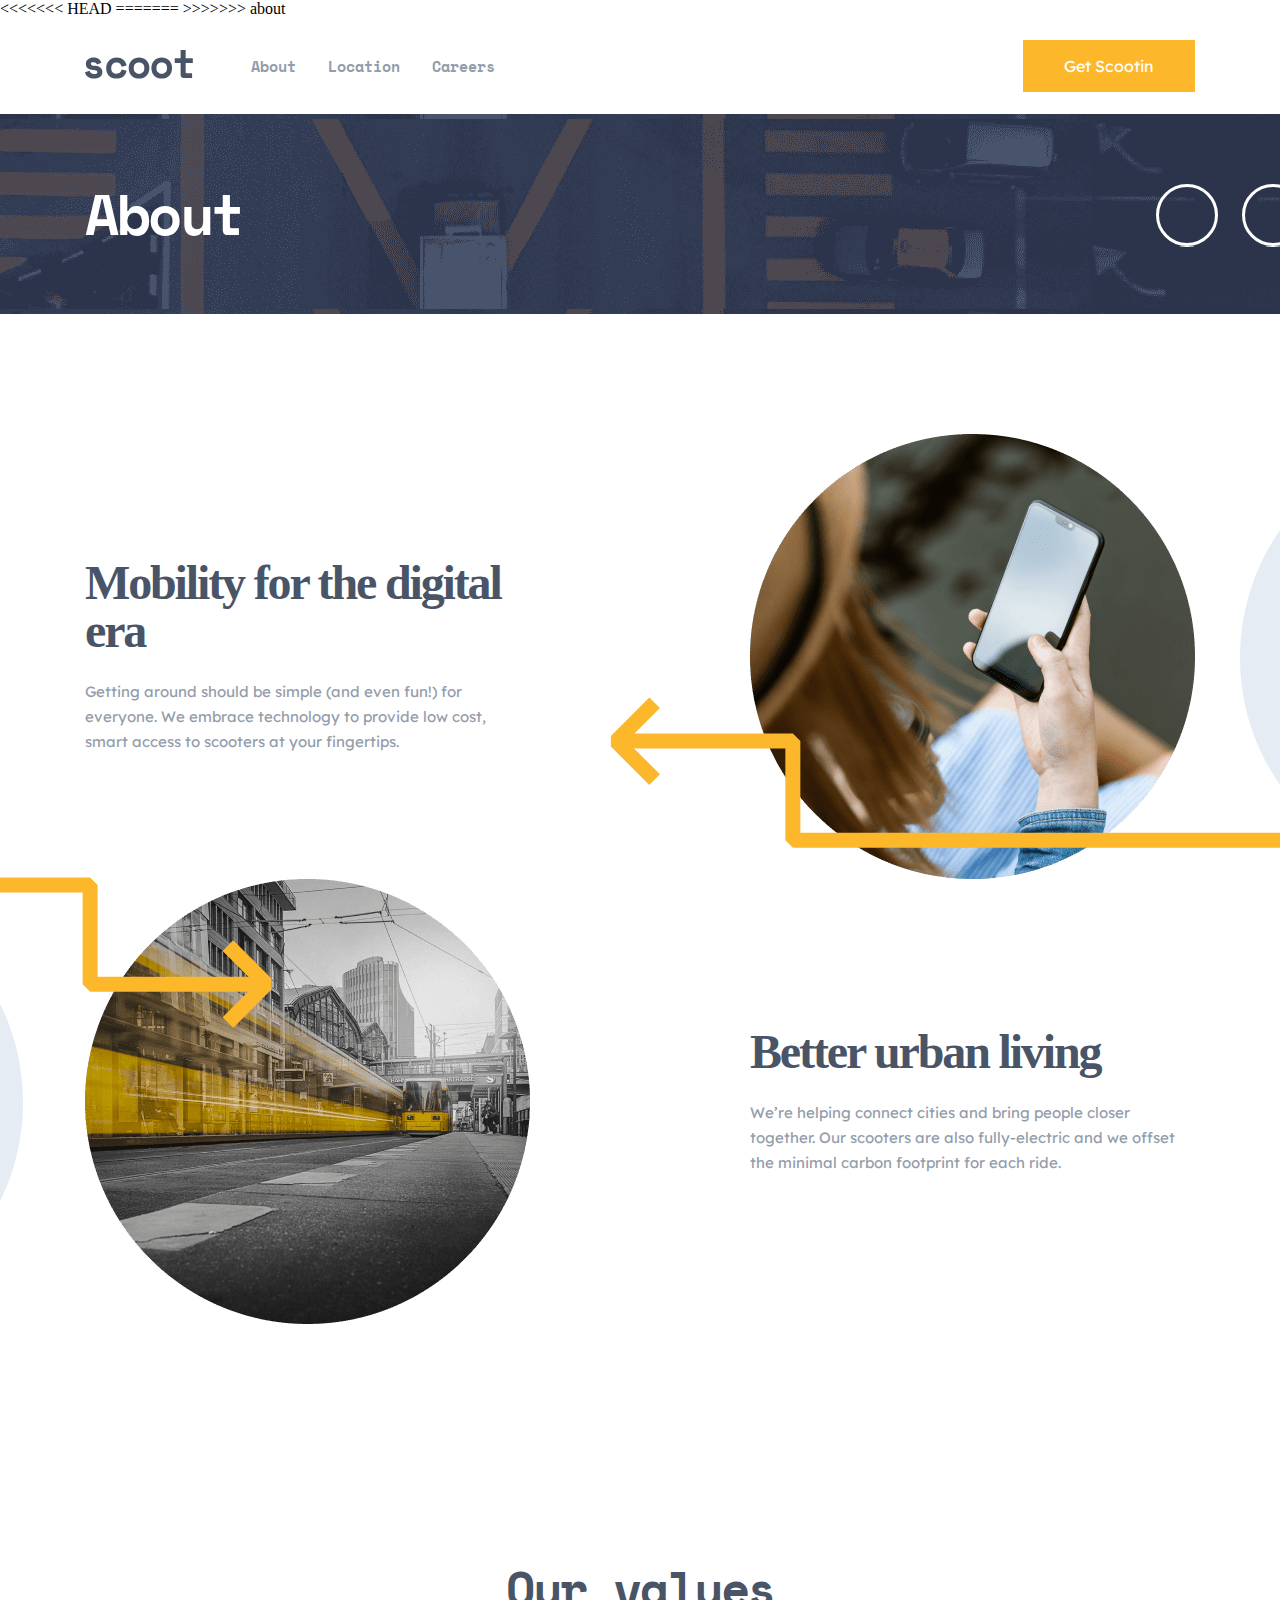
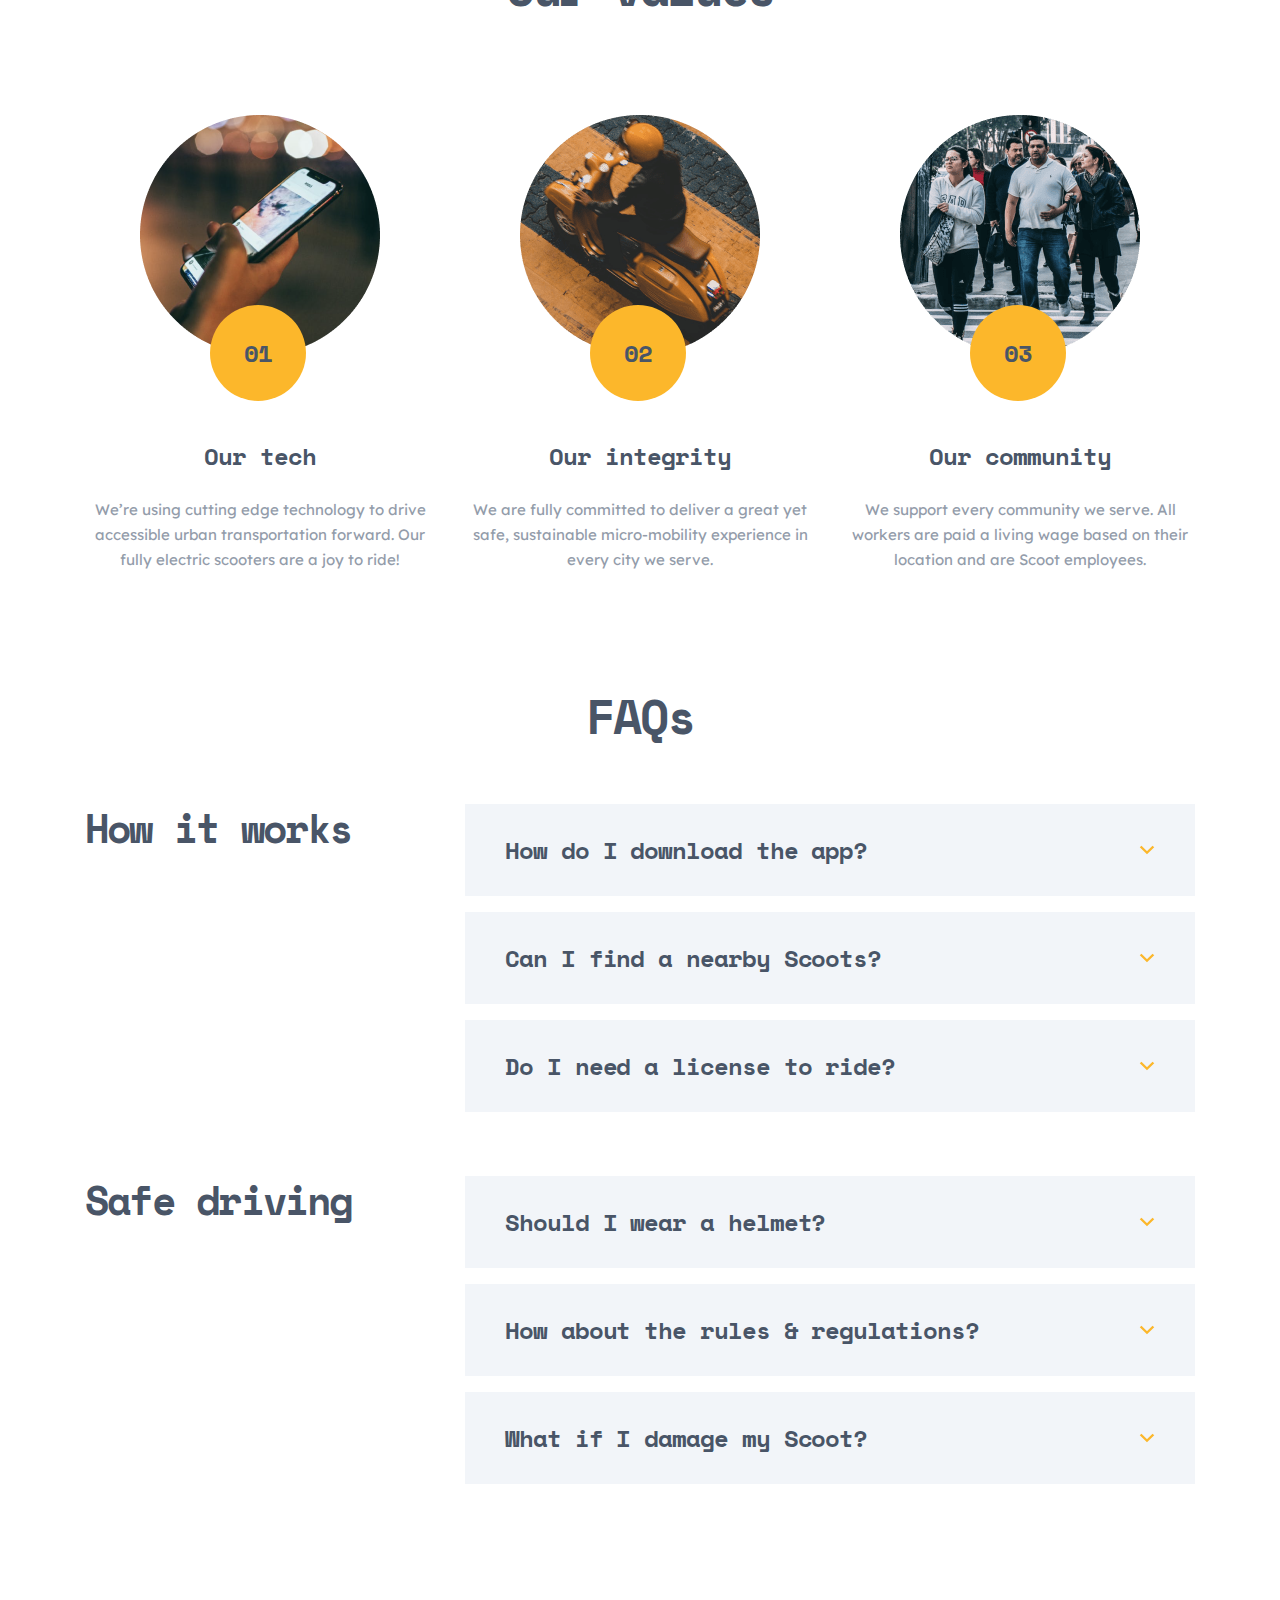
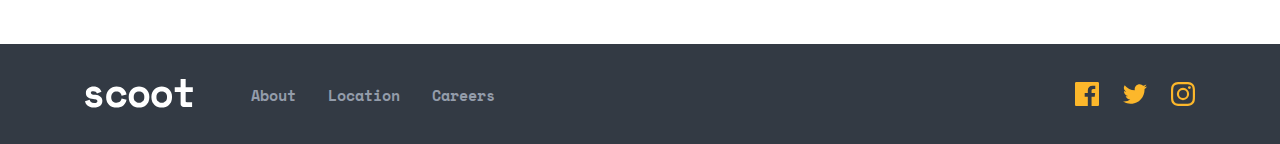
==== about.html @ ea42ff33 "Add home and about page" ====
<!DOCTYPE html>
<html lang="en">
<head>
  <meta charset="UTF-8">
  <meta http-equiv="X-UA-Compatible" content="IE=edge">
<<<<<<< HEAD
  <title>Bookmark</title>
  <link rel="stylesheet" href="./css/main.css">
  <!-- <link rel="stylesheet" href="./css/main.min.css"> -->
  <link rel="icon" href="./image/bk-icon.svg">
=======
  <title>Scoot || About</title>
  <link rel="stylesheet" href="./css/main.css">
  <!-- <link rel="stylesheet" href="./css/main.min.css"> -->
>>>>>>> about
</head>
<body>
  <header class="site-header">
    <div class="container">

      <div class="site-header__inner">

        <a class="site-header__link" href="./index.html">
          <svg width="108" height="29" viewBox="0 0 108 29" fill="none" xmlns="http://www.w3.org/2000/svg">
            <path fill-rule="evenodd" clip-rule="evenodd" d="M107.097 23.2V28H98.6971C97.7905 28 97.0505 27.7067 96.4771 27.12C95.9038 26.5333 95.6171 25.7867 95.6171 24.88V12.96H89.7371V8.16H95.6171V0H100.657V8.16H107.817V12.96H100.657V22C100.657 22.8 101.017 23.2 101.737 23.2H107.097ZM9.12 28.56C11.7333 28.56 13.76 27.9733 15.2 26.8C16.64 25.6267 17.36 24.0533 17.36 22.08V21.84C17.36 20.0533 16.72 18.66 15.44 17.66C14.16 16.66 12.5067 16.0533 10.48 15.84C8.72 15.6533 7.50667 15.42 6.84 15.14C6.17333 14.86 5.84 14.4 5.84 13.76C5.84 13.3067 6.05333 12.9267 6.48 12.62C6.90667 12.3133 7.54667 12.16 8.4 12.16C9.33333 12.16 10.0933 12.3667 10.68 12.78C11.2667 13.1933 11.68 13.76 11.92 14.48L16.48 12.64C16.2667 12.08 15.96 11.5 15.56 10.9C15.16 10.3 14.64 9.75333 14 9.26C13.36 8.76667 12.58 8.36667 11.66 8.06C10.74 7.75333 9.65333 7.6 8.4 7.6C7.44 7.6 6.50667 7.73333 5.6 8C4.69333 8.26667 3.89333 8.66 3.2 9.18C2.50667 9.7 1.94667 10.3333 1.52 11.08C1.09333 11.8267 0.88 12.6933 0.88 13.68V13.92C0.88 15.8133 1.54 17.2467 2.86 18.22C4.18 19.1933 5.96 19.7733 8.2 19.96C9.02667 20.04 9.71333 20.1467 10.26 20.28C10.8067 20.4133 11.24 20.58 11.56 20.78C11.88 20.98 12.1 21.1933 12.22 21.42C12.34 21.6467 12.4 21.8933 12.4 22.16C12.4 22.6133 12.1667 23.0333 11.7 23.42C11.2333 23.8067 10.3733 24 9.12 24C7.70667 24 6.66 23.68 5.98 23.04C5.3 22.4 4.85333 21.6533 4.64 20.8L0 22.32C0.133333 23.0133 0.393333 23.7267 0.78 24.46C1.16667 25.1933 1.72 25.86 2.44 26.46C3.16 27.06 4.06667 27.56 5.16 27.96C6.25333 28.36 7.57333 28.56 9.12 28.56ZM31.5743 28.56C34.401 28.56 36.661 27.84 38.3543 26.4C40.0476 24.96 41.121 23.0667 41.5743 20.72L36.6143 19.48C36.3743 20.7867 35.8476 21.8267 35.0343 22.6C34.221 23.3733 33.041 23.76 31.4943 23.76C30.7743 23.76 30.0943 23.6467 29.4543 23.42C28.8143 23.1933 28.2543 22.8533 27.7743 22.4C27.2943 21.9467 26.9143 21.38 26.6343 20.7C26.3543 20.02 26.2143 19.24 26.2143 18.36V18.12C26.2143 17.24 26.3543 16.4467 26.6343 15.74C26.9143 15.0333 27.2943 14.4333 27.7743 13.94C28.2543 13.4467 28.8143 13.0667 29.4543 12.8C30.0943 12.5333 30.7743 12.4 31.4943 12.4C33.041 12.4 34.241 12.8267 35.0943 13.68C35.9476 14.5333 36.4543 15.5467 36.6143 16.72L41.5743 15.44C41.121 13.0933 40.0343 11.2 38.3143 9.76C36.5943 8.32 34.3476 7.6 31.5743 7.6C30.1343 7.6 28.781 7.84 27.5143 8.32C26.2476 8.8 25.141 9.49333 24.1943 10.4C23.2476 11.3067 22.5076 12.4 21.9743 13.68C21.441 14.96 21.1743 16.4 21.1743 18V18.48C21.1743 20.08 21.441 21.5067 21.9743 22.76C22.5076 24.0133 23.241 25.0667 24.1743 25.92C25.1076 26.7733 26.2076 27.4267 27.4743 27.88C28.741 28.3333 30.1076 28.56 31.5743 28.56ZM57.9286 27.88C56.6886 28.3333 55.3886 28.56 54.0286 28.56C52.6686 28.56 51.3686 28.3333 50.1286 27.88C48.8886 27.4267 47.7886 26.7667 46.8286 25.9C45.8686 25.0333 45.1086 23.9667 44.5486 22.7C43.9886 21.4333 43.7086 19.9733 43.7086 18.32V17.84C43.7086 16.2133 43.9886 14.7667 44.5486 13.5C45.1086 12.2333 45.8686 11.16 46.8286 10.28C47.7886 9.4 48.8886 8.73333 50.1286 8.28C51.3686 7.82667 52.6686 7.6 54.0286 7.6C55.3886 7.6 56.6886 7.82667 57.9286 8.28C59.1686 8.73333 60.2686 9.4 61.2286 10.28C62.1886 11.16 62.9486 12.2333 63.5086 13.5C64.0686 14.7667 64.3486 16.2133 64.3486 17.84V18.32C64.3486 19.9733 64.0686 21.4333 63.5086 22.7C62.9486 23.9667 62.1886 25.0333 61.2286 25.9C60.2686 26.7667 59.1686 27.4267 57.9286 27.88ZM54.0286 23.76C53.3086 23.76 52.6286 23.64 51.9886 23.4C51.3486 23.16 50.7886 22.8133 50.3086 22.36C49.8286 21.9067 49.4486 21.3533 49.1686 20.7C48.8886 20.0467 48.7486 19.3067 48.7486 18.48V17.68C48.7486 16.8533 48.8886 16.1133 49.1686 15.46C49.4486 14.8067 49.8286 14.2533 50.3086 13.8C50.7886 13.3467 51.3486 13 51.9886 12.76C52.6286 12.52 53.3086 12.4 54.0286 12.4C54.7486 12.4 55.4286 12.52 56.0686 12.76C56.7086 13 57.2686 13.3467 57.7486 13.8C58.2286 14.2533 58.6086 14.8067 58.8886 15.46C59.1686 16.1133 59.3086 16.8533 59.3086 17.68V18.48C59.3086 19.3067 59.1686 20.0467 58.8886 20.7C58.6086 21.3533 58.2286 21.9067 57.7486 22.36C57.2686 22.8133 56.7086 23.16 56.0686 23.4C55.4286 23.64 54.7486 23.76 54.0286 23.76ZM80.6229 27.88C79.3829 28.3333 78.0829 28.56 76.7229 28.56C75.3629 28.56 74.0629 28.3333 72.8229 27.88C71.5829 27.4267 70.4829 26.7667 69.5229 25.9C68.5629 25.0333 67.8029 23.9667 67.2429 22.7C66.6829 21.4333 66.4029 19.9733 66.4029 18.32V17.84C66.4029 16.2133 66.6829 14.7667 67.2429 13.5C67.8029 12.2333 68.5629 11.16 69.5229 10.28C70.4829 9.4 71.5829 8.73333 72.8229 8.28C74.0629 7.82667 75.3629 7.6 76.7229 7.6C78.0829 7.6 79.3829 7.82667 80.6229 8.28C81.8629 8.73333 82.9629 9.4 83.9229 10.28C84.8829 11.16 85.6429 12.2333 86.2029 13.5C86.7629 14.7667 87.0429 16.2133 87.0429 17.84V18.32C87.0429 19.9733 86.7629 21.4333 86.2029 22.7C85.6429 23.9667 84.8829 25.0333 83.9229 25.9C82.9629 26.7667 81.8629 27.4267 80.6229 27.88ZM76.7229 23.76C76.0029 23.76 75.3229 23.64 74.6829 23.4C74.0429 23.16 73.4829 22.8133 73.0029 22.36C72.5229 21.9067 72.1429 21.3533 71.8629 20.7C71.5829 20.0467 71.4429 19.3067 71.4429 18.48V17.68C71.4429 16.8533 71.5829 16.1133 71.8629 15.46C72.1429 14.8067 72.5229 14.2533 73.0029 13.8C73.4829 13.3467 74.0429 13 74.6829 12.76C75.3229 12.52 76.0029 12.4 76.7229 12.4C77.4429 12.4 78.1229 12.52 78.7629 12.76C79.4029 13 79.9629 13.3467 80.4429 13.8C80.9229 14.2533 81.3029 14.8067 81.5829 15.46C81.8629 16.1133 82.0029 16.8533 82.0029 17.68V18.48C82.0029 19.3067 81.8629 20.0467 81.5829 20.7C81.3029 21.3533 80.9229 21.9067 80.4429 22.36C79.9629 22.8133 79.4029 23.16 78.7629 23.4C78.1229 23.64 77.4429 23.76 76.7229 23.76Z" fill="#495567"/>
          </svg>

        </a>

        <nav class="site-header__nav">
          <ul class="site-header__list">
            <li class="site-header__item">
              <a class="site-header__links" href="#">
                About
              </a>
            </li>
            <li class="site-header__item">
              <a class="site-header__links" href="#">
                Location
              </a>
            </li>
            <li class="site-header__item">
              <a class="site-header__links" href="#">
                Careers
              </a>
            </li>
          </ul>
        </nav>

        <a class="link" href="#">Get Scootin</a>
      </div>

    </div>
  </header>

  <main>
    <section class="about-hero">

      <div class="intro-top">
        <div class="container">
          <h2 class="intro-top__title">About</h2>
        </div>
      </div>

      <div class="container">
        <ul class="about-hero__list">
          <li class="about-hero__item">
            <div class="about-hero__info">
              <h3 class="about-hero__title">
                Mobility for the digital era
              </h3>
              <p class="about-hero__text">
                Getting around should be simple (and even fun!) for everyone. We embrace technology to provide low cost, smart access to scooters at your fingertips.
              </p>
            </div>
            <div class="about-hero__img">
              <img src="./images/era.png" width="445" height="445" alt="Era">
            </div>
          </li>
          <li class="about-hero__item">
            <div class="about-hero__info">
              <h3 class="about-hero__title">
                Better urban living
              </h3>
              <p class="about-hero__text">
                We’re helping connect cities and bring people closer together. Our scooters are also fully-electric and we offset the minimal carbon footprint for each ride.
              </p>
            </div>
            <div class="about-hero__img">
              <img src="./images/urban.png" width="445" height="445" alt="Tramvay img">
            </div>
          </li>
        </ul>
      </div>
    </section>

    <section class="values">
      <div class="container">
        <div class="info-box">
          <h2 class="info-box__title">Our values</h2>
        </div>

        <ul class="values__list">
          <li class="values__item">
            <div class="values__box"></div>
            <h3 class="values__title">
              Our tech
            </h3>

            <p class="values__text">
              We’re using cutting edge technology to drive accessible urban transportation forward. Our fully electric scooters are a joy to ride!
            </p>
          </li>

          <li class="values__item">
            <div class="values__box"></div>
            <h3 class="values__title">
              Our integrity
            </h3>

            <p class="values__text">
              We are fully committed to deliver a great yet safe, sustainable micro-mobility experience in every city we serve.
            </p>
          </li>

          <li class="values__item">
            <div class="values__box"></div>
            <h3 class="values__title">
              Our community
            </h3>

            <p class="values__text">
              We support every community we serve. All workers are paid a living wage based on their location and are Scoot employees.
            </p>
          </li>
        </ul>
      </div>
    </section>

    <section class="faqs">
      <div class="container">
        <div class="info-box">
          <h2 class="info-box__title">FAQs</h2>
        </div>

        <div class="faqs__box">
          <p class="faqs__text">How it works</p>
          <div class="faqs__details-box">
            <details class="faqs__details">
              <summary class="faqs__summary">
                How do I download the app?
                <img class="faqs__img" src="./images/down-arrow.svg"
                width="16" height="8"
                 alt=" Arrow look to down">
              </summary>
              <p class="faqs__dttext">
                To download the Scoot app, you can search “Scoot” in both the App and Google Play stores. An even simpler way to do it would be to click the relevant link at the bottom of this page and you’ll be re-directed to the correct page.
              </p>
            </details>
            <details class="faqs__details">
              <summary class="faqs__summary">
                Can I find a nearby Scoots?
                <img class="faqs__img" src="./images/down-arrow.svg"
                width="16" height="8"
                 alt=" Arrow look to down">
              </summary>
              <p class="faqs__dttext">
                To download the Scoot app, you can search “Scoot” in both the App and Google Play stores. An even simpler way to do it would be to click the relevant link at the bottom of this page and you’ll be re-directed to the correct page.
              </p>
            </details>
            <details class="faqs__details">
              <summary class="faqs__summary">
                Do I need a license to ride?
                <img class="faqs__img" src="./images/down-arrow.svg"
                width="16" height="8"
                 alt=" Arrow look to down">
              </summary>
              <p class="faqs__dttext">
                To download the Scoot app, you can search “Scoot” in both the App and Google Play stores. An even simpler way to do it would be to click the relevant link at the bottom of this page and you’ll be re-directed to the correct page.
              </p>
            </details>
          </div>
        </div>

        <div class="faqs__box">
          <p class="faqs__text">Safe driving</p>
          <div class="faqs__details-box">
            <details class="faqs__details">
              <summary class="faqs__summary">
                Should I wear a helmet?
                <img class="faqs__img" src="./images/down-arrow.svg"
                width="16" height="8"
                 alt=" Arrow look to down">
              </summary>
              <p class="faqs__dttext">
                Yes, please do! All cities have different laws. But we strongly strongly strongly recommend always wearing a helmet regardless of the local laws. We like you and we want you to be as safe as possible while Scooting.
              </p>
            </details>
            <details class="faqs__details">
              <summary class="faqs__summary">
                How about the rules & regulations?
                <img class="faqs__img" src="./images/down-arrow.svg"
                width="16" height="8"
                 alt=" Arrow look to down">
              </summary>
              <p class="faqs__dttext">
                Yes, please do! All cities have different laws. But we strongly strongly strongly recommend always wearing a helmet regardless of the local laws. We like you and we want you to be as safe as possible while Scooting.
              </p>
            </details>
            <details class="faqs__details">
              <summary class="faqs__summary">
                What if I damage my Scoot?
                <img class="faqs__img" src="./images/down-arrow.svg"
                width="16" height="8"
                 alt=" Arrow look to down">
              </summary>
              <p class="faqs__dttext">
                Yes, please do! All cities have different laws. But we strongly strongly strongly recommend always wearing a helmet regardless of the local laws. We like you and we want you to be as safe as possible while Scooting.
              </p>
            </details>
          </div>
        </div>
      </div>
    </section>
  </main>

  <footer class="site-footer">
    <div class="container">
      <div class="footer-wrap">

        <a class="footer-wrap__link" href="./index.html">
          <svg class="footer-wrap__link-img" width="108" height="29" viewBox="0 0 108 29" fill="none" xmlns="http://www.w3.org/2000/svg">
            <path fill-rule="evenodd" clip-rule="evenodd" d="M107.097 23.2V28H98.6971C97.7905 28 97.0505 27.7067 96.4771 27.12C95.9038 26.5333 95.6171 25.7867 95.6171 24.88V12.96H89.7371V8.16H95.6171V0H100.657V8.16H107.817V12.96H100.657V22C100.657 22.8 101.017 23.2 101.737 23.2H107.097ZM9.12 28.56C11.7333 28.56 13.76 27.9733 15.2 26.8C16.64 25.6267 17.36 24.0533 17.36 22.08V21.84C17.36 20.0533 16.72 18.66 15.44 17.66C14.16 16.66 12.5067 16.0533 10.48 15.84C8.72 15.6533 7.50667 15.42 6.84 15.14C6.17333 14.86 5.84 14.4 5.84 13.76C5.84 13.3067 6.05333 12.9267 6.48 12.62C6.90667 12.3133 7.54667 12.16 8.4 12.16C9.33333 12.16 10.0933 12.3667 10.68 12.78C11.2667 13.1933 11.68 13.76 11.92 14.48L16.48 12.64C16.2667 12.08 15.96 11.5 15.56 10.9C15.16 10.3 14.64 9.75333 14 9.26C13.36 8.76667 12.58 8.36667 11.66 8.06C10.74 7.75333 9.65333 7.6 8.4 7.6C7.44 7.6 6.50667 7.73333 5.6 8C4.69333 8.26667 3.89333 8.66 3.2 9.18C2.50667 9.7 1.94667 10.3333 1.52 11.08C1.09333 11.8267 0.88 12.6933 0.88 13.68V13.92C0.88 15.8133 1.54 17.2467 2.86 18.22C4.18 19.1933 5.96 19.7733 8.2 19.96C9.02667 20.04 9.71333 20.1467 10.26 20.28C10.8067 20.4133 11.24 20.58 11.56 20.78C11.88 20.98 12.1 21.1933 12.22 21.42C12.34 21.6467 12.4 21.8933 12.4 22.16C12.4 22.6133 12.1667 23.0333 11.7 23.42C11.2333 23.8067 10.3733 24 9.12 24C7.70667 24 6.66 23.68 5.98 23.04C5.3 22.4 4.85333 21.6533 4.64 20.8L0 22.32C0.133333 23.0133 0.393333 23.7267 0.78 24.46C1.16667 25.1933 1.72 25.86 2.44 26.46C3.16 27.06 4.06667 27.56 5.16 27.96C6.25333 28.36 7.57333 28.56 9.12 28.56ZM31.5743 28.56C34.401 28.56 36.661 27.84 38.3543 26.4C40.0476 24.96 41.121 23.0667 41.5743 20.72L36.6143 19.48C36.3743 20.7867 35.8476 21.8267 35.0343 22.6C34.221 23.3733 33.041 23.76 31.4943 23.76C30.7743 23.76 30.0943 23.6467 29.4543 23.42C28.8143 23.1933 28.2543 22.8533 27.7743 22.4C27.2943 21.9467 26.9143 21.38 26.6343 20.7C26.3543 20.02 26.2143 19.24 26.2143 18.36V18.12C26.2143 17.24 26.3543 16.4467 26.6343 15.74C26.9143 15.0333 27.2943 14.4333 27.7743 13.94C28.2543 13.4467 28.8143 13.0667 29.4543 12.8C30.0943 12.5333 30.7743 12.4 31.4943 12.4C33.041 12.4 34.241 12.8267 35.0943 13.68C35.9476 14.5333 36.4543 15.5467 36.6143 16.72L41.5743 15.44C41.121 13.0933 40.0343 11.2 38.3143 9.76C36.5943 8.32 34.3476 7.6 31.5743 7.6C30.1343 7.6 28.781 7.84 27.5143 8.32C26.2476 8.8 25.141 9.49333 24.1943 10.4C23.2476 11.3067 22.5076 12.4 21.9743 13.68C21.441 14.96 21.1743 16.4 21.1743 18V18.48C21.1743 20.08 21.441 21.5067 21.9743 22.76C22.5076 24.0133 23.241 25.0667 24.1743 25.92C25.1076 26.7733 26.2076 27.4267 27.4743 27.88C28.741 28.3333 30.1076 28.56 31.5743 28.56ZM57.9286 27.88C56.6886 28.3333 55.3886 28.56 54.0286 28.56C52.6686 28.56 51.3686 28.3333 50.1286 27.88C48.8886 27.4267 47.7886 26.7667 46.8286 25.9C45.8686 25.0333 45.1086 23.9667 44.5486 22.7C43.9886 21.4333 43.7086 19.9733 43.7086 18.32V17.84C43.7086 16.2133 43.9886 14.7667 44.5486 13.5C45.1086 12.2333 45.8686 11.16 46.8286 10.28C47.7886 9.4 48.8886 8.73333 50.1286 8.28C51.3686 7.82667 52.6686 7.6 54.0286 7.6C55.3886 7.6 56.6886 7.82667 57.9286 8.28C59.1686 8.73333 60.2686 9.4 61.2286 10.28C62.1886 11.16 62.9486 12.2333 63.5086 13.5C64.0686 14.7667 64.3486 16.2133 64.3486 17.84V18.32C64.3486 19.9733 64.0686 21.4333 63.5086 22.7C62.9486 23.9667 62.1886 25.0333 61.2286 25.9C60.2686 26.7667 59.1686 27.4267 57.9286 27.88ZM54.0286 23.76C53.3086 23.76 52.6286 23.64 51.9886 23.4C51.3486 23.16 50.7886 22.8133 50.3086 22.36C49.8286 21.9067 49.4486 21.3533 49.1686 20.7C48.8886 20.0467 48.7486 19.3067 48.7486 18.48V17.68C48.7486 16.8533 48.8886 16.1133 49.1686 15.46C49.4486 14.8067 49.8286 14.2533 50.3086 13.8C50.7886 13.3467 51.3486 13 51.9886 12.76C52.6286 12.52 53.3086 12.4 54.0286 12.4C54.7486 12.4 55.4286 12.52 56.0686 12.76C56.7086 13 57.2686 13.3467 57.7486 13.8C58.2286 14.2533 58.6086 14.8067 58.8886 15.46C59.1686 16.1133 59.3086 16.8533 59.3086 17.68V18.48C59.3086 19.3067 59.1686 20.0467 58.8886 20.7C58.6086 21.3533 58.2286 21.9067 57.7486 22.36C57.2686 22.8133 56.7086 23.16 56.0686 23.4C55.4286 23.64 54.7486 23.76 54.0286 23.76ZM80.6229 27.88C79.3829 28.3333 78.0829 28.56 76.7229 28.56C75.3629 28.56 74.0629 28.3333 72.8229 27.88C71.5829 27.4267 70.4829 26.7667 69.5229 25.9C68.5629 25.0333 67.8029 23.9667 67.2429 22.7C66.6829 21.4333 66.4029 19.9733 66.4029 18.32V17.84C66.4029 16.2133 66.6829 14.7667 67.2429 13.5C67.8029 12.2333 68.5629 11.16 69.5229 10.28C70.4829 9.4 71.5829 8.73333 72.8229 8.28C74.0629 7.82667 75.3629 7.6 76.7229 7.6C78.0829 7.6 79.3829 7.82667 80.6229 8.28C81.8629 8.73333 82.9629 9.4 83.9229 10.28C84.8829 11.16 85.6429 12.2333 86.2029 13.5C86.7629 14.7667 87.0429 16.2133 87.0429 17.84V18.32C87.0429 19.9733 86.7629 21.4333 86.2029 22.7C85.6429 23.9667 84.8829 25.0333 83.9229 25.9C82.9629 26.7667 81.8629 27.4267 80.6229 27.88ZM76.7229 23.76C76.0029 23.76 75.3229 23.64 74.6829 23.4C74.0429 23.16 73.4829 22.8133 73.0029 22.36C72.5229 21.9067 72.1429 21.3533 71.8629 20.7C71.5829 20.0467 71.4429 19.3067 71.4429 18.48V17.68C71.4429 16.8533 71.5829 16.1133 71.8629 15.46C72.1429 14.8067 72.5229 14.2533 73.0029 13.8C73.4829 13.3467 74.0429 13 74.6829 12.76C75.3229 12.52 76.0029 12.4 76.7229 12.4C77.4429 12.4 78.1229 12.52 78.7629 12.76C79.4029 13 79.9629 13.3467 80.4429 13.8C80.9229 14.2533 81.3029 14.8067 81.5829 15.46C81.8629 16.1133 82.0029 16.8533 82.0029 17.68V18.48C82.0029 19.3067 81.8629 20.0467 81.5829 20.7C81.3029 21.3533 80.9229 21.9067 80.4429 22.36C79.9629 22.8133 79.4029 23.16 78.7629 23.4C78.1229 23.64 77.4429 23.76 76.7229 23.76Z" fill="currentColor"/>
          </svg>

        </a>
        <nav class="footer-wrap-nav">
          <ul class="footer-wrap__list footernav">
            <li class="footernav__item">
              <a class="footernav__link" href="#" >
                About
              </a>
            </li>
            <li class="footernav__item">
              <a class="footernav__link" href="#" >
                Location
              </a>
            </li>
            <li class="footernav__item">
              <a class="footernav__link" href="#" >
                Careers
              </a>
            </li>
          </ul>
        </nav>
        <ul class="social-list">

          <li class="social-list__item">
            <a class="social-list__link" href="https://www.facebook.com/" target="_blank">
              <svg class="social-list__icon" width="24" height="24" fill="none" xmlns="http://www.w3.org/2000/svg"><path d="M22.675 0H1.325C.593 0 0 .593 0 1.325v21.351C0 23.407.593 24 1.325 24H12.82v-9.294H9.692v-3.622h3.128V8.413c0-3.1 1.893-4.788 4.659-4.788 1.325 0 2.463.099 2.795.143v3.24l-1.918.001c-1.504 0-1.795.715-1.795 1.763v2.313h3.587l-.467 3.622h-3.12V24h6.116c.73 0 1.323-.593 1.323-1.325V1.325C24 .593 23.407 0 22.675 0Z" fill="currentColor"/></svg>
            </a>
          </li>

          <li class="social-list__item">
            <a class="social-list__link" href="https://www.twitter.com/" target="_blank">

              <svg class="social-list__icon" width="24" height="20" fill="none" xmlns="http://www.w3.org/2000/svg"><path d="M24 2.557a9.83 9.83 0 0 1-2.828.775A4.932 4.932 0 0 0 23.337.608a9.864 9.864 0 0 1-3.127 1.195A4.916 4.916 0 0 0 16.616.248c-3.179 0-5.515 2.966-4.797 6.045A13.978 13.978 0 0 1 1.671 1.149a4.93 4.93 0 0 0 1.523 6.574 4.903 4.903 0 0 1-2.229-.616c-.054 2.281 1.581 4.415 3.949 4.89a4.935 4.935 0 0 1-2.224.084 4.928 4.928 0 0 0 4.6 3.419A9.9 9.9 0 0 1 0 17.54a13.94 13.94 0 0 0 7.548 2.212c9.142 0 14.307-7.721 13.995-14.646A10.025 10.025 0 0 0 24 2.557Z" fill="currentColor"/></svg>
            </a>
          </li>
          <li class="social-list__item">
            <a class="social-list__link" href="https://www.instagram.com/" target="_blank">
              <svg class="social-list__icon" width="24" height="24" fill="none" xmlns="http://www.w3.org/2000/svg"><path fill-rule="evenodd" clip-rule="evenodd" d="M12 0C8.741 0 8.333.014 7.053.072 2.695.272.273 2.69.073 7.052.014 8.333 0 8.741 0 12c0 3.259.014 3.668.072 4.948.2 4.358 2.618 6.78 6.98 6.98C8.333 23.986 8.741 24 12 24c3.259 0 3.668-.014 4.948-.072 4.354-.2 6.782-2.618 6.979-6.98.059-1.28.073-1.689.073-4.948 0-3.259-.014-3.667-.072-4.947-.196-4.354-2.617-6.78-6.979-6.98C15.668.014 15.259 0 12 0Zm0 2.163c3.204 0 3.584.012 4.85.07 3.252.148 4.771 1.691 4.919 4.919.058 1.265.069 1.645.069 4.849 0 3.205-.012 3.584-.069 4.849-.149 3.225-1.664 4.771-4.919 4.919-1.266.058-1.644.07-4.85.07-3.204 0-3.584-.012-4.849-.07-3.26-.149-4.771-1.699-4.919-4.92-.058-1.265-.07-1.644-.07-4.849 0-3.204.013-3.583.07-4.849.149-3.227 1.664-4.771 4.919-4.919 1.266-.057 1.645-.069 4.849-.069ZM5.838 12a6.162 6.162 0 1 1 12.324 0 6.162 6.162 0 0 1-12.324 0ZM12 16a4 4 0 1 1 0-8 4 4 0 0 1 0 8Zm4.965-10.405a1.44 1.44 0 1 1 2.881.001 1.44 1.44 0 0 1-2.881-.001Z" fill="currentColor"/></svg>

            </a>
          </li>
        </ul>
      </div>
    </div>
  </footer>
</body>
</html>
---- css/main.css ----
/* VARIABLES */

:root{
  --text-color:#fff;
  --yellow-button:#FCB72B;
  --title-dark-nevy:#495567;
  --desc-dim-grey:#939CAA;
  --light-grey:#E5ECF4;
  --snow:#F2F5F9;
  --light-yellow:#FFF4DF;
}

/* space-mono-700 - latin */
@font-face {
  font-family: "Space Mono";
  font-style: normal;
  font-weight: 700;
  src: url("../fonts/space-mono-v11-latin-700.woff2") format("woff2"),
  url("../fonts/space-mono-v11-latin-700.woff") format("woff");
}

/* lexend-deca-regular - latin */
@font-face {
  font-family: "Lexend Deca";
  font-style: normal;
  font-weight: 400;
  src: url("../fonts/lexend-deca-v16-latin-regular.eot");
  src: url("../fonts/lexend-deca-v16-latin-regular.eot?#iefix") format("embedded-opentype"),
  url("../fonts/lexend-deca-v16-latin-regular.woff2") format("woff2"),
  url("../fonts/lexend-deca-v16-latin-regular.woff") format("woff"),
  url("../fonts/lexend-deca-v16-latin-regular.ttf") format("truetype"),
  url("../fonts/lexend-deca-v16-latin-regular.svg#LexendDeca") format("svg");
}

/* GENERAL */
*{
  box-sizing: border-box;
}
html{
  height: 100%;
}

img{
  display: block;
  height: auto;
}

body{
  display: flex;
  flex-direction: column;
  height: 100%;
  margin: 0;
  padding: 0;
  overflow-x: hidden;
}


.visually-hidden {
  position: absolute;
  width: 1px;
  height: 1px;
  margin: -1px;
  padding: 0;
  border: 0;
  white-space: nowrap;
  clip-path: inset(100%);
  clip: rect(0 0 0 0);
  overflow: hidden;
}

/* CONTAINER */

.container{
  max-width: 1150px;
  margin-right: auto;
  margin-left: auto;
  padding-right: 20px;
  padding-left: 20px;
}

/* STICKY-FOOTER */
main{
  flex-grow: 1;
}

ul{
  margin: 0;
  padding: 0;
  list-style: none;
}

a{
  text-decoration: none;
}


p{
  font-family: "Lexend Deca";
}

/* header start */

.site-header{
  padding: 22px 0;
}

.site-header__inner, .footer-wrap{
  display: flex;
  align-items: center;
}

.site-header__nav, .footer-wrap-nav{
  margin-left: 58px;
}

.site-header__list, .footer-wrap__list{
  display: flex;
  align-items: center;
}

.site-header__item:not(:last-child), .footernav__item:not(:last-child){
  margin-right: 32px;
}

.site-header__links, .footernav__link{
  font-family: "Space Mono";
  font-style: normal;
  font-weight: 700;
  font-size: 15px;
  line-height: 25px;
  color: var(--desc-dim-grey);
  transition: 0.3s ease;
}

.site-header__links:hover, .footernav__link:hover{
  color: var(--yellow-button);
}

.link{
  margin-left: auto;
  padding: 13px 38px;
  font-family: "Lexend Deca";
  color: var(--text-color);
  background-color: var(--yellow-button);
  border: 3px solid transparent;
  transition: 0.3s ease;
}

.link:hover{
  color: var(--yellow-button);
  background-color: var(--text-color);
  border-color: var(--yellow-button);
}

/* header end */


.hero{
  position: relative;
  padding: 153px 0;
  background-image: url("../images/home-headerr.png");
  /* background-size: 1440px 650px; */
  background-size: cover;
  background-repeat: no-repeat;
}


.hero-wrap{
  width: 500px;
}

.hero-wrap__title{
  margin-top: 0;
  margin-bottom: 40px;
  font-weight: 700;
  font-size: 56px;
  font-family: "Space Mono";
  line-height: 56px;
  letter-spacing: -2.5px;
  color: #fff;

}

.hero-wrap__desc-box{
  position: relative;
  width: 405px;
  margin-left: auto;

}

.hero-wrap__desc-box::before{
  position: absolute;
  top: 43px;
  left: -273px;
  background-image: url("../images/chiziq-header.svg");
  width: 203px;
  height: 15px;
  content: "";
}

.hero-wrap__desc-box::after{
  position: absolute;
  top: 40px;
  right: -127%;
  background-image: url("../images/header-arrow.svg");
  width: 452px;
  height: 151px;
  content: "";
}


.hero-wrap__desc{
  font-family: "Lexend Deca";
  margin-bottom: 40px;
  font-weight: 400;
  font-size: 15px;
  line-height: 25px;
  color: #fff;

}

.hero-wrap__btn{
  display: inline-block;
}

.hero-wrap__btn::after{
  position: absolute;
  right: -193%;
  bottom: 8%;
  display: block;
  background-image: url("../images/header-circles.svg");
  width: 234px;
  height: 62px;
  content: "";
}

.app{
  padding-top: 160px;
  padding-bottom: 147px;
}

.app__list{
  position: relative;
  display: flex;
  margin-bottom: 200px;
}

.app__list::before{
  position: absolute;
  top: 39px;
  left: -17%;
  z-index: -1;
  display: inline-block;
  width: 974px;
  height: 20px;
  background-color: var(--light-grey);
  content: "";
}



.app__item{
  top: 0;
  left: 0;
  width: 350px;
  margin-right: 30px;
}

.app__item::before{
  display: inline-block;
  margin-bottom: 40px;
  background-image: url("../images/locate.svg");
  width: 96px;
  height: 96px;
  background-repeat: no-repeat;
  background-position: top left;
  content: "";
}

.app__item:nth-child(2):before{
  background-image: url("../images/scooter.svg");
}

.app__item:nth-child(3):before{
  background-image: url("../images/ride.svg");
}

.app__title{
  margin-bottom: 27px;
  font-weight: 700;
  font-size: 24px;
  font-family: "Mono Space";
  line-height: 28px;
  letter-spacing: -1.07143px;
  color: var(--title-dark-nevy);

}

.app__desc{
  margin-top: 0;
  font-weight: 400;
  font-size: 15px;
  font-family: "Lexend Deca";
  line-height: 25px;
  color: var(--desc-dim-grey);

}

.app__itemm{
  display: flex;
  justify-content: space-between;
  align-items: center;
  margin-bottom: 160px;
}


.app__itemm:nth-child(2){
  flex-direction: row-reverse;
}

.app__itemm:nth-child(3){
  margin-bottom: 0;
}

.app__left{
  width: 445px;
  margin-right: 23px;
}

.app__heading{
  margin-bottom: 24px;
  font-weight: 700;
  font-size: 48px;
  font-family: "Mono Space";
  line-height: 48px;
  letter-spacing: -2.14286px;
  color: var(--title-dark-nevy);

}

.app__info{
  margin-bottom: 40px;
  font-weight: 400;
  font-size: 15px;
  line-height: 25px;
  color: var(--desc-dim-grey);
}

.app__right{
  position: relative;
}

.app__right::after{
  position: absolute;
  top: 0%;
  right:-110%;
  background-image: url("../images/Mask.png");
  width: 445px;
  height: 445px;
  background-repeat: no-repeat;
  content: "";
}

.app__right::before{
  position: absolute;
  right:-38%;
  bottom: 0;
  z-index: 1;
  background-image: url("../images/telemetry-arrow.svg");
  width: 741px;
  height: 151px;
  background-repeat: no-repeat;
  content: "";
}

.app__right--mod::before{
  top: 1%;
  left: -122%;
  transform: rotateY(180deg);
}

.app__right--mod::after{
  top: 1%;
  left: -115%;
}

.app__right--active::before{
  /* position: absolute; */
  top: 16%;
  right: -127%
}

.signup{
  padding: 122px 0;
  background-image: url("../images/signup.png");
  background-size:cover;
}

.signup__box{
  display: flex;
  justify-content: space-between;
  align-items: center;
}

.signup__heading-box{
  width: 415px;
}

.signup__heading{
  font-weight: 700;
  font-size: 48px;
  font-family: "Mono Space";
  line-height: 48px;
  letter-spacing: -2.14286px;
  color: #fff;

}

.signup__links{
  display: flex;
}

.signup__span{
  position: relative;
  width: 159px;
  margin-right: 18px;
  padding: 8px 16px;
  background-color: var(--light-grey);
  border-radius: 4px;
}

.signup__icon{
  position: absolute;
  top: 15px;
  display: inline;
}

.signup__txt{
  margin-left: 36px;
  font-weight: 700;
  font-size: 10px;
  font-family: "Space Mono";
  line-height: 15px;
  letter-spacing: -0.446429px;
  color: var(--title-dark-nevy);
}

.signup__text{
  margin-left: 35px;
  font-weight: 700;
  font-size: 20px;
  font-family: "Space Mono";
  line-height: 24px;
  letter-spacing: -0.892857px;
  color: var(--title-dark-nevy);

}

.signup__span--active{
  width: 182px;
}
/* about hero start */

.intro-top{
  position: relative;
  width: 100%;
  height: 200px;
  background-image: url("../images/about.png");
  background-position: center;
}

.intro-top::after{
  position: absolute;
  z-index: 3;
  top: calc(50% - 30px);
  right: calc(50% - 750px);
  width: 234px;
  height: 63px;
  background-image: url("../images/header-circles.svg");
  content: "";
}

.intro-top__title{
  margin: 0;
  padding: 72px 0;
  font-family: 'Space Mono';
  font-weight: 700;
  font-size: 56px;
  line-height: 56px;
  letter-spacing: -2.5px;
  color: var(--text-color);
}

.about-hero__list{
  padding: 120px 0;
}

.about-hero__item{
  display: flex;
  align-items: center;
}

.about-hero__item:nth-child(even){
  position: relative;
  flex-direction: row-reverse;
  margin-bottom: 120px;
}

.about-hero__item:nth-child(1){
  position: relative;
}

.about-hero__item:nth-child(1):after{
  position: absolute;
  content: "";
  top: calc(50% + 40px);
  left: calc(50% - 30px);
  width: 740px;
  height: 151px;
  background-image: url("../images/mmobility-arrow.svg");
  background-repeat: no-repeat;
}

.about-hero__item:nth-child(2) .about-hero__img{
  margin-right: 220px;
  position: relative;
}

.about-hero__item:nth-child(2)::before{
  position: absolute;
  z-index: 4;
  content: "";
  top: calc(50% - 225px);
  right: calc(50% + 80px);
  width: 740px;
  height: 151px;
  background-image: url("../images/header-arrow.svg");
  background-repeat: no-repeat;
}

.about-hero__item:nth-child(odd) .about-hero__img{
  margin-left: 220px;
}

.about-hero__info{
  position: relative;
  width: 445px;
}

.about-hero__item:nth-child(1) .about-hero__img::after{
  position: absolute;
  top: calc(50% - 222px);
  left: calc(50% + 600px);
  z-index: 2;
  content: "";
  width: 445px;
  height: 445px;
  background-image: url("../images/Mask.png");
  background-repeat: no-repeat;
}

.about-hero__item:nth-child(2) .about-hero__info::before{
  position: absolute;
  top: calc(50% - 222px);
  right: calc(50% + 950px);
  z-index: 2;
  content: "";
  width: 445px;
  height: 445px;
  background-image: url("../images/Mask.png");
  background-repeat: no-repeat;
}

.about-hero__title{
  margin: 0;
  margin-bottom: 24px;
  font-weight: 700;
  font-size: 48px;
  line-height: 48px;
  letter-spacing: -2.14286px;
  color: var(--title-dark-nevy);
}

.about-hero__text{
  margin: 0;
  font-family: 'Lexend Deca';
  font-style: normal;
  font-weight: 400;
  font-size: 15px;
  line-height: 25px;
  color: var(--desc-dim-grey);
}

/* about hero end */

/* values start */

.values{
  padding-bottom: 120px;
}

.info-box{
  width: 540px;
  margin: 0 auto;
}

.info-box__title{
  margin: 0;
  font-family: 'Space Mono';
  font-style: normal;
  font-weight: 700;
  font-size: 48px;
  line-height: 48px;
  letter-spacing: -2.14286px;
  text-align: center;
  color: var(--title-dark-nevy);
}

.values__list{
  display: flex;
  align-items: center;
  margin-top: 103px;
}

.values__item{
  position: relative;
  width: 350px;
  text-align: center;
}

.values__item:not(:last-child){
  margin-right: 30px;
}

.values__box{
  position: relative;
  z-index: 2;
  width: 240px;
  height: 240px;
  margin: 0 auto;
  background-repeat: no-repeat;
  background-position: center;
}

.values__box:after{
  position: absolute;
  display: flex;
  align-items: center;
  justify-content: center;
  width: 96px;
  height: 96px;
  left: 70px;
  top: calc(50% + 70px);
  font-family: 'Space Mono';
  font-style: normal;
  font-weight: 700;
  font-size: 24px;
  line-height: 28px;
  text-align: center;
  letter-spacing: -1.07143px;
  border-radius: 50%;
  background-color: var(--yellow-button);
  color: var(--title-dark-nevy);
}

.values__item:nth-child(1) .values__box{
  background-image: url("../images/teach.png");
}


.values__item:nth-child(1) .values__box:after{
  content: "01";

}

.values__item:nth-child(2) .values__box:after{
  content: "02";
}

.values__item:nth-child(2) .values__box{
  background-image: url("../images/integrity.png");
}

.values__item:nth-child(3) .values__box:after{
  content: "03";
}

.values__item:nth-child(3) .values__box{
  background-image: url("../images/comunity.png");
}

.values__title{
  margin: 0;
  margin-top: 87px;
  margin-bottom: 27px;
  font-family: 'Space Mono';
  font-style: normal;
  font-weight: 700;
  font-size: 24px;
  line-height: 28px;
  letter-spacing: -1.07143px;
  color: var(--title-dark-nevy);
}

.values__text{
  margin: 0;
  font-family: 'Lexend Deca';
  font-style: normal;
  font-weight: 400;
  font-size: 15px;
  line-height: 25px;
  color: var(--desc-dim-grey);
}
/* values end */

/* faqs start */

.faqs{
  padding-bottom: 160px;
}

.faqs__box{
  display: flex;
  align-items: flex-start;
}

.faqs__box:not(:last-child){
  margin: 64px 0;
}

.faqs__text{
  margin: 0;
  margin-right: auto;
  font-family: 'Space Mono';
  font-weight: 700;
  font-size: 40px;
  line-height: 48px;
  letter-spacing: -1.78571px;
  color: var(--title-dark-nevy);
}

.faqs__details-box{
  width: 730px;
}

.faqs__details{
  padding: 32px 40px;
  list-style: none;
  background-color: var(--snow);
}
.faqs__details .faqs__img{
  transition: 0.5s ease;
}
.faqs__details:hover{
  background-color: var(--light-yellow);
}

.faqs__details:not(:last-child){
  margin-bottom: 16px;
}

.faqs__summary{
  display: flex;
  align-items: center;
  font-family: 'Space Mono';
  font-weight: 700;
  font-size: 24px;
  line-height: 28px;
  letter-spacing: -1.07143px;
  color: var(--title-dark-nevy);
}

.faqs__img{
  margin-left: auto;
}

.faqs__details[open] .faqs__img{
  transform: rotate(180deg);
}

.faqs__dttext{
  font-family: 'Lexend Deca';
  font-style: normal;
  font-weight: 400;
  font-size: 15px;
  line-height: 25px;
  color: var(--title-dark-nevy);
}

/* faqs end */
/* footer start */

.site-footer{
  width: 100%;
  background-color: #333A44;
  padding-top: 35px;
  padding-bottom: 32px;
}

.footer-wrap__link-img{
  color: var(--text-color);
}

.social-list{
  display: flex;
  align-items: center;
  margin-left: auto;
  list-style: none;
}

.social-list__item:not(:last-child){
  margin-right: 24px;
}

.social-list__icon{
  color: var(--yellow-button);
  transition: 0.3s ease;
}

.social-list__icon:hover{
  color: var(--text-color);
}

/* footer finish */
---- css/main.css ----
/* VARIABLES */

:root{
  --text-color:#fff;
  --yellow-button:#FCB72B;
  --title-dark-nevy:#495567;
  --desc-dim-grey:#939CAA;
  --light-grey:#E5ECF4;
  --snow:#F2F5F9;
  --light-yellow:#FFF4DF;
}

/* space-mono-700 - latin */
@font-face {
  font-family: "Space Mono";
  font-style: normal;
  font-weight: 700;
  src: url("../fonts/space-mono-v11-latin-700.woff2") format("woff2"),
  url("../fonts/space-mono-v11-latin-700.woff") format("woff");
}

/* lexend-deca-regular - latin */
@font-face {
  font-family: "Lexend Deca";
  font-style: normal;
  font-weight: 400;
  src: url("../fonts/lexend-deca-v16-latin-regular.eot");
  src: url("../fonts/lexend-deca-v16-latin-regular.eot?#iefix") format("embedded-opentype"),
  url("../fonts/lexend-deca-v16-latin-regular.woff2") format("woff2"),
  url("../fonts/lexend-deca-v16-latin-regular.woff") format("woff"),
  url("../fonts/lexend-deca-v16-latin-regular.ttf") format("truetype"),
  url("../fonts/lexend-deca-v16-latin-regular.svg#LexendDeca") format("svg");
}

/* GENERAL */
*{
  box-sizing: border-box;
}
html{
  height: 100%;
}

img{
  display: block;
  height: auto;
}

body{
  display: flex;
  flex-direction: column;
  height: 100%;
  margin: 0;
  padding: 0;
  overflow-x: hidden;
}


.visually-hidden {
  position: absolute;
  width: 1px;
  height: 1px;
  margin: -1px;
  padding: 0;
  border: 0;
  white-space: nowrap;
  clip-path: inset(100%);
  clip: rect(0 0 0 0);
  overflow: hidden;
}

/* CONTAINER */

.container{
  max-width: 1150px;
  margin-right: auto;
  margin-left: auto;
  padding-right: 20px;
  padding-left: 20px;
}

/* STICKY-FOOTER */
main{
  flex-grow: 1;
}

ul{
  margin: 0;
  padding: 0;
  list-style: none;
}

a{
  text-decoration: none;
}


p{
  font-family: "Lexend Deca";
}

/* header start */

.site-header{
  padding: 22px 0;
}

.site-header__inner, .footer-wrap{
  display: flex;
  align-items: center;
}

.site-header__nav, .footer-wrap-nav{
  margin-left: 58px;
}

.site-header__list, .footer-wrap__list{
  display: flex;
  align-items: center;
}

.site-header__item:not(:last-child), .footernav__item:not(:last-child){
  margin-right: 32px;
}

.site-header__links, .footernav__link{
  font-family: "Space Mono";
  font-style: normal;
  font-weight: 700;
  font-size: 15px;
  line-height: 25px;
  color: var(--desc-dim-grey);
  transition: 0.3s ease;
}

.site-header__links:hover, .footernav__link:hover{
  color: var(--yellow-button);
}

.link{
  margin-left: auto;
  padding: 13px 38px;
  font-family: "Lexend Deca";
  color: var(--text-color);
  background-color: var(--yellow-button);
  border: 3px solid transparent;
  transition: 0.3s ease;
}

.link:hover{
  color: var(--yellow-button);
  background-color: var(--text-color);
  border-color: var(--yellow-button);
}

/* header end */


.hero{
  position: relative;
  padding: 153px 0;
  background-image: url("../images/home-headerr.png");
  /* background-size: 1440px 650px; */
  background-size: cover;
  background-repeat: no-repeat;
}


.hero-wrap{
  width: 500px;
}

.hero-wrap__title{
  margin-top: 0;
  margin-bottom: 40px;
  font-weight: 700;
  font-size: 56px;
  font-family: "Space Mono";
  line-height: 56px;
  letter-spacing: -2.5px;
  color: #fff;

}

.hero-wrap__desc-box{
  position: relative;
  width: 405px;
  margin-left: auto;

}

.hero-wrap__desc-box::before{
  position: absolute;
  top: 43px;
  left: -273px;
  background-image: url("../images/chiziq-header.svg");
  width: 203px;
  height: 15px;
  content: "";
}

.hero-wrap__desc-box::after{
  position: absolute;
  top: 40px;
  right: -127%;
  background-image: url("../images/header-arrow.svg");
  width: 452px;
  height: 151px;
  content: "";
}


.hero-wrap__desc{
  font-family: "Lexend Deca";
  margin-bottom: 40px;
  font-weight: 400;
  font-size: 15px;
  line-height: 25px;
  color: #fff;

}

.hero-wrap__btn{
  display: inline-block;
}

.hero-wrap__btn::after{
  position: absolute;
  right: -193%;
  bottom: 8%;
  display: block;
  background-image: url("../images/header-circles.svg");
  width: 234px;
  height: 62px;
  content: "";
}

.app{
  padding-top: 160px;
  padding-bottom: 147px;
}

.app__list{
  position: relative;
  display: flex;
  margin-bottom: 200px;
}

.app__list::before{
  position: absolute;
  top: 39px;
  left: -17%;
  z-index: -1;
  display: inline-block;
  width: 974px;
  height: 20px;
  background-color: var(--light-grey);
  content: "";
}



.app__item{
  top: 0;
  left: 0;
  width: 350px;
  margin-right: 30px;
}

.app__item::before{
  display: inline-block;
  margin-bottom: 40px;
  background-image: url("../images/locate.svg");
  width: 96px;
  height: 96px;
  background-repeat: no-repeat;
  background-position: top left;
  content: "";
}

.app__item:nth-child(2):before{
  background-image: url("../images/scooter.svg");
}

.app__item:nth-child(3):before{
  background-image: url("../images/ride.svg");
}

.app__title{
  margin-bottom: 27px;
  font-weight: 700;
  font-size: 24px;
  font-family: "Mono Space";
  line-height: 28px;
  letter-spacing: -1.07143px;
  color: var(--title-dark-nevy);

}

.app__desc{
  margin-top: 0;
  font-weight: 400;
  font-size: 15px;
  font-family: "Lexend Deca";
  line-height: 25px;
  color: var(--desc-dim-grey);

}

.app__itemm{
  display: flex;
  justify-content: space-between;
  align-items: center;
  margin-bottom: 160px;
}


.app__itemm:nth-child(2){
  flex-direction: row-reverse;
}

.app__itemm:nth-child(3){
  margin-bottom: 0;
}

.app__left{
  width: 445px;
  margin-right: 23px;
}

.app__heading{
  margin-bottom: 24px;
  font-weight: 700;
  font-size: 48px;
  font-family: "Mono Space";
  line-height: 48px;
  letter-spacing: -2.14286px;
  color: var(--title-dark-nevy);

}

.app__info{
  margin-bottom: 40px;
  font-weight: 400;
  font-size: 15px;
  line-height: 25px;
  color: var(--desc-dim-grey);
}

.app__right{
  position: relative;
}

.app__right::after{
  position: absolute;
  top: 0%;
  right:-110%;
  background-image: url("../images/Mask.png");
  width: 445px;
  height: 445px;
  background-repeat: no-repeat;
  content: "";
}

.app__right::before{
  position: absolute;
  right:-38%;
  bottom: 0;
  z-index: 1;
  background-image: url("../images/telemetry-arrow.svg");
  width: 741px;
  height: 151px;
  background-repeat: no-repeat;
  content: "";
}

.app__right--mod::before{
  top: 1%;
  left: -122%;
  transform: rotateY(180deg);
}

.app__right--mod::after{
  top: 1%;
  left: -115%;
}

.app__right--active::before{
  /* position: absolute; */
  top: 16%;
  right: -127%
}

.signup{
  padding: 122px 0;
  background-image: url("../images/signup.png");
  background-size:cover;
}

.signup__box{
  display: flex;
  justify-content: space-between;
  align-items: center;
}

.signup__heading-box{
  width: 415px;
}

.signup__heading{
  font-weight: 700;
  font-size: 48px;
  font-family: "Mono Space";
  line-height: 48px;
  letter-spacing: -2.14286px;
  color: #fff;

}

.signup__links{
  display: flex;
}

.signup__span{
  position: relative;
  width: 159px;
  margin-right: 18px;
  padding: 8px 16px;
  background-color: var(--light-grey);
  border-radius: 4px;
}

.signup__icon{
  position: absolute;
  top: 15px;
  display: inline;
}

.signup__txt{
  margin-left: 36px;
  font-weight: 700;
  font-size: 10px;
  font-family: "Space Mono";
  line-height: 15px;
  letter-spacing: -0.446429px;
  color: var(--title-dark-nevy);
}

.signup__text{
  margin-left: 35px;
  font-weight: 700;
  font-size: 20px;
  font-family: "Space Mono";
  line-height: 24px;
  letter-spacing: -0.892857px;
  color: var(--title-dark-nevy);

}

.signup__span--active{
  width: 182px;
}
/* about hero start */

.intro-top{
  position: relative;
  width: 100%;
  height: 200px;
  background-image: url("../images/about.png");
  background-position: center;
}

.intro-top::after{
  position: absolute;
  z-index: 3;
  top: calc(50% - 30px);
  right: calc(50% - 750px);
  width: 234px;
  height: 63px;
  background-image: url("../images/header-circles.svg");
  content: "";
}

.intro-top__title{
  margin: 0;
  padding: 72px 0;
  font-family: 'Space Mono';
  font-weight: 700;
  font-size: 56px;
  line-height: 56px;
  letter-spacing: -2.5px;
  color: var(--text-color);
}

.about-hero__list{
  padding: 120px 0;
}

.about-hero__item{
  display: flex;
  align-items: center;
}

.about-hero__item:nth-child(even){
  position: relative;
  flex-direction: row-reverse;
  margin-bottom: 120px;
}

.about-hero__item:nth-child(1){
  position: relative;
}

.about-hero__item:nth-child(1):after{
  position: absolute;
  content: "";
  top: calc(50% + 40px);
  left: calc(50% - 30px);
  width: 740px;
  height: 151px;
  background-image: url("../images/mmobility-arrow.svg");
  background-repeat: no-repeat;
}

.about-hero__item:nth-child(2) .about-hero__img{
  margin-right: 220px;
  position: relative;
}

.about-hero__item:nth-child(2)::before{
  position: absolute;
  z-index: 4;
  content: "";
  top: calc(50% - 225px);
  right: calc(50% + 80px);
  width: 740px;
  height: 151px;
  background-image: url("../images/header-arrow.svg");
  background-repeat: no-repeat;
}

.about-hero__item:nth-child(odd) .about-hero__img{
  margin-left: 220px;
}

.about-hero__info{
  position: relative;
  width: 445px;
}

.about-hero__item:nth-child(1) .about-hero__img::after{
  position: absolute;
  top: calc(50% - 222px);
  left: calc(50% + 600px);
  z-index: 2;
  content: "";
  width: 445px;
  height: 445px;
  background-image: url("../images/Mask.png");
  background-repeat: no-repeat;
}

.about-hero__item:nth-child(2) .about-hero__info::before{
  position: absolute;
  top: calc(50% - 222px);
  right: calc(50% + 950px);
  z-index: 2;
  content: "";
  width: 445px;
  height: 445px;
  background-image: url("../images/Mask.png");
  background-repeat: no-repeat;
}

.about-hero__title{
  margin: 0;
  margin-bottom: 24px;
  font-weight: 700;
  font-size: 48px;
  line-height: 48px;
  letter-spacing: -2.14286px;
  color: var(--title-dark-nevy);
}

.about-hero__text{
  margin: 0;
  font-family: 'Lexend Deca';
  font-style: normal;
  font-weight: 400;
  font-size: 15px;
  line-height: 25px;
  color: var(--desc-dim-grey);
}

/* about hero end */

/* values start */

.values{
  padding-bottom: 120px;
}

.info-box{
  width: 540px;
  margin: 0 auto;
}

.info-box__title{
  margin: 0;
  font-family: 'Space Mono';
  font-style: normal;
  font-weight: 700;
  font-size: 48px;
  line-height: 48px;
  letter-spacing: -2.14286px;
  text-align: center;
  color: var(--title-dark-nevy);
}

.values__list{
  display: flex;
  align-items: center;
  margin-top: 103px;
}

.values__item{
  position: relative;
  width: 350px;
  text-align: center;
}

.values__item:not(:last-child){
  margin-right: 30px;
}

.values__box{
  position: relative;
  z-index: 2;
  width: 240px;
  height: 240px;
  margin: 0 auto;
  background-repeat: no-repeat;
  background-position: center;
}

.values__box:after{
  position: absolute;
  display: flex;
  align-items: center;
  justify-content: center;
  width: 96px;
  height: 96px;
  left: 70px;
  top: calc(50% + 70px);
  font-family: 'Space Mono';
  font-style: normal;
  font-weight: 700;
  font-size: 24px;
  line-height: 28px;
  text-align: center;
  letter-spacing: -1.07143px;
  border-radius: 50%;
  background-color: var(--yellow-button);
  color: var(--title-dark-nevy);
}

.values__item:nth-child(1) .values__box{
  background-image: url("../images/teach.png");
}


.values__item:nth-child(1) .values__box:after{
  content: "01";

}

.values__item:nth-child(2) .values__box:after{
  content: "02";
}

.values__item:nth-child(2) .values__box{
  background-image: url("../images/integrity.png");
}

.values__item:nth-child(3) .values__box:after{
  content: "03";
}

.values__item:nth-child(3) .values__box{
  background-image: url("../images/comunity.png");
}

.values__title{
  margin: 0;
  margin-top: 87px;
  margin-bottom: 27px;
  font-family: 'Space Mono';
  font-style: normal;
  font-weight: 700;
  font-size: 24px;
  line-height: 28px;
  letter-spacing: -1.07143px;
  color: var(--title-dark-nevy);
}

.values__text{
  margin: 0;
  font-family: 'Lexend Deca';
  font-style: normal;
  font-weight: 400;
  font-size: 15px;
  line-height: 25px;
  color: var(--desc-dim-grey);
}
/* values end */

/* faqs start */

.faqs{
  padding-bottom: 160px;
}

.faqs__box{
  display: flex;
  align-items: flex-start;
}

.faqs__box:not(:last-child){
  margin: 64px 0;
}

.faqs__text{
  margin: 0;
  margin-right: auto;
  font-family: 'Space Mono';
  font-weight: 700;
  font-size: 40px;
  line-height: 48px;
  letter-spacing: -1.78571px;
  color: var(--title-dark-nevy);
}

.faqs__details-box{
  width: 730px;
}

.faqs__details{
  padding: 32px 40px;
  list-style: none;
  background-color: var(--snow);
}
.faqs__details .faqs__img{
  transition: 0.5s ease;
}
.faqs__details:hover{
  background-color: var(--light-yellow);
}

.faqs__details:not(:last-child){
  margin-bottom: 16px;
}

.faqs__summary{
  display: flex;
  align-items: center;
  font-family: 'Space Mono';
  font-weight: 700;
  font-size: 24px;
  line-height: 28px;
  letter-spacing: -1.07143px;
  color: var(--title-dark-nevy);
}

.faqs__img{
  margin-left: auto;
}

.faqs__details[open] .faqs__img{
  transform: rotate(180deg);
}

.faqs__dttext{
  font-family: 'Lexend Deca';
  font-style: normal;
  font-weight: 400;
  font-size: 15px;
  line-height: 25px;
  color: var(--title-dark-nevy);
}

/* faqs end */
/* footer start */

.site-footer{
  width: 100%;
  background-color: #333A44;
  padding-top: 35px;
  padding-bottom: 32px;
}

.footer-wrap__link-img{
  color: var(--text-color);
}

.social-list{
  display: flex;
  align-items: center;
  margin-left: auto;
  list-style: none;
}

.social-list__item:not(:last-child){
  margin-right: 24px;
}

.social-list__icon{
  color: var(--yellow-button);
  transition: 0.3s ease;
}

.social-list__icon:hover{
  color: var(--text-color);
}

/* footer finish */
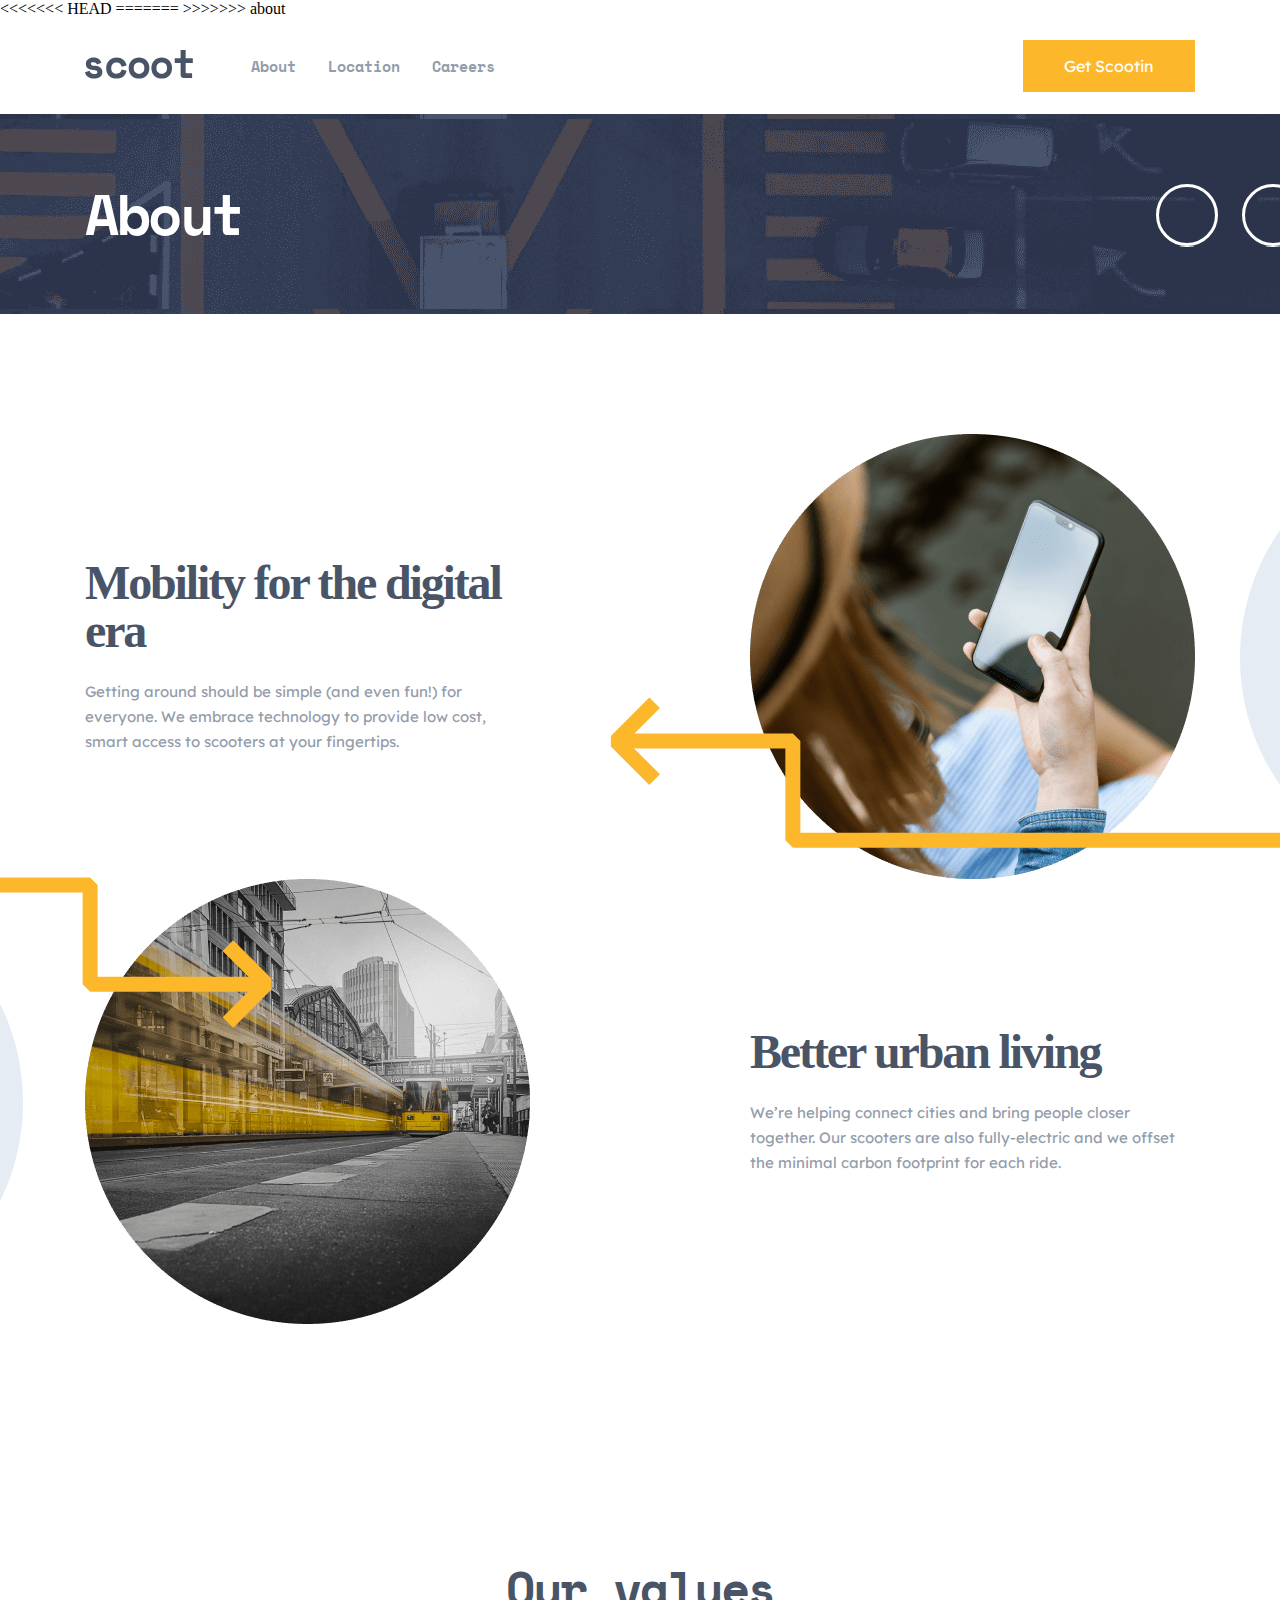
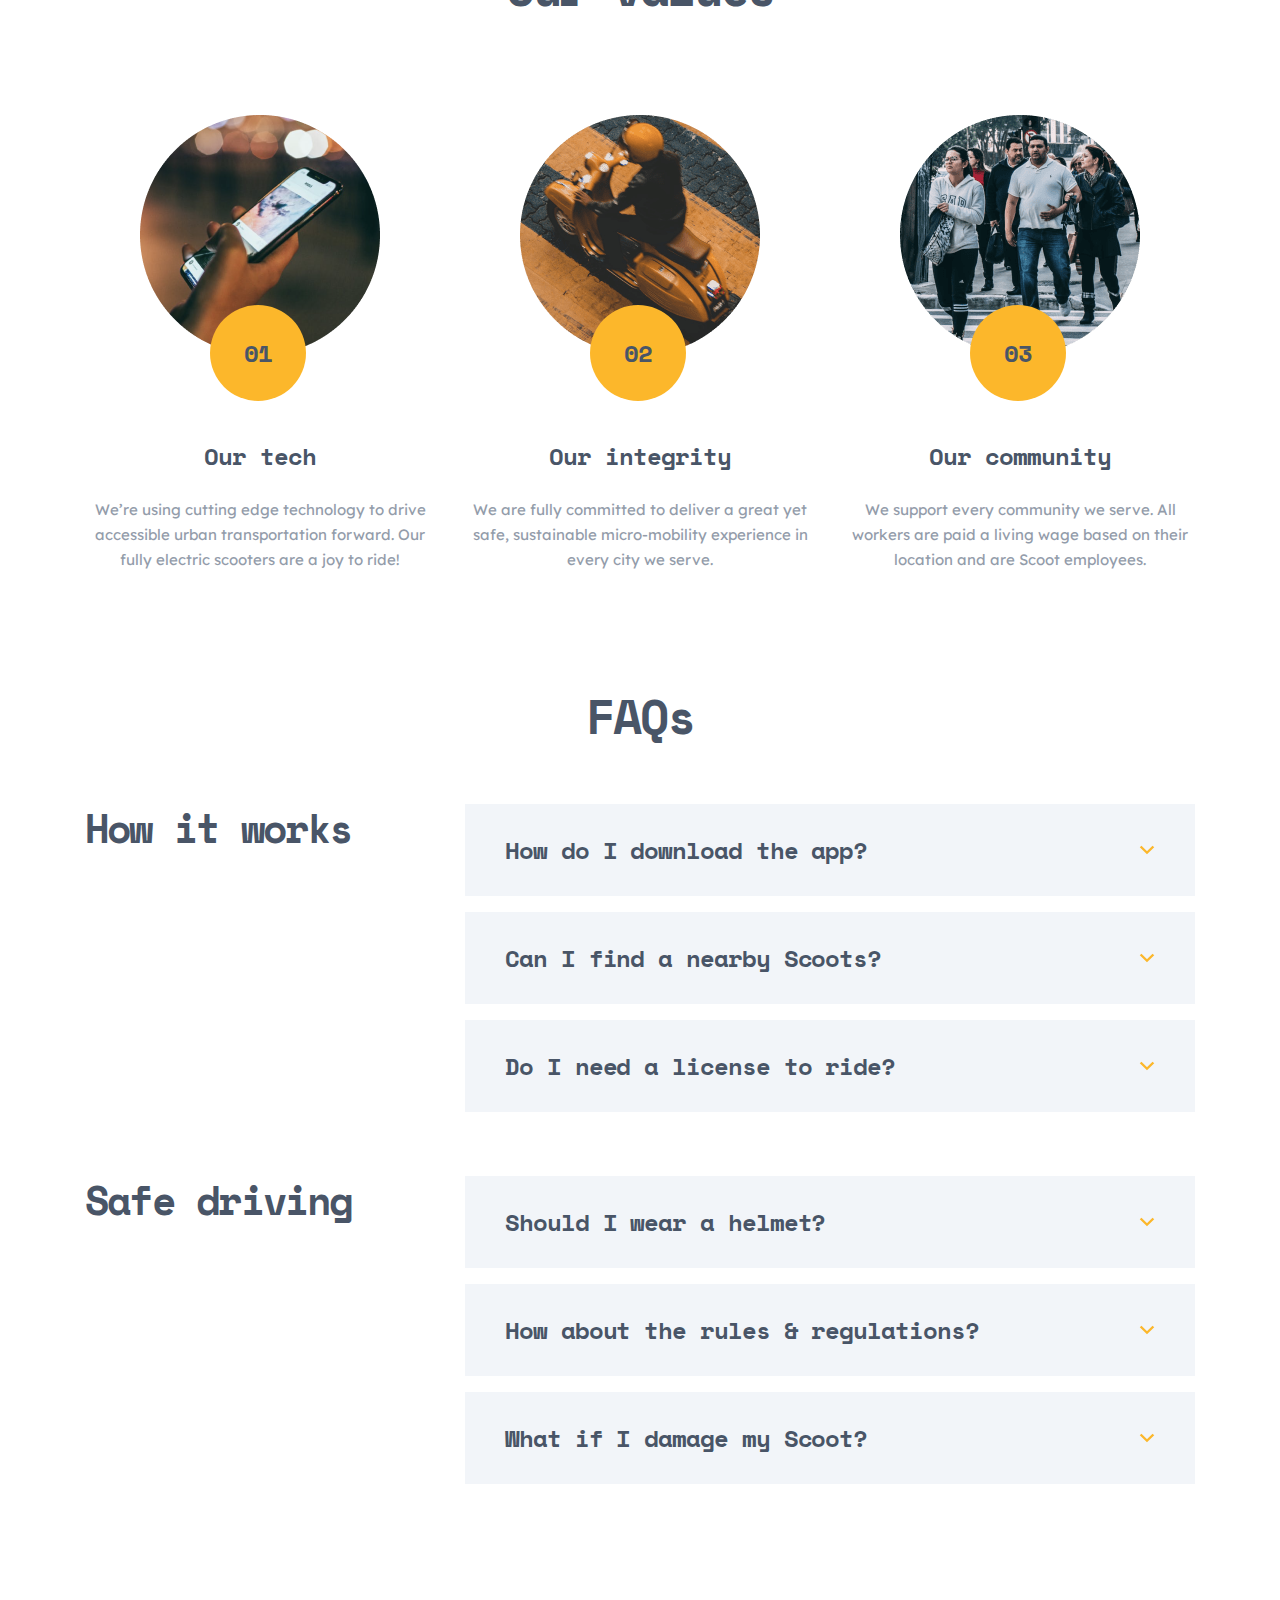
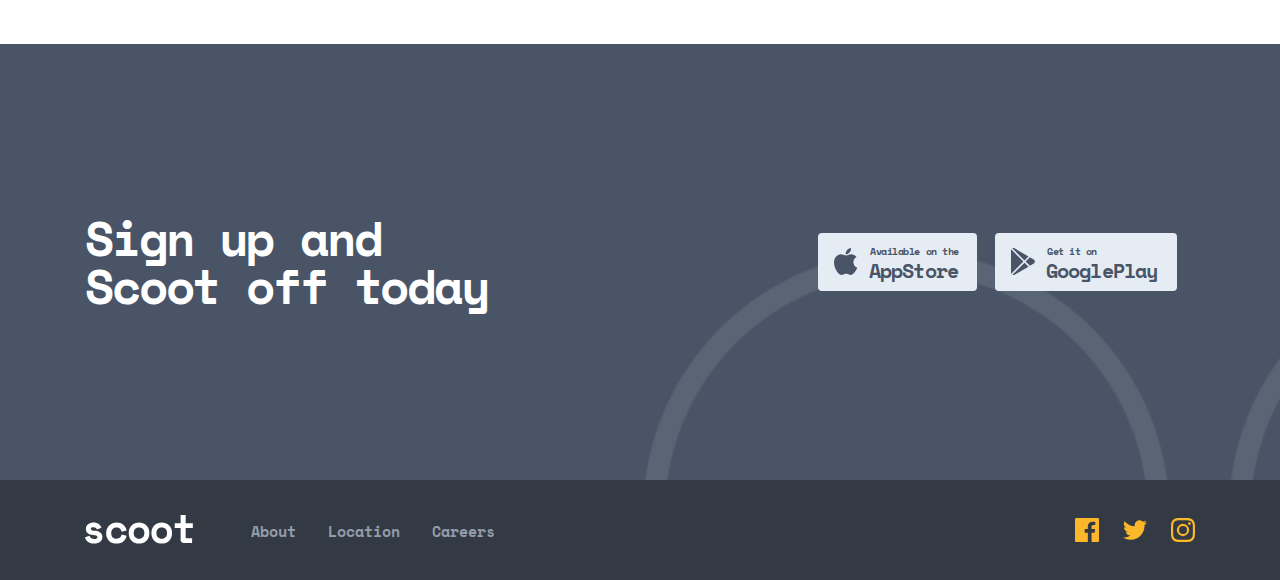
==== commit 62aac446: "Connect links" ====
--- a/about.html
+++ b/about.html
@@ -31,7 +31,7 @@
         <nav class="site-header__nav">
           <ul class="site-header__list">
             <li class="site-header__item">
-              <a class="site-header__links" href="#">
+              <a class="site-header__links" href="./about.html">
                 About
               </a>
             </li>
@@ -223,6 +223,33 @@
         </div>
       </div>
     </section>
+
+    <section class="signup">
+      <div class="container">
+        <div class="signup__box">
+          <div class="signup__heading-box">
+            <h3 class="signup__heading">Sign up and Scoot off today</h3>
+          </div>
+          <div class="signup__links">
+            <a class="signup__link" href="">
+              <div class="signup__span">
+                <img class="signup__icon" src="./images/appstore.svg" width="24" height="21" alt="">
+                <span class="signup__txt">Available on the</span>
+                <span class="signup__txt signup__text">AppStore</span>
+              </div>
+            </a>
+            <a href="#">
+              <div class="signup__span signup__span--active">
+                <img class="signup__icon" src="./images/play.svg" width="24" height="27" alt="">
+                <span class="signup__txt">Get it on</span>
+                <span class="signup__txt signup__text">GooglePlay</span>
+              </div>
+
+          </a>
+        </div>
+      </div>
+    </div>
+  </section>
   </main>
 
   <footer class="site-footer">
--- a/css/main.css
+++ b/css/main.css
@@ -155,6 +155,334 @@
 /* header end */
 
 
+
+/* about hero start */
+
+.intro-top{
+  position: relative;
+  width: 100%;
+  height: 200px;
+  background-image: url("../images/about.png");
+  background-position: center;
+}
+
+.intro-top::after{
+  position: absolute;
+  z-index: 3;
+  top: calc(50% - 30px);
+  right: calc(50% - 750px);
+  width: 234px;
+  height: 63px;
+  background-image: url("../images/header-circles.svg");
+  content: "";
+}
+
+.intro-top__title{
+  margin: 0;
+  padding: 72px 0;
+  font-family: 'Space Mono';
+  font-weight: 700;
+  font-size: 56px;
+  line-height: 56px;
+  letter-spacing: -2.5px;
+  color: var(--text-color);
+}
+
+.about-hero__list{
+  padding: 120px 0;
+}
+
+.about-hero__item{
+  display: flex;
+  align-items: center;
+}
+
+.about-hero__item:nth-child(even){
+  position: relative;
+  flex-direction: row-reverse;
+  margin-bottom: 120px;
+}
+
+.about-hero__item:nth-child(1){
+  position: relative;
+}
+
+.about-hero__item:nth-child(1):after{
+  position: absolute;
+  content: "";
+  top: calc(50% + 40px);
+  left: calc(50% - 30px);
+  width: 740px;
+  height: 151px;
+  background-image: url("../images/mmobility-arrow.svg");
+  background-repeat: no-repeat;
+}
+
+.about-hero__item:nth-child(2) .about-hero__img{
+  margin-right: 220px;
+  position: relative;
+}
+
+.about-hero__item:nth-child(2)::before{
+  position: absolute;
+  z-index: 4;
+  content: "";
+  top: calc(50% - 225px);
+  right: calc(50% + 80px);
+  width: 740px;
+  height: 151px;
+  background-image: url("../images/header-arrow.svg");
+  background-repeat: no-repeat;
+}
+
+.about-hero__item:nth-child(odd) .about-hero__img{
+  margin-left: 220px;
+}
+
+.about-hero__info{
+  position: relative;
+  width: 445px;
+}
+
+.about-hero__item:nth-child(1) .about-hero__img::after{
+  position: absolute;
+  top: calc(50% - 222px);
+  left: calc(50% + 600px);
+  z-index: 2;
+  content: "";
+  width: 445px;
+  height: 445px;
+  background-image: url("../images/Mask.png");
+  background-repeat: no-repeat;
+}
+
+.about-hero__item:nth-child(2) .about-hero__info::before{
+  position: absolute;
+  top: calc(50% - 222px);
+  right: calc(50% + 950px);
+  z-index: 2;
+  content: "";
+  width: 445px;
+  height: 445px;
+  background-image: url("../images/Mask.png");
+  background-repeat: no-repeat;
+}
+
+.about-hero__title{
+  margin: 0;
+  margin-bottom: 24px;
+  font-weight: 700;
+  font-size: 48px;
+  line-height: 48px;
+  letter-spacing: -2.14286px;
+  color: var(--title-dark-nevy);
+}
+
+.about-hero__text{
+  margin: 0;
+  font-family: 'Lexend Deca';
+  font-style: normal;
+  font-weight: 400;
+  font-size: 15px;
+  line-height: 25px;
+  color: var(--desc-dim-grey);
+}
+
+/* about hero end */
+
+/* values start */
+
+.values{
+  padding-bottom: 120px;
+}
+
+.info-box{
+  width: 540px;
+  margin: 0 auto;
+}
+
+.info-box__title{
+  margin: 0;
+  font-family: 'Space Mono';
+  font-style: normal;
+  font-weight: 700;
+  font-size: 48px;
+  line-height: 48px;
+  letter-spacing: -2.14286px;
+  text-align: center;
+  color: var(--title-dark-nevy);
+}
+
+.values__list{
+  display: flex;
+  align-items: center;
+  margin-top: 103px;
+}
+
+.values__item{
+  position: relative;
+  width: 350px;
+  text-align: center;
+}
+
+.values__item:not(:last-child){
+  margin-right: 30px;
+}
+
+.values__box{
+  position: relative;
+  z-index: 2;
+  width: 240px;
+  height: 240px;
+  margin: 0 auto;
+  background-repeat: no-repeat;
+  background-position: center;
+}
+
+.values__box:after{
+  position: absolute;
+  display: flex;
+  align-items: center;
+  justify-content: center;
+  width: 96px;
+  height: 96px;
+  left: 70px;
+  top: calc(50% + 70px);
+  font-family: 'Space Mono';
+  font-style: normal;
+  font-weight: 700;
+  font-size: 24px;
+  line-height: 28px;
+  text-align: center;
+  letter-spacing: -1.07143px;
+  border-radius: 50%;
+  background-color: var(--yellow-button);
+  color: var(--title-dark-nevy);
+}
+
+.values__item:nth-child(1) .values__box{
+  background-image: url("../images/teach.png");
+}
+
+
+.values__item:nth-child(1) .values__box:after{
+  content: "01";
+}
+
+.values__item:nth-child(2) .values__box:after{
+  content: "02";
+}
+
+.values__item:nth-child(2) .values__box{
+  background-image: url("../images/integrity.png");
+}
+
+.values__item:nth-child(3) .values__box:after{
+  content: "03";
+}
+
+.values__item:nth-child(3) .values__box{
+  background-image: url("../images/comunity.png");
+}
+
+.values__title{
+  margin: 0;
+  margin-top: 87px;
+  margin-bottom: 27px;
+  font-family: 'Space Mono';
+  font-style: normal;
+  font-weight: 700;
+  font-size: 24px;
+  line-height: 28px;
+  letter-spacing: -1.07143px;
+  color: var(--title-dark-nevy);
+}
+
+.values__text{
+  margin: 0;
+  font-family: 'Lexend Deca';
+  font-style: normal;
+  font-weight: 400;
+  font-size: 15px;
+  line-height: 25px;
+  color: var(--desc-dim-grey);
+}
+/* values end */
+
+/* faqs start */
+
+.faqs{
+  padding-bottom: 160px;
+}
+
+.faqs__box{
+  display: flex;
+  align-items: flex-start;
+}
+
+.faqs__box:not(:last-child){
+  margin: 64px 0;
+}
+
+.faqs__text{
+  margin: 0;
+  margin-right: auto;
+  font-family: 'Space Mono';
+  font-weight: 700;
+  font-size: 40px;
+  line-height: 48px;
+  letter-spacing: -1.78571px;
+  color: var(--title-dark-nevy);
+}
+
+.faqs__details-box{
+  width: 730px;
+}
+
+.faqs__details{
+  padding: 32px 40px;
+  list-style: none;
+  background-color: var(--snow);
+}
+.faqs__details .faqs__img{
+  transition: 0.5s ease;
+}
+.faqs__details:hover{
+  background-color: var(--light-yellow);
+}
+
+.faqs__details:not(:last-child){
+  margin-bottom: 16px;
+}
+
+.faqs__summary{
+  display: flex;
+  align-items: center;
+  font-family: 'Space Mono';
+  font-weight: 700;
+  font-size: 24px;
+  line-height: 28px;
+  letter-spacing: -1.07143px;
+  color: var(--title-dark-nevy);
+}
+
+.faqs__img{
+  margin-left: auto;
+}
+
+.faqs__details[open] .faqs__img{
+  transform: rotate(180deg);
+}
+
+.faqs__dttext{
+  font-family: 'Lexend Deca';
+  font-style: normal;
+  font-weight: 400;
+  font-size: 15px;
+  line-height: 25px;
+  color: var(--title-dark-nevy);
+}
+
 .hero{
   position: relative;
   padding: 153px 0;
@@ -407,12 +735,13 @@
 }
 
 .signup__heading{
+  font-family: 'Space Mono';
+  font-style: normal;
   font-weight: 700;
   font-size: 48px;
-  font-family: "Mono Space";
   line-height: 48px;
   letter-spacing: -2.14286px;
-  color: #fff;
+  color: var(--text-color);
 
 }
 
@@ -785,6 +1114,7 @@
   font-size: 15px;
   line-height: 25px;
   color: var(--title-dark-nevy);
+
 }
 
 /* faqs end */
--- a/css/main.css
+++ b/css/main.css
@@ -155,6 +155,334 @@
 /* header end */
 
 
+
+/* about hero start */
+
+.intro-top{
+  position: relative;
+  width: 100%;
+  height: 200px;
+  background-image: url("../images/about.png");
+  background-position: center;
+}
+
+.intro-top::after{
+  position: absolute;
+  z-index: 3;
+  top: calc(50% - 30px);
+  right: calc(50% - 750px);
+  width: 234px;
+  height: 63px;
+  background-image: url("../images/header-circles.svg");
+  content: "";
+}
+
+.intro-top__title{
+  margin: 0;
+  padding: 72px 0;
+  font-family: 'Space Mono';
+  font-weight: 700;
+  font-size: 56px;
+  line-height: 56px;
+  letter-spacing: -2.5px;
+  color: var(--text-color);
+}
+
+.about-hero__list{
+  padding: 120px 0;
+}
+
+.about-hero__item{
+  display: flex;
+  align-items: center;
+}
+
+.about-hero__item:nth-child(even){
+  position: relative;
+  flex-direction: row-reverse;
+  margin-bottom: 120px;
+}
+
+.about-hero__item:nth-child(1){
+  position: relative;
+}
+
+.about-hero__item:nth-child(1):after{
+  position: absolute;
+  content: "";
+  top: calc(50% + 40px);
+  left: calc(50% - 30px);
+  width: 740px;
+  height: 151px;
+  background-image: url("../images/mmobility-arrow.svg");
+  background-repeat: no-repeat;
+}
+
+.about-hero__item:nth-child(2) .about-hero__img{
+  margin-right: 220px;
+  position: relative;
+}
+
+.about-hero__item:nth-child(2)::before{
+  position: absolute;
+  z-index: 4;
+  content: "";
+  top: calc(50% - 225px);
+  right: calc(50% + 80px);
+  width: 740px;
+  height: 151px;
+  background-image: url("../images/header-arrow.svg");
+  background-repeat: no-repeat;
+}
+
+.about-hero__item:nth-child(odd) .about-hero__img{
+  margin-left: 220px;
+}
+
+.about-hero__info{
+  position: relative;
+  width: 445px;
+}
+
+.about-hero__item:nth-child(1) .about-hero__img::after{
+  position: absolute;
+  top: calc(50% - 222px);
+  left: calc(50% + 600px);
+  z-index: 2;
+  content: "";
+  width: 445px;
+  height: 445px;
+  background-image: url("../images/Mask.png");
+  background-repeat: no-repeat;
+}
+
+.about-hero__item:nth-child(2) .about-hero__info::before{
+  position: absolute;
+  top: calc(50% - 222px);
+  right: calc(50% + 950px);
+  z-index: 2;
+  content: "";
+  width: 445px;
+  height: 445px;
+  background-image: url("../images/Mask.png");
+  background-repeat: no-repeat;
+}
+
+.about-hero__title{
+  margin: 0;
+  margin-bottom: 24px;
+  font-weight: 700;
+  font-size: 48px;
+  line-height: 48px;
+  letter-spacing: -2.14286px;
+  color: var(--title-dark-nevy);
+}
+
+.about-hero__text{
+  margin: 0;
+  font-family: 'Lexend Deca';
+  font-style: normal;
+  font-weight: 400;
+  font-size: 15px;
+  line-height: 25px;
+  color: var(--desc-dim-grey);
+}
+
+/* about hero end */
+
+/* values start */
+
+.values{
+  padding-bottom: 120px;
+}
+
+.info-box{
+  width: 540px;
+  margin: 0 auto;
+}
+
+.info-box__title{
+  margin: 0;
+  font-family: 'Space Mono';
+  font-style: normal;
+  font-weight: 700;
+  font-size: 48px;
+  line-height: 48px;
+  letter-spacing: -2.14286px;
+  text-align: center;
+  color: var(--title-dark-nevy);
+}
+
+.values__list{
+  display: flex;
+  align-items: center;
+  margin-top: 103px;
+}
+
+.values__item{
+  position: relative;
+  width: 350px;
+  text-align: center;
+}
+
+.values__item:not(:last-child){
+  margin-right: 30px;
+}
+
+.values__box{
+  position: relative;
+  z-index: 2;
+  width: 240px;
+  height: 240px;
+  margin: 0 auto;
+  background-repeat: no-repeat;
+  background-position: center;
+}
+
+.values__box:after{
+  position: absolute;
+  display: flex;
+  align-items: center;
+  justify-content: center;
+  width: 96px;
+  height: 96px;
+  left: 70px;
+  top: calc(50% + 70px);
+  font-family: 'Space Mono';
+  font-style: normal;
+  font-weight: 700;
+  font-size: 24px;
+  line-height: 28px;
+  text-align: center;
+  letter-spacing: -1.07143px;
+  border-radius: 50%;
+  background-color: var(--yellow-button);
+  color: var(--title-dark-nevy);
+}
+
+.values__item:nth-child(1) .values__box{
+  background-image: url("../images/teach.png");
+}
+
+
+.values__item:nth-child(1) .values__box:after{
+  content: "01";
+}
+
+.values__item:nth-child(2) .values__box:after{
+  content: "02";
+}
+
+.values__item:nth-child(2) .values__box{
+  background-image: url("../images/integrity.png");
+}
+
+.values__item:nth-child(3) .values__box:after{
+  content: "03";
+}
+
+.values__item:nth-child(3) .values__box{
+  background-image: url("../images/comunity.png");
+}
+
+.values__title{
+  margin: 0;
+  margin-top: 87px;
+  margin-bottom: 27px;
+  font-family: 'Space Mono';
+  font-style: normal;
+  font-weight: 700;
+  font-size: 24px;
+  line-height: 28px;
+  letter-spacing: -1.07143px;
+  color: var(--title-dark-nevy);
+}
+
+.values__text{
+  margin: 0;
+  font-family: 'Lexend Deca';
+  font-style: normal;
+  font-weight: 400;
+  font-size: 15px;
+  line-height: 25px;
+  color: var(--desc-dim-grey);
+}
+/* values end */
+
+/* faqs start */
+
+.faqs{
+  padding-bottom: 160px;
+}
+
+.faqs__box{
+  display: flex;
+  align-items: flex-start;
+}
+
+.faqs__box:not(:last-child){
+  margin: 64px 0;
+}
+
+.faqs__text{
+  margin: 0;
+  margin-right: auto;
+  font-family: 'Space Mono';
+  font-weight: 700;
+  font-size: 40px;
+  line-height: 48px;
+  letter-spacing: -1.78571px;
+  color: var(--title-dark-nevy);
+}
+
+.faqs__details-box{
+  width: 730px;
+}
+
+.faqs__details{
+  padding: 32px 40px;
+  list-style: none;
+  background-color: var(--snow);
+}
+.faqs__details .faqs__img{
+  transition: 0.5s ease;
+}
+.faqs__details:hover{
+  background-color: var(--light-yellow);
+}
+
+.faqs__details:not(:last-child){
+  margin-bottom: 16px;
+}
+
+.faqs__summary{
+  display: flex;
+  align-items: center;
+  font-family: 'Space Mono';
+  font-weight: 700;
+  font-size: 24px;
+  line-height: 28px;
+  letter-spacing: -1.07143px;
+  color: var(--title-dark-nevy);
+}
+
+.faqs__img{
+  margin-left: auto;
+}
+
+.faqs__details[open] .faqs__img{
+  transform: rotate(180deg);
+}
+
+.faqs__dttext{
+  font-family: 'Lexend Deca';
+  font-style: normal;
+  font-weight: 400;
+  font-size: 15px;
+  line-height: 25px;
+  color: var(--title-dark-nevy);
+}
+
 .hero{
   position: relative;
   padding: 153px 0;
@@ -407,12 +735,13 @@
 }
 
 .signup__heading{
+  font-family: 'Space Mono';
+  font-style: normal;
   font-weight: 700;
   font-size: 48px;
-  font-family: "Mono Space";
   line-height: 48px;
   letter-spacing: -2.14286px;
-  color: #fff;
+  color: var(--text-color);
 
 }
 
@@ -785,6 +1114,7 @@
   font-size: 15px;
   line-height: 25px;
   color: var(--title-dark-nevy);
+
 }
 
 /* faqs end */
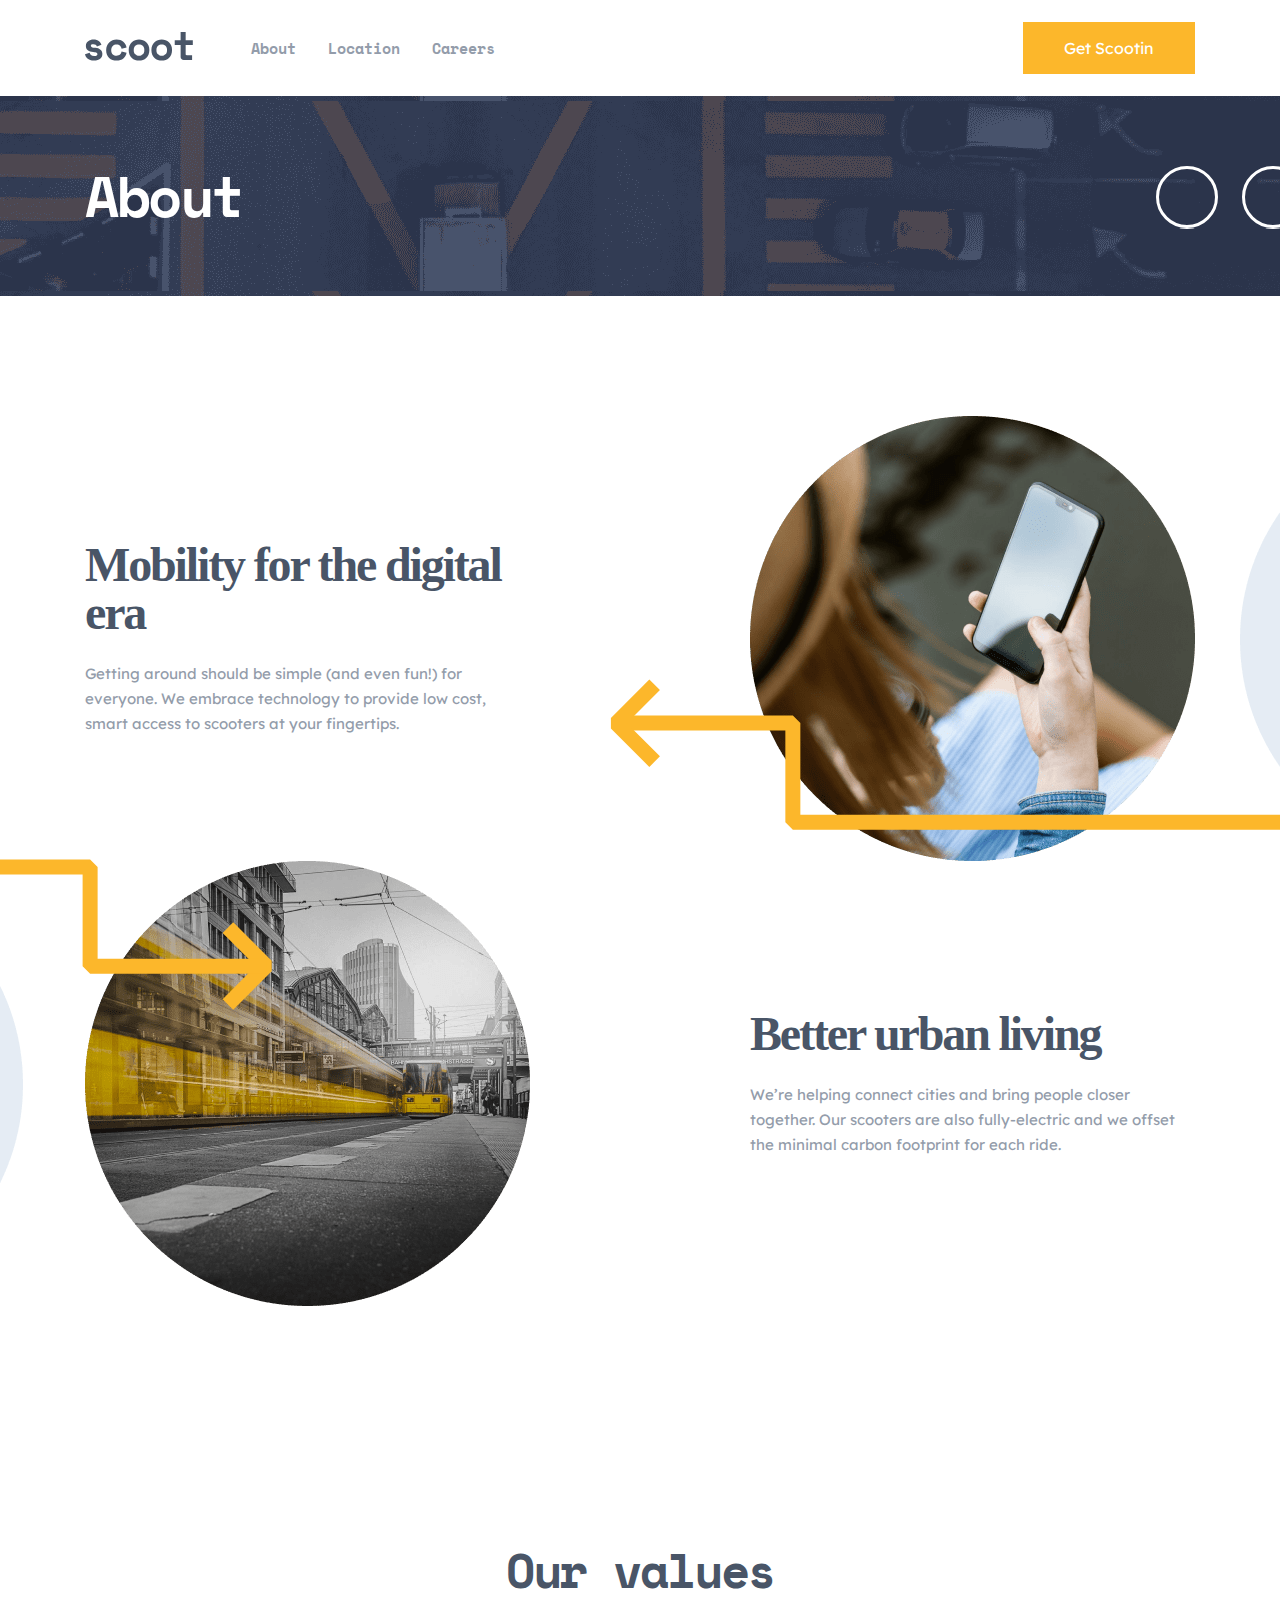
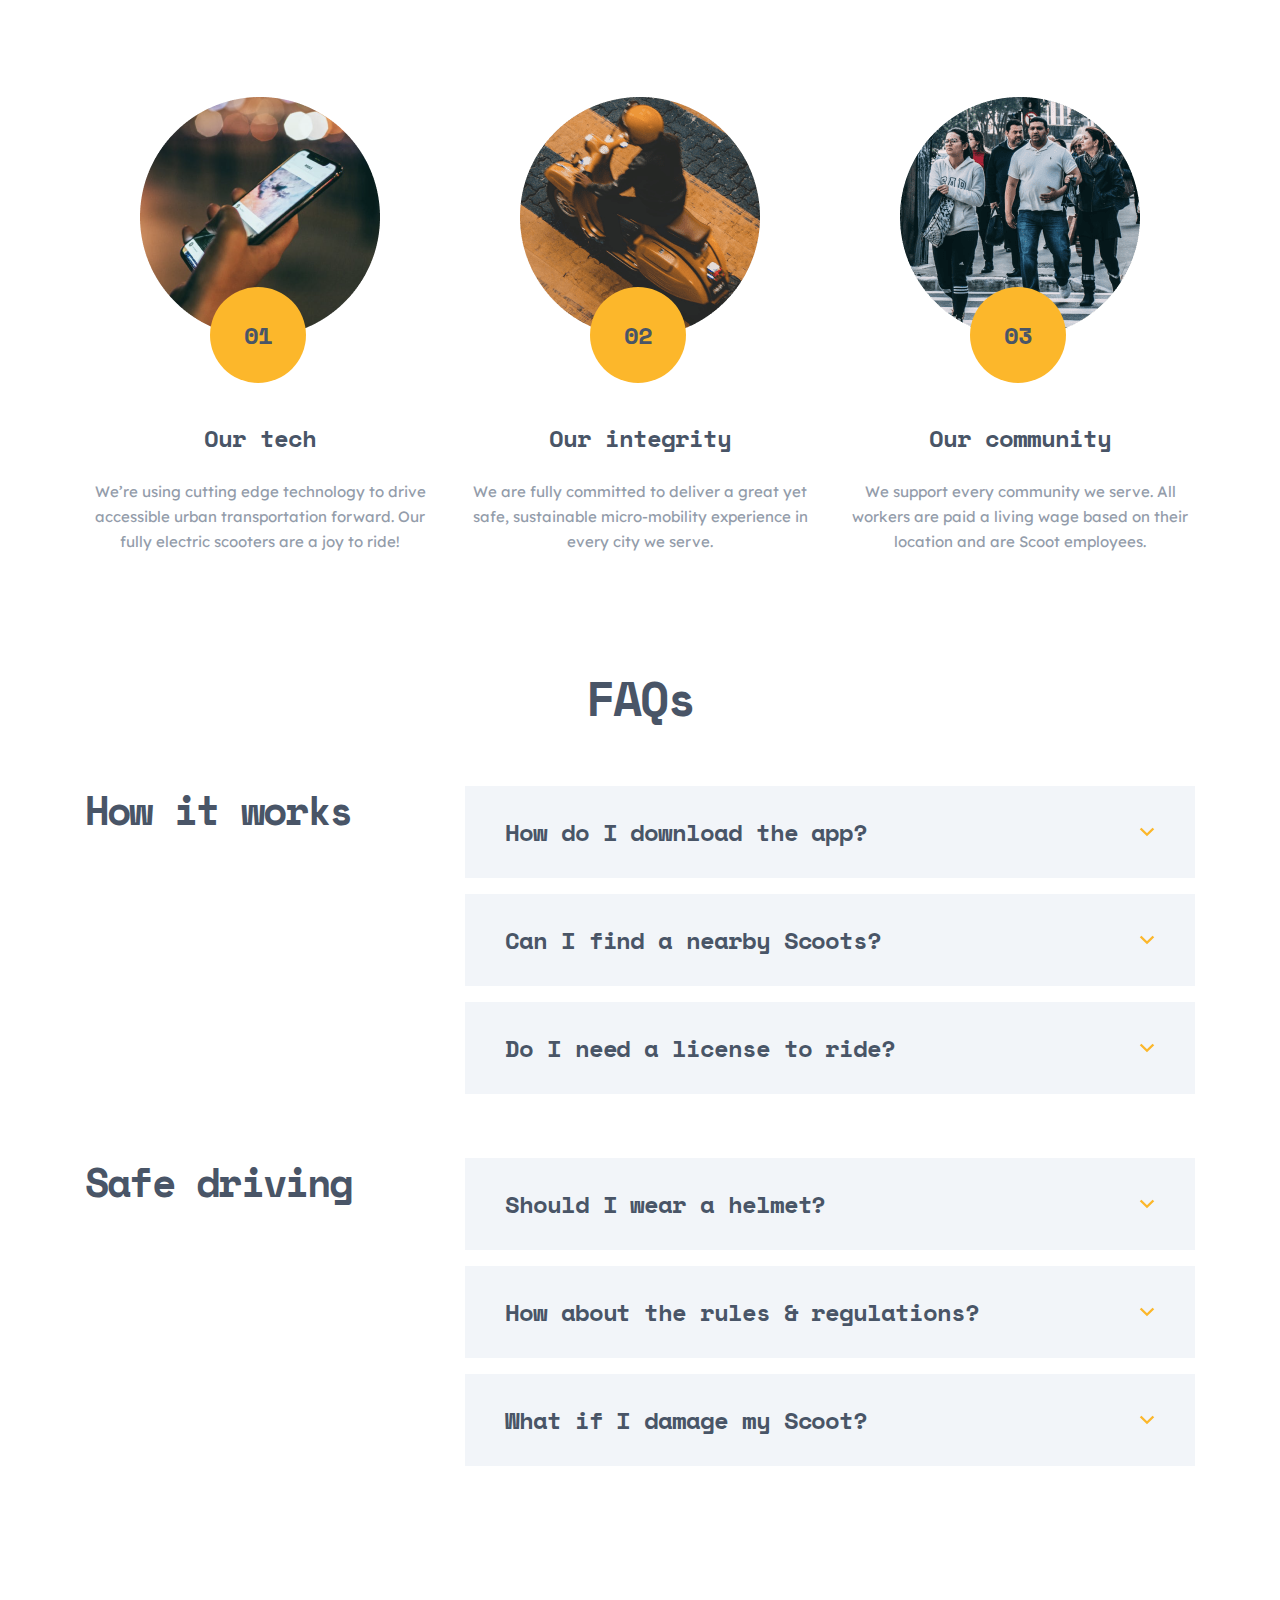
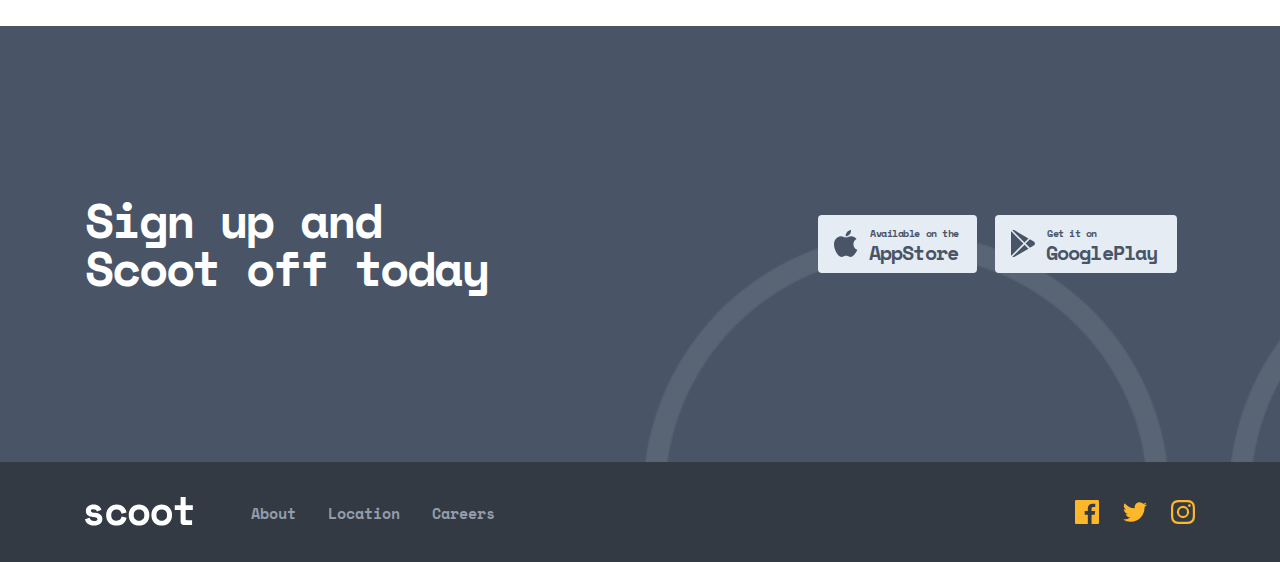
==== commit 6b0820cc: "Update about.html" ====
--- a/about.html
+++ b/about.html
@@ -4,16 +4,16 @@
 <head>
   <meta charset="UTF-8">
   <meta http-equiv="X-UA-Compatible" content="IE=edge">
-<<<<<<< HEAD
-  <title>Bookmark</title>
+
+  <title>Scoot</title>
   <link rel="stylesheet" href="./css/main.css">
   <!-- <link rel="stylesheet" href="./css/main.min.css"> -->
   <link rel="icon" href="./image/bk-icon.svg">
-=======
+
   <title>Scoot || About</title>
   <link rel="stylesheet" href="./css/main.css">
   <!-- <link rel="stylesheet" href="./css/main.min.css"> -->
->>>>>>> about
+
 </head>
 <body>
   <header class="site-header">
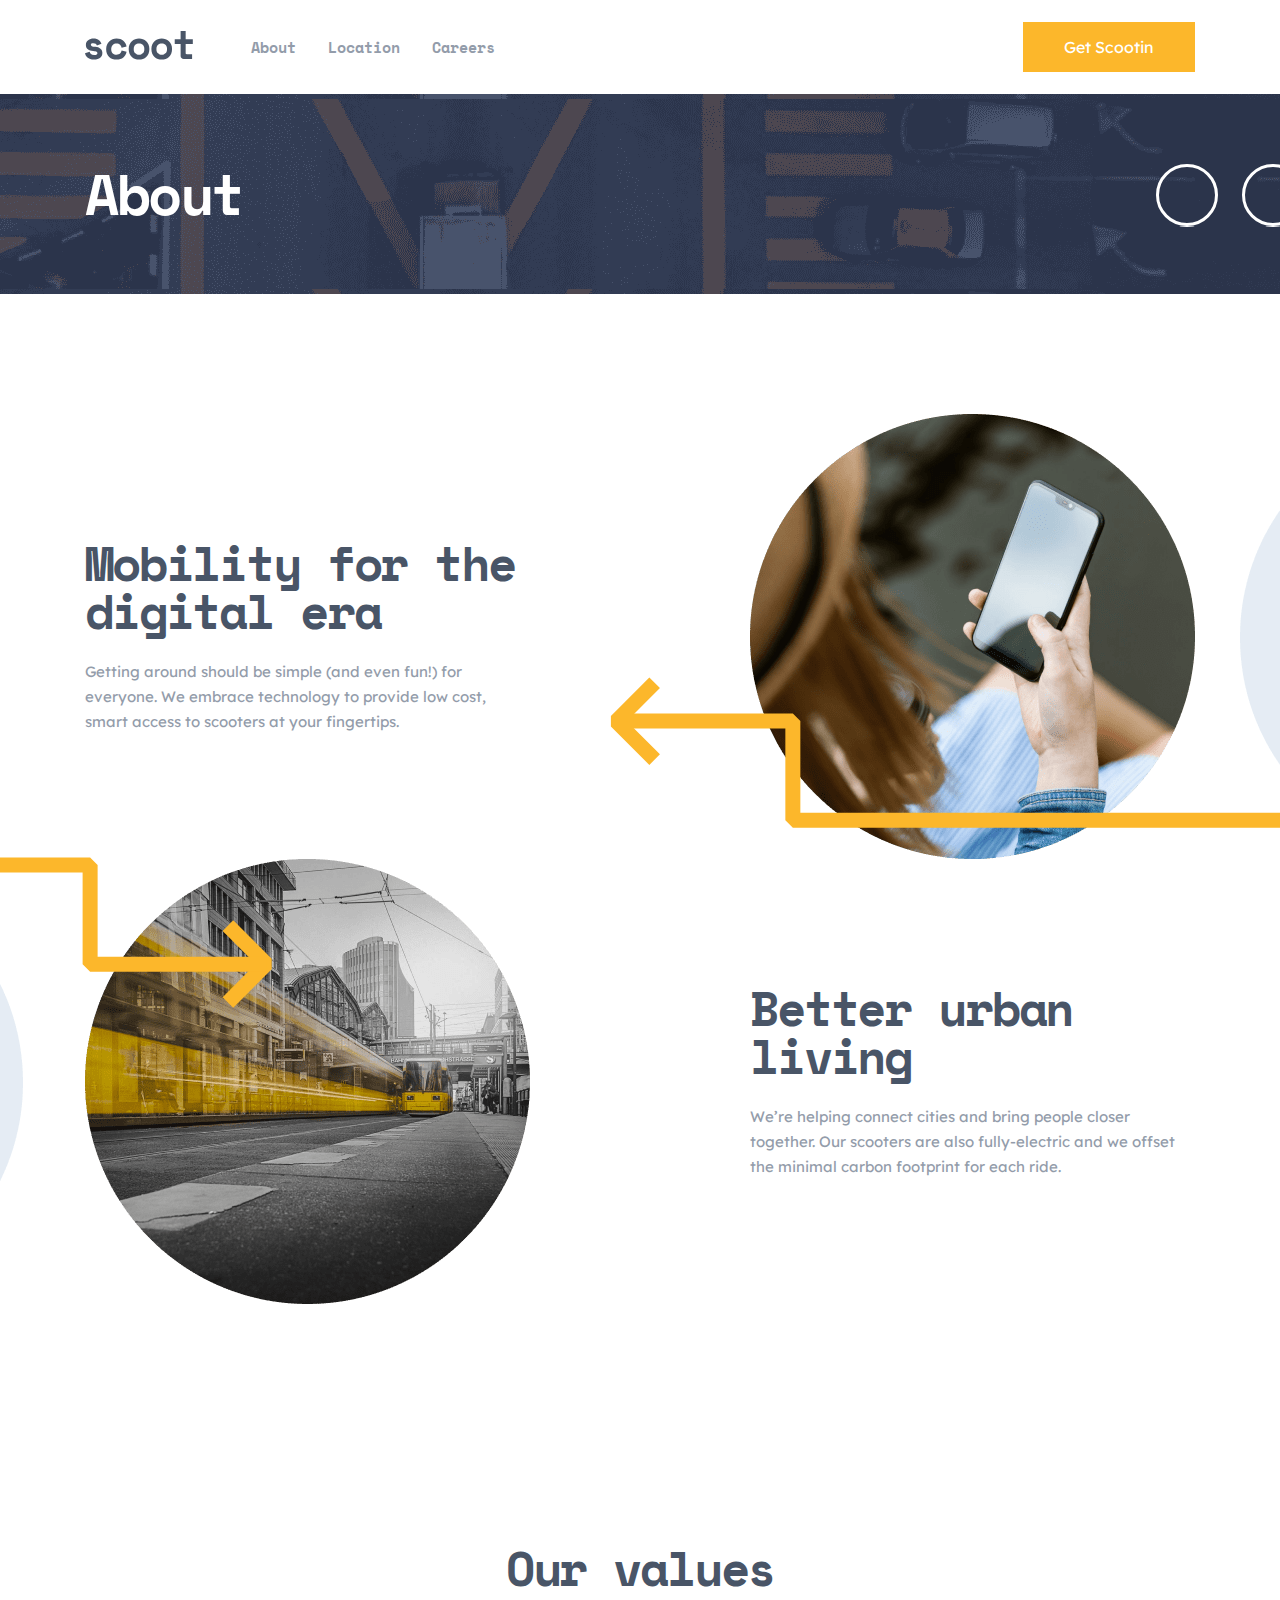
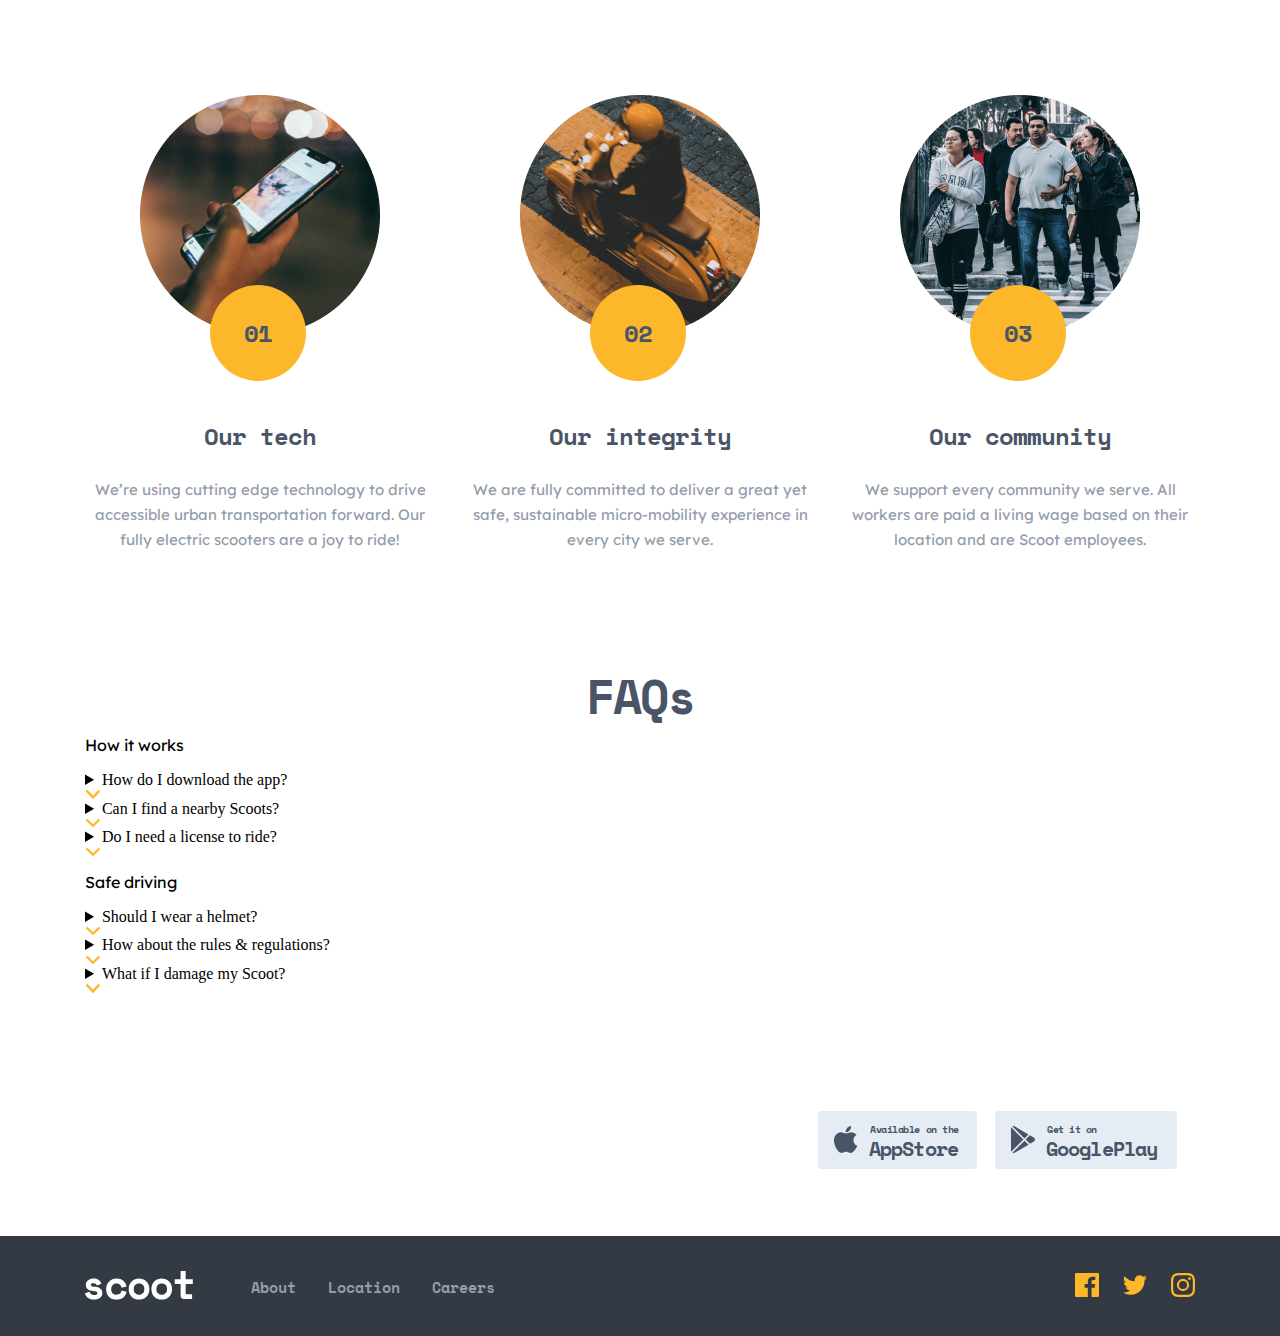
==== commit f52aaffd: "Merge pull request #5 from developer-773/main" ====
--- a/about.html
+++ b/about.html
@@ -5,14 +5,9 @@
   <meta charset="UTF-8">
   <meta http-equiv="X-UA-Compatible" content="IE=edge">
 
-  <title>Scoot</title>
-  <link rel="stylesheet" href="./css/main.css">
-  <!-- <link rel="stylesheet" href="./css/main.min.css"> -->
-  <link rel="icon" href="./image/bk-icon.svg">
-
   <title>Scoot || About</title>
-  <link rel="stylesheet" href="./css/main.css">
-  <!-- <link rel="stylesheet" href="./css/main.min.css"> -->
+  <!-- <link rel="stylesheet" href="./css/main.css"> -->
+  <link rel="stylesheet" href="./css/main.min.css">
 
 </head>
 <body>
@@ -36,12 +31,12 @@
               </a>
             </li>
             <li class="site-header__item">
-              <a class="site-header__links" href="#">
+              <a class="site-header__links" href="./location.html">
                 Location
               </a>
             </li>
             <li class="site-header__item">
-              <a class="site-header__links" href="#">
+              <a class="site-header__links" href="./careers.html">
                 Careers
               </a>
             </li>
@@ -265,17 +260,17 @@
         <nav class="footer-wrap-nav">
           <ul class="footer-wrap__list footernav">
             <li class="footernav__item">
-              <a class="footernav__link" href="#" >
+              <a class="footernav__link" href="./about.html" >
                 About
               </a>
             </li>
             <li class="footernav__item">
-              <a class="footernav__link" href="#" >
+              <a class="footernav__link" href="./location.html" >
                 Location
               </a>
             </li>
             <li class="footernav__item">
-              <a class="footernav__link" href="#" >
+              <a class="footernav__link" href="./careers.html" >
                 Careers
               </a>
             </li>
--- a/css/main.css
+++ b/css/main.css
@@ -123,7 +123,7 @@
 }
 
 .site-header__links, .footernav__link{
-  font-family: "Space Mono";
+  font-family: 'Space Mono';
   font-style: normal;
   font-weight: 700;
   font-size: 15px;
@@ -137,8 +137,10 @@
 }
 
 .link{
+  display: inline-block;
   margin-left: auto;
   padding: 13px 38px;
+  cursor: pointer;
   font-family: "Lexend Deca";
   color: var(--text-color);
   background-color: var(--yellow-button);
@@ -154,141 +156,6 @@
 
 /* header end */
 
-
-
-/* about hero start */
-
-.intro-top{
-  position: relative;
-  width: 100%;
-  height: 200px;
-  background-image: url("../images/about.png");
-  background-position: center;
-}
-
-.intro-top::after{
-  position: absolute;
-  z-index: 3;
-  top: calc(50% - 30px);
-  right: calc(50% - 750px);
-  width: 234px;
-  height: 63px;
-  background-image: url("../images/header-circles.svg");
-  content: "";
-}
-
-.intro-top__title{
-  margin: 0;
-  padding: 72px 0;
-  font-family: 'Space Mono';
-  font-weight: 700;
-  font-size: 56px;
-  line-height: 56px;
-  letter-spacing: -2.5px;
-  color: var(--text-color);
-}
-
-.about-hero__list{
-  padding: 120px 0;
-}
-
-.about-hero__item{
-  display: flex;
-  align-items: center;
-}
-
-.about-hero__item:nth-child(even){
-  position: relative;
-  flex-direction: row-reverse;
-  margin-bottom: 120px;
-}
-
-.about-hero__item:nth-child(1){
-  position: relative;
-}
-
-.about-hero__item:nth-child(1):after{
-  position: absolute;
-  content: "";
-  top: calc(50% + 40px);
-  left: calc(50% - 30px);
-  width: 740px;
-  height: 151px;
-  background-image: url("../images/mmobility-arrow.svg");
-  background-repeat: no-repeat;
-}
-
-.about-hero__item:nth-child(2) .about-hero__img{
-  margin-right: 220px;
-  position: relative;
-}
-
-.about-hero__item:nth-child(2)::before{
-  position: absolute;
-  z-index: 4;
-  content: "";
-  top: calc(50% - 225px);
-  right: calc(50% + 80px);
-  width: 740px;
-  height: 151px;
-  background-image: url("../images/header-arrow.svg");
-  background-repeat: no-repeat;
-}
-
-.about-hero__item:nth-child(odd) .about-hero__img{
-  margin-left: 220px;
-}
-
-.about-hero__info{
-  position: relative;
-  width: 445px;
-}
-
-.about-hero__item:nth-child(1) .about-hero__img::after{
-  position: absolute;
-  top: calc(50% - 222px);
-  left: calc(50% + 600px);
-  z-index: 2;
-  content: "";
-  width: 445px;
-  height: 445px;
-  background-image: url("../images/Mask.png");
-  background-repeat: no-repeat;
-}
-
-.about-hero__item:nth-child(2) .about-hero__info::before{
-  position: absolute;
-  top: calc(50% - 222px);
-  right: calc(50% + 950px);
-  z-index: 2;
-  content: "";
-  width: 445px;
-  height: 445px;
-  background-image: url("../images/Mask.png");
-  background-repeat: no-repeat;
-}
-
-.about-hero__title{
-  margin: 0;
-  margin-bottom: 24px;
-  font-weight: 700;
-  font-size: 48px;
-  line-height: 48px;
-  letter-spacing: -2.14286px;
-  color: var(--title-dark-nevy);
-}
-
-.about-hero__text{
-  margin: 0;
-  font-family: 'Lexend Deca';
-  font-style: normal;
-  font-weight: 400;
-  font-size: 15px;
-  line-height: 25px;
-  color: var(--desc-dim-grey);
-}
-
-/* about hero end */
 
 /* values start */
 
@@ -409,85 +276,13 @@
 }
 /* values end */
 
-/* faqs start */
-
-.faqs{
-  padding-bottom: 160px;
-}
-
-.faqs__box{
-  display: flex;
-  align-items: flex-start;
-}
-
-.faqs__box:not(:last-child){
-  margin: 64px 0;
-}
-
-.faqs__text{
-  margin: 0;
-  margin-right: auto;
-  font-family: 'Space Mono';
-  font-weight: 700;
-  font-size: 40px;
-  line-height: 48px;
-  letter-spacing: -1.78571px;
-  color: var(--title-dark-nevy);
-}
-
-.faqs__details-box{
-  width: 730px;
-}
-
-.faqs__details{
-  padding: 32px 40px;
-  list-style: none;
-  background-color: var(--snow);
-}
-.faqs__details .faqs__img{
-  transition: 0.5s ease;
-}
-.faqs__details:hover{
-  background-color: var(--light-yellow);
-}
-
-.faqs__details:not(:last-child){
-  margin-bottom: 16px;
-}
-
-.faqs__summary{
-  display: flex;
-  align-items: center;
-  font-family: 'Space Mono';
-  font-weight: 700;
-  font-size: 24px;
-  line-height: 28px;
-  letter-spacing: -1.07143px;
-  color: var(--title-dark-nevy);
-}
-
-.faqs__img{
-  margin-left: auto;
-}
-
-.faqs__details[open] .faqs__img{
-  transform: rotate(180deg);
-}
-
-.faqs__dttext{
-  font-family: 'Lexend Deca';
-  font-style: normal;
-  font-weight: 400;
-  font-size: 15px;
-  line-height: 25px;
-  color: var(--title-dark-nevy);
-}
+
+
 
 .hero{
   position: relative;
   padding: 153px 0;
   background-image: url("../images/home-headerr.png");
-  /* background-size: 1440px 650px; */
   background-size: cover;
   background-repeat: no-repeat;
 }
@@ -506,14 +301,14 @@
   line-height: 56px;
   letter-spacing: -2.5px;
   color: #fff;
-
+  
 }
 
 .hero-wrap__desc-box{
   position: relative;
   width: 405px;
   margin-left: auto;
-
+  
 }
 
 .hero-wrap__desc-box::before{
@@ -538,13 +333,13 @@
 
 
 .hero-wrap__desc{
-  font-family: "Lexend Deca";
   margin-bottom: 40px;
   font-weight: 400;
+  font-family: "Lexend Deca";
   font-size: 15px;
   line-height: 25px;
   color: #fff;
-
+  
 }
 
 .hero-wrap__btn{
@@ -618,10 +413,10 @@
   font-weight: 700;
   font-size: 24px;
   font-family: "Mono Space";
-  line-height: 28px;
+  line-height: 28px; 
   letter-spacing: -1.07143px;
   color: var(--title-dark-nevy);
-
+  
 }
 
 .app__desc{
@@ -631,8 +426,9 @@
   font-family: "Lexend Deca";
   line-height: 25px;
   color: var(--desc-dim-grey);
-
-}
+  
+}
+
 
 .app__itemm{
   display: flex;
@@ -663,7 +459,7 @@
   line-height: 48px;
   letter-spacing: -2.14286px;
   color: var(--title-dark-nevy);
-
+  
 }
 
 .app__info{
@@ -718,16 +514,19 @@
   right: -127%
 }
 
-.signup{
-  padding: 122px 0;
+
+.signup__bg{
   background-image: url("../images/signup.png");
-  background-size:cover;
+  background-size:contain;
+  width: 1440px;
+  height: 300px;
 }
 
 .signup__box{
   display: flex;
   justify-content: space-between;
   align-items: center;
+  padding-top: 50px;
 }
 
 .signup__heading-box{
@@ -735,14 +534,13 @@
 }
 
 .signup__heading{
-  font-family: 'Space Mono';
-  font-style: normal;
   font-weight: 700;
   font-size: 48px;
+  font-family: "Mono Space";
   line-height: 48px;
   letter-spacing: -2.14286px;
-  color: var(--text-color);
-
+  color: #fff;
+  
 }
 
 .signup__links{
@@ -768,7 +566,7 @@
   margin-left: 36px;
   font-weight: 700;
   font-size: 10px;
-  font-family: "Space Mono";
+  font-family: 'Space Mono';
   line-height: 15px;
   letter-spacing: -0.446429px;
   color: var(--title-dark-nevy);
@@ -778,16 +576,17 @@
   margin-left: 35px;
   font-weight: 700;
   font-size: 20px;
-  font-family: "Space Mono";
+  font-family: 'Space Mono';
   line-height: 24px;
   letter-spacing: -0.892857px;
   color: var(--title-dark-nevy);
-
+  
 }
 
 .signup__span--active{
   width: 182px;
 }
+
 /* about hero start */
 
 .intro-top{
@@ -796,6 +595,10 @@
   height: 200px;
   background-image: url("../images/about.png");
   background-position: center;
+}
+
+.intro-top--op{
+  background-image: url("../images/hero-bg-img.png");
 }
 
 .intro-top::after{
@@ -871,7 +674,7 @@
   margin-left: 220px;
 }
 
-.about-hero__info{
+.about-hero__info, .careers__info-box{
   position: relative;
   width: 445px;
 }
@@ -900,9 +703,10 @@
   background-repeat: no-repeat;
 }
 
-.about-hero__title{
+.about-hero__title, .careers__title{
   margin: 0;
   margin-bottom: 24px;
+  font-family: 'Space Mono';
   font-weight: 700;
   font-size: 48px;
   line-height: 48px;
@@ -910,7 +714,7 @@
   color: var(--title-dark-nevy);
 }
 
-.about-hero__text{
+.about-hero__text, .careers__text{
   margin: 0;
   font-family: 'Lexend Deca';
   font-style: normal;
@@ -967,63 +771,97 @@
   width: 240px;
   height: 240px;
   margin: 0 auto;
-  background-repeat: no-repeat;
-  background-position: center;
-}
-
-.values__box:after{
-  position: absolute;
-  display: flex;
-  align-items: center;
-  justify-content: center;
-  width: 96px;
-  height: 96px;
-  left: 70px;
-  top: calc(50% + 70px);
+}
+
+/* #map{
+  display: inline-block;
+  background-image: url("../images/london.png");
+  background-size: 189px 88px;
+  
+  background-repeat: no-repeat;
+  
+} */
+
+
+/* faqs end */
+
+/* careers start */
+
+.careers{
+  display: flex;
+  align-items: center;
+  padding: 120px 0;
+}
+
+.careers__info-box::after{
+  position: absolute;
+  top: calc(50% - 222px);
+  left: calc(50% + 950px);
+  z-index: 2;
+  content: "";
+  width: 445px;
+  height: 445px;
+  background-image: url("../images/Mask.png");
+  background-repeat: no-repeat;
+}
+
+.careers__text--md{
+  margin-bottom: 40px;
+}
+
+.links--cr{
+  padding: 14px 48px;
+}
+
+.links--fl{
+  padding: 14px 67px;
+}
+
+.careers__img{
+  position: relative;
+  width: 445px;
+  height: 445px;
+  margin-left: 220px;
+  background-image: url("../images/careers-img.png");
+  background-repeat: no-repeat;
+}
+
+.careers__img::after{
+  position: absolute;
+  top: calc(50% + 75px);
+  right: calc(50% - 382px);
+  z-index: 3;
+  content: "";
+  width: 740px;
+  height: 150px;
+  background-image: url("../images/telemetry-arrow.svg");
+  background-repeat: no-repeat;
+}
+/* careers end */
+
+/* fielts start */
+
+.fielts{
+  padding-bottom: 120px;
+}
+
+.fielts-box{
+  display: flex;
+  align-items: center;
+  margin-right: auto;
+  padding: 32px 64px 35px 40px;
+  background-color: var(--snow);
+}
+
+.fielts-box:not(:last-child){
+  margin-bottom: 24px;
+}
+
+.fielts-box__title{
+  display: block;
+  margin: 0;
+  margin-bottom: 8px;
   font-family: 'Space Mono';
-  font-style: normal;
-  font-weight: 700;
-  font-size: 24px;
-  line-height: 28px;
-  text-align: center;
-  letter-spacing: -1.07143px;
-  border-radius: 50%;
-  background-color: var(--yellow-button);
-  color: var(--title-dark-nevy);
-}
-
-.values__item:nth-child(1) .values__box{
-  background-image: url("../images/teach.png");
-}
-
-
-.values__item:nth-child(1) .values__box:after{
-  content: "01";
-
-}
-
-.values__item:nth-child(2) .values__box:after{
-  content: "02";
-}
-
-.values__item:nth-child(2) .values__box{
-  background-image: url("../images/integrity.png");
-}
-
-.values__item:nth-child(3) .values__box:after{
-  content: "03";
-}
-
-.values__item:nth-child(3) .values__box{
-  background-image: url("../images/comunity.png");
-}
-
-.values__title{
-  margin: 0;
-  margin-top: 87px;
-  margin-bottom: 27px;
-  font-family: 'Space Mono';
-  font-style: normal;
   font-weight: 700;
   font-size: 24px;
   line-height: 28px;
@@ -1031,93 +869,52 @@
   color: var(--title-dark-nevy);
 }
 
-.values__text{
+.fielts-box__text{
+  display: block;
   margin: 0;
   font-family: 'Lexend Deca';
-  font-style: normal;
   font-weight: 400;
   font-size: 15px;
   line-height: 25px;
-  color: var(--desc-dim-grey);
-}
-/* values end */
-
-/* faqs start */
-
-.faqs{
-  padding-bottom: 160px;
-}
-
-.faqs__box{
-  display: flex;
-  align-items: flex-start;
-}
-
-.faqs__box:not(:last-child){
-  margin: 64px 0;
-}
-
-.faqs__text{
-  margin: 0;
-  margin-right: auto;
-  font-family: 'Space Mono';
-  font-weight: 700;
-  font-size: 40px;
-  line-height: 48px;
-  letter-spacing: -1.78571px;
-  color: var(--title-dark-nevy);
-}
-
-.faqs__details-box{
-  width: 730px;
-}
-
-.faqs__details{
-  padding: 32px 40px;
-  list-style: none;
-  background-color: var(--snow);
-}
-.faqs__details .faqs__img{
-  transition: 0.5s ease;
-}
-.faqs__details:hover{
-  background-color: var(--light-yellow);
-}
-
-.faqs__details:not(:last-child){
-  margin-bottom: 16px;
-}
-
-.faqs__summary{
-  display: flex;
-  align-items: center;
-  font-family: 'Space Mono';
-  font-weight: 700;
-  font-size: 24px;
-  line-height: 28px;
-  letter-spacing: -1.07143px;
-  color: var(--title-dark-nevy);
-}
-
-.faqs__img{
-  margin-left: auto;
-}
-
-.faqs__details[open] .faqs__img{
-  transform: rotate(180deg);
-}
-
-.faqs__dttext{
-  font-family: 'Lexend Deca';
-  font-style: normal;
+  color: var(--title-dark-nevy);
+}
+/* fielts end */
+
+/* LOCATION STYLES START */
+
+.message__box{
+  display: flex;
+  align-items: center;
+  padding-bottom: 50px;
+}
+
+.message__txt-box{
+  width: 351px;
+}
+
+.message__heading{
+  font-family: "Space Mono";
+  font-weight: 700;
+  font-size: 48px;
+  line-height: 48px;  
+  letter-spacing: -2.14286px;
+  color: #495567;
+}
+
+.message__desc-box{
+  width: 445px;
+}
+
+.message__desc{
+  font-family: "Lexend Deca";
   font-weight: 400;
   font-size: 15px;
   line-height: 25px;
-  color: var(--title-dark-nevy);
-
-}
-
-/* faqs end */
+  color: #939CAA;
+  
+}
+
+
 /* footer start */
 
 .site-footer{
--- a/css/main.min.css
+++ b/css/main.min.css
@@ -0,0 +1,1044 @@
+/*! normalize.css v8.0.1 | MIT License | github.com/necolas/normalize.css */button,hr,input{overflow:visible}progress,sub,sup{vertical-align:baseline}[type=checkbox],[type=radio],legend{box-sizing:border-box;padding:0}html{line-height:1.15;-webkit-text-size-adjust:100%}body{margin:0}details,main{display:block}h1{font-size:2em;margin:.67em 0}hr{box-sizing:content-box;height:0}code,kbd,pre,samp{font-family:monospace,monospace;font-size:1em}a{background-color:transparent}abbr[title]{border-bottom:none;text-decoration:underline;text-decoration:underline dotted}b,strong{font-weight:bolder}small{font-size:80%}sub,sup{font-size:75%;line-height:0;position:relative}sub{bottom:-.25em}sup{top:-.5em}img{border-style:none}button,input,optgroup,select,textarea{font-family:inherit;font-size:100%;line-height:1.15;margin:0}button,select{text-transform:none}[type=button],[type=reset],[type=submit],button{-webkit-appearance:button}[type=button]::-moz-focus-inner,[type=reset]::-moz-focus-inner,[type=submit]::-moz-focus-inner,button::-moz-focus-inner{border-style:none;padding:0}[type=button]:-moz-focusring,[type=reset]:-moz-focusring,[type=submit]:-moz-focusring,button:-moz-focusring{outline:ButtonText dotted 1px}fieldset{padding:.35em .75em .625em}legend{color:inherit;display:table;max-width:100%;white-space:normal}textarea{overflow:auto}[type=number]::-webkit-inner-spin-button,[type=number]::-webkit-outer-spin-button{height:auto}[type=search]{-webkit-appearance:textfield;outline-offset:-2px}[type=search]::-webkit-search-decoration{-webkit-appearance:none}::-webkit-file-upload-button{-webkit-appearance:button;font:inherit}summary{display:list-item}[hidden],template{display:none}Utilities
+CSS Minifier
+Online CSS Minifier Tool and Compressor, with Fast and Simple API Access
+Input CSS
+/*
+* Prefixed by https://autoprefixer.github.io
+* PostCSS: v8.4.14,
+* Autoprefixer: v10.4.7
+* Browsers: last 4 version
+*/
+
+/* VARIABLES */
+
+:root{
+  --text-color:#fff;
+  --yellow-button:#FCB72B;
+  --title-dark-nevy:#495567;
+  --desc-dim-grey:#939CAA;
+  --light-grey:#E5ECF4;
+  --snow:#F2F5F9;
+  --light-yellow:#FFF4DF;
+}
+
+/* space-mono-700 - latin */
+@font-face {
+  font-family: "Space Mono";
+  font-style: normal;
+  font-weight: 700;
+  src: url("../fonts/space-mono-v11-latin-700.woff2") format("woff2"),
+  url("../fonts/space-mono-v11-latin-700.woff") format("woff");
+}
+
+/* lexend-deca-regular - latin */
+@font-face {
+  font-family: "Lexend Deca";
+  font-style: normal;
+  font-weight: 400;
+  src: url("../fonts/lexend-deca-v16-latin-regular.eot");
+  src: url("../fonts/lexend-deca-v16-latin-regular.eot?#iefix") format("embedded-opentype"),
+  url("../fonts/lexend-deca-v16-latin-regular.woff2") format("woff2"),
+  url("../fonts/lexend-deca-v16-latin-regular.woff") format("woff"),
+  url("../fonts/lexend-deca-v16-latin-regular.ttf") format("truetype"),
+  url("../fonts/lexend-deca-v16-latin-regular.svg#LexendDeca") format("svg");
+}
+
+/* GENERAL */
+*{
+  -webkit-box-sizing: border-box;
+          box-sizing: border-box;
+}
+html{
+  height: 100%;
+}
+
+img{
+  display: block;
+  height: auto;
+}
+
+body{
+  display: -webkit-box;
+  display: -ms-flexbox;
+  display: flex;
+  -webkit-box-orient: vertical;
+  -webkit-box-direction: normal;
+      -ms-flex-direction: column;
+          flex-direction: column;
+  height: 100%;
+  margin: 0;
+  padding: 0;
+  overflow-x: hidden;
+}
+
+
+.visually-hidden {
+  position: absolute;
+  width: 1px;
+  height: 1px;
+  margin: -1px;
+  padding: 0;
+  border: 0;
+  white-space: nowrap;
+  -webkit-clip-path: inset(100%);
+          clip-path: inset(100%);
+  clip: rect(0 0 0 0);
+  overflow: hidden;
+}
+
+/* CONTAINER */
+
+.container{
+  max-width: 1150px;
+  margin-right: auto;
+  margin-left: auto;
+  padding-right: 20px;
+  padding-left: 20px;
+}
+
+/* STICKY-FOOTER */
+main{
+  -webkit-box-flex: 1;
+      -ms-flex-positive: 1;
+          flex-grow: 1;
+}
+
+ul{
+  margin: 0;
+  padding: 0;
+  list-style: none;
+}
+
+a{
+  text-decoration: none;
+}
+
+
+p{
+  font-family: "Lexend Deca";
+}
+
+/* header start */
+
+.site-header{
+  padding: 22px 0;
+}
+
+.site-header__inner, .footer-wrap{
+  display: -webkit-box;
+  display: -ms-flexbox;
+  display: flex;
+  -webkit-box-align: center;
+      -ms-flex-align: center;
+          align-items: center;
+}
+
+.site-header__nav, .footer-wrap-nav{
+  margin-left: 58px;
+}
+
+.site-header__list, .footer-wrap__list{
+  display: -webkit-box;
+  display: -ms-flexbox;
+  display: flex;
+  -webkit-box-align: center;
+      -ms-flex-align: center;
+          align-items: center;
+}
+
+.site-header__item:not(:last-child), .footernav__item:not(:last-child){
+  margin-right: 32px;
+}
+
+.site-header__links, .footernav__link{
+  font-family: 'Space Mono';
+  font-style: normal;
+  font-weight: 700;
+  font-size: 15px;
+  line-height: 25px;
+  color: var(--desc-dim-grey);
+  -webkit-transition: 0.3s ease;
+  -o-transition: 0.3s ease;
+  transition: 0.3s ease;
+}
+
+.site-header__links:hover, .footernav__link:hover{
+  color: var(--yellow-button);
+}
+
+.link{
+  display: inline-block;
+  margin-left: auto;
+  padding: 13px 38px;
+  cursor: pointer;
+  font-family: "Lexend Deca";
+  color: var(--text-color);
+  background-color: var(--yellow-button);
+  border: 3px solid transparent;
+  -webkit-transition: 0.3s ease;
+  -o-transition: 0.3s ease;
+  transition: 0.3s ease;
+}
+
+.link:hover{
+  color: var(--yellow-button);
+  background-color: var(--text-color);
+  border-color: var(--yellow-button);
+}
+
+/* header end */
+
+
+/* values start */
+
+.values{
+  padding-bottom: 120px;
+}
+
+.info-box{
+  width: 540px;
+  margin: 0 auto;
+}
+
+.info-box__title{
+  margin: 0;
+  font-family: 'Space Mono';
+  font-style: normal;
+  font-weight: 700;
+  font-size: 48px;
+  line-height: 48px;
+  letter-spacing: -2.14286px;
+  text-align: center;
+  color: var(--title-dark-nevy);
+}
+
+.values__list{
+  display: -webkit-box;
+  display: -ms-flexbox;
+  display: flex;
+  -webkit-box-align: center;
+      -ms-flex-align: center;
+          align-items: center;
+  margin-top: 103px;
+}
+
+.values__item{
+  position: relative;
+  width: 350px;
+  text-align: center;
+}
+
+.values__item:not(:last-child){
+  margin-right: 30px;
+}
+
+.values__box{
+  position: relative;
+  z-index: 2;
+  width: 240px;
+  height: 240px;
+  margin: 0 auto;
+  background-repeat: no-repeat;
+  background-position: center;
+}
+
+.values__box:after{
+  position: absolute;
+  display: -webkit-box;
+  display: -ms-flexbox;
+  display: flex;
+  -webkit-box-align: center;
+      -ms-flex-align: center;
+          align-items: center;
+  -webkit-box-pack: center;
+      -ms-flex-pack: center;
+          justify-content: center;
+  width: 96px;
+  height: 96px;
+  left: 70px;
+  top: calc(50% + 70px);
+  font-family: 'Space Mono';
+  font-style: normal;
+  font-weight: 700;
+  font-size: 24px;
+  line-height: 28px;
+  text-align: center;
+  letter-spacing: -1.07143px;
+  border-radius: 50%;
+  background-color: var(--yellow-button);
+  color: var(--title-dark-nevy);
+}
+
+.values__item:nth-child(1) .values__box{
+  background-image: url("../images/teach.png");
+}
+
+
+.values__item:nth-child(1) .values__box:after{
+  content: "01";
+}
+
+.values__item:nth-child(2) .values__box:after{
+  content: "02";
+}
+
+.values__item:nth-child(2) .values__box{
+  background-image: url("../images/integrity.png");
+}
+
+.values__item:nth-child(3) .values__box:after{
+  content: "03";
+}
+
+.values__item:nth-child(3) .values__box{
+  background-image: url("../images/comunity.png");
+}
+
+.values__title{
+  margin: 0;
+  margin-top: 87px;
+  margin-bottom: 27px;
+  font-family: 'Space Mono';
+  font-style: normal;
+  font-weight: 700;
+  font-size: 24px;
+  line-height: 28px;
+  letter-spacing: -1.07143px;
+  color: var(--title-dark-nevy);
+}
+
+.values__text{
+  margin: 0;
+  font-family: 'Lexend Deca';
+  font-style: normal;
+  font-weight: 400;
+  font-size: 15px;
+  line-height: 25px;
+  color: var(--desc-dim-grey);
+}
+/* values end */
+
+
+
+
+.hero{
+  position: relative;
+  padding: 153px 0;
+  background-image: url("../images/home-headerr.png");
+  background-size: cover;
+  background-repeat: no-repeat;
+}
+
+
+.hero-wrap{
+  width: 500px;
+}
+
+.hero-wrap__title{
+  margin-top: 0;
+  margin-bottom: 40px;
+  font-weight: 700;
+  font-size: 56px;
+  font-family: "Space Mono";
+  line-height: 56px;
+  letter-spacing: -2.5px;
+  color: #fff;
+  
+}
+
+.hero-wrap__desc-box{
+  position: relative;
+  width: 405px;
+  margin-left: auto;
+  
+}
+
+.hero-wrap__desc-box::before{
+  position: absolute;
+  top: 43px;
+  left: -273px;
+  background-image: url("../images/chiziq-header.svg");
+  width: 203px;
+  height: 15px;
+  content: "";
+}
+
+.hero-wrap__desc-box::after{
+  position: absolute;
+  top: 40px;
+  right: -127%;
+  background-image: url("../images/header-arrow.svg");
+  width: 452px;
+  height: 151px;
+  content: "";
+}
+
+
+.hero-wrap__desc{
+  margin-bottom: 40px;
+  font-weight: 400;
+  font-family: "Lexend Deca";
+  font-size: 15px;
+  line-height: 25px;
+  color: #fff;
+  
+}
+
+.hero-wrap__btn{
+  display: inline-block;
+}
+
+.hero-wrap__btn::after{
+  position: absolute;
+  right: -193%;
+  bottom: 8%;
+  display: block;
+  background-image: url("../images/header-circles.svg");
+  width: 234px;
+  height: 62px;
+  content: "";
+}
+
+.app{
+  padding-top: 160px;
+  padding-bottom: 147px;
+}
+
+.app__list{
+  position: relative;
+  display: -webkit-box;
+  display: -ms-flexbox;
+  display: flex;
+  margin-bottom: 200px;
+}
+
+.app__list::before{
+  position: absolute;
+  top: 39px;
+  left: -17%;
+  z-index: -1;
+  display: inline-block;
+  width: 974px;
+  height: 20px;
+  background-color: var(--light-grey);
+  content: "";
+}
+
+
+
+.app__item{
+  top: 0;
+  left: 0;
+  width: 350px;
+  margin-right: 30px;
+}
+
+.app__item::before{
+  display: inline-block;
+  margin-bottom: 40px;
+  background-image: url("../images/locate.svg");
+  width: 96px;
+  height: 96px;
+  background-repeat: no-repeat;
+  background-position: top left;
+  content: "";
+}
+
+.app__item:nth-child(2):before{
+  background-image: url("../images/scooter.svg");
+}
+
+.app__item:nth-child(3):before{
+  background-image: url("../images/ride.svg");
+}
+
+.app__title{
+  margin-bottom: 27px;
+  font-weight: 700;
+  font-size: 24px;
+  font-family: "Mono Space";
+  line-height: 28px; 
+  letter-spacing: -1.07143px;
+  color: var(--title-dark-nevy);
+  
+}
+
+.app__desc{
+  margin-top: 0;
+  font-weight: 400;
+  font-size: 15px;
+  font-family: "Lexend Deca";
+  line-height: 25px;
+  color: var(--desc-dim-grey);
+  
+}
+
+
+.app__itemm{
+  display: -webkit-box;
+  display: -ms-flexbox;
+  display: flex;
+  -webkit-box-pack: justify;
+      -ms-flex-pack: justify;
+          justify-content: space-between;
+  -webkit-box-align: center;
+      -ms-flex-align: center;
+          align-items: center;
+  margin-bottom: 160px;
+}
+
+
+.app__itemm:nth-child(2){
+  -webkit-box-orient: horizontal;
+  -webkit-box-direction: reverse;
+      -ms-flex-direction: row-reverse;
+          flex-direction: row-reverse;
+}
+
+.app__itemm:nth-child(3){
+  margin-bottom: 0;
+}
+
+.app__left{
+  width: 445px;
+  margin-right: 23px;
+}
+
+.app__heading{
+  margin-bottom: 24px;
+  font-weight: 700;
+  font-size: 48px;
+  font-family: "Mono Space";
+  line-height: 48px;
+  letter-spacing: -2.14286px;
+  color: var(--title-dark-nevy);
+  
+}
+
+.app__info{
+  margin-bottom: 40px;
+  font-weight: 400;
+  font-size: 15px;
+  line-height: 25px;
+  color: var(--desc-dim-grey);
+}
+
+.app__right{
+  position: relative;
+}
+
+.app__right::after{
+  position: absolute;
+  top: 0%;
+  right:-110%;
+  background-image: url("../images/Mask.png");
+  width: 445px;
+  height: 445px;
+  background-repeat: no-repeat;
+  content: "";
+}
+
+.app__right::before{
+  position: absolute;
+  right:-38%;
+  bottom: 0;
+  z-index: 1;
+  background-image: url("../images/telemetry-arrow.svg");
+  width: 741px;
+  height: 151px;
+  background-repeat: no-repeat;
+  content: "";
+}
+
+.app__right--mod::before{
+  top: 1%;
+  left: -122%;
+  -webkit-transform: rotateY(180deg);
+          transform: rotateY(180deg);
+}
+
+.app__right--mod::after{
+  top: 1%;
+  left: -115%;
+}
+
+.app__right--active::before{
+  /* position: absolute; */
+  top: 16%;
+  right: -127%
+}
+
+
+.signup__bg{
+  background-image: url("../images/signup.png");
+  background-size:contain;
+  width: 1440px;
+  height: 300px;
+}
+
+.signup__box{
+  display: -webkit-box;
+  display: -ms-flexbox;
+  display: flex;
+  -webkit-box-pack: justify;
+      -ms-flex-pack: justify;
+          justify-content: space-between;
+  -webkit-box-align: center;
+      -ms-flex-align: center;
+          align-items: center;
+  padding-top: 50px;
+}
+
+.signup__heading-box{
+  width: 415px;
+}
+
+.signup__heading{
+  font-weight: 700;
+  font-size: 48px;
+  font-family: "Mono Space";
+  line-height: 48px;
+  letter-spacing: -2.14286px;
+  color: #fff;
+  
+}
+
+.signup__links{
+  display: -webkit-box;
+  display: -ms-flexbox;
+  display: flex;
+}
+
+.signup__span{
+  position: relative;
+  width: 159px;
+  margin-right: 18px;
+  padding: 8px 16px;
+  background-color: var(--light-grey);
+  border-radius: 4px;
+}
+
+.signup__icon{
+  position: absolute;
+  top: 15px;
+  display: inline;
+}
+
+.signup__txt{
+  margin-left: 36px;
+  font-weight: 700;
+  font-size: 10px;
+  font-family: 'Space Mono';
+  line-height: 15px;
+  letter-spacing: -0.446429px;
+  color: var(--title-dark-nevy);
+}
+
+.signup__text{
+  margin-left: 35px;
+  font-weight: 700;
+  font-size: 20px;
+  font-family: 'Space Mono';
+  line-height: 24px;
+  letter-spacing: -0.892857px;
+  color: var(--title-dark-nevy);
+  
+}
+
+.signup__span--active{
+  width: 182px;
+}
+
+/* about hero start */
+
+.intro-top{
+  position: relative;
+  width: 100%;
+  height: 200px;
+  background-image: url("../images/about.png");
+  background-position: center;
+}
+
+.intro-top--op{
+  background-image: url("../images/hero-bg-img.png");
+}
+
+.intro-top::after{
+  position: absolute;
+  z-index: 3;
+  top: calc(50% - 30px);
+  right: calc(50% - 750px);
+  width: 234px;
+  height: 63px;
+  background-image: url("../images/header-circles.svg");
+  content: "";
+}
+
+.intro-top__title{
+  margin: 0;
+  padding: 72px 0;
+  font-family: 'Space Mono';
+  font-weight: 700;
+  font-size: 56px;
+  line-height: 56px;
+  letter-spacing: -2.5px;
+  color: var(--text-color);
+}
+
+.about-hero__list{
+  padding: 120px 0;
+}
+
+.about-hero__item{
+  display: -webkit-box;
+  display: -ms-flexbox;
+  display: flex;
+  -webkit-box-align: center;
+      -ms-flex-align: center;
+          align-items: center;
+}
+
+.about-hero__item:nth-child(even){
+  position: relative;
+  -webkit-box-orient: horizontal;
+  -webkit-box-direction: reverse;
+      -ms-flex-direction: row-reverse;
+          flex-direction: row-reverse;
+  margin-bottom: 120px;
+}
+
+.about-hero__item:nth-child(1){
+  position: relative;
+}
+
+.about-hero__item:nth-child(1):after{
+  position: absolute;
+  content: "";
+  top: calc(50% + 40px);
+  left: calc(50% - 30px);
+  width: 740px;
+  height: 151px;
+  background-image: url("../images/mmobility-arrow.svg");
+  background-repeat: no-repeat;
+}
+
+.about-hero__item:nth-child(2) .about-hero__img{
+  margin-right: 220px;
+  position: relative;
+}
+
+.about-hero__item:nth-child(2)::before{
+  position: absolute;
+  z-index: 4;
+  content: "";
+  top: calc(50% - 225px);
+  right: calc(50% + 80px);
+  width: 740px;
+  height: 151px;
+  background-image: url("../images/header-arrow.svg");
+  background-repeat: no-repeat;
+}
+
+.about-hero__item:nth-child(odd) .about-hero__img{
+  margin-left: 220px;
+}
+
+.about-hero__info, .careers__info-box{
+  position: relative;
+  width: 445px;
+}
+
+.about-hero__item:nth-child(1) .about-hero__img::after{
+  position: absolute;
+  top: calc(50% - 222px);
+  left: calc(50% + 600px);
+  z-index: 2;
+  content: "";
+  width: 445px;
+  height: 445px;
+  background-image: url("../images/Mask.png");
+  background-repeat: no-repeat;
+}
+
+.about-hero__item:nth-child(2) .about-hero__info::before{
+  position: absolute;
+  top: calc(50% - 222px);
+  right: calc(50% + 950px);
+  z-index: 2;
+  content: "";
+  width: 445px;
+  height: 445px;
+  background-image: url("../images/Mask.png");
+  background-repeat: no-repeat;
+}
+
+.about-hero__title, .careers__title{
+  margin: 0;
+  margin-bottom: 24px;
+  font-family: 'Space Mono';
+  font-weight: 700;
+  font-size: 48px;
+  line-height: 48px;
+  letter-spacing: -2.14286px;
+  color: var(--title-dark-nevy);
+}
+
+.about-hero__text, .careers__text{
+  margin: 0;
+  font-family: 'Lexend Deca';
+  font-style: normal;
+  font-weight: 400;
+  font-size: 15px;
+  line-height: 25px;
+  color: var(--desc-dim-grey);
+}
+
+/* about hero end */
+
+/* values start */
+
+.values{
+  padding-bottom: 120px;
+}
+
+.info-box{
+  width: 540px;
+  margin: 0 auto;
+}
+
+.info-box__title{
+  margin: 0;
+  font-family: 'Space Mono';
+  font-style: normal;
+  font-weight: 700;
+  font-size: 48px;
+  line-height: 48px;
+  letter-spacing: -2.14286px;
+  text-align: center;
+  color: var(--title-dark-nevy);
+}
+
+.values__list{
+  display: -webkit-box;
+  display: -ms-flexbox;
+  display: flex;
+  -webkit-box-align: center;
+      -ms-flex-align: center;
+          align-items: center;
+  margin-top: 103px;
+}
+
+.values__item{
+  position: relative;
+  width: 350px;
+  text-align: center;
+}
+
+.values__item:not(:last-child){
+  margin-right: 30px;
+}
+
+.values__box{
+  position: relative;
+  z-index: 2;
+  width: 240px;
+  height: 240px;
+  margin: 0 auto;
+}
+
+/* #map{
+  display: inline-block;
+  background-image: url("../images/london.png");
+  background-size: 189px 88px;
+  
+  background-repeat: no-repeat;
+  
+} */
+
+
+/* faqs end */
+
+/* careers start */
+
+.careers{
+  display: -webkit-box;
+  display: -ms-flexbox;
+  display: flex;
+  -webkit-box-align: center;
+      -ms-flex-align: center;
+          align-items: center;
+  padding: 120px 0;
+}
+
+.careers__info-box::after{
+  position: absolute;
+  top: calc(50% - 222px);
+  left: calc(50% + 950px);
+  z-index: 2;
+  content: "";
+  width: 445px;
+  height: 445px;
+  background-image: url("../images/Mask.png");
+  background-repeat: no-repeat;
+}
+
+.careers__text--md{
+  margin-bottom: 40px;
+}
+
+.links--cr{
+  padding: 14px 48px;
+}
+
+.links--fl{
+  padding: 14px 67px;
+}
+
+.careers__img{
+  position: relative;
+  width: 445px;
+  height: 445px;
+  margin-left: 220px;
+  background-image: url("../images/careers-img.png");
+  background-repeat: no-repeat;
+}
+
+.careers__img::after{
+  position: absolute;
+  top: calc(50% + 75px);
+  right: calc(50% - 382px);
+  z-index: 3;
+  content: "";
+  width: 740px;
+  height: 150px;
+  background-image: url("../images/telemetry-arrow.svg");
+  background-repeat: no-repeat;
+}
+/* careers end */
+
+/* fielts start */
+
+.fielts{
+  padding-bottom: 120px;
+}
+
+.fielts-box{
+  display: -webkit-box;
+  display: -ms-flexbox;
+  display: flex;
+  -webkit-box-align: center;
+      -ms-flex-align: center;
+          align-items: center;
+  margin-right: auto;
+  padding: 32px 64px 35px 40px;
+  background-color: var(--snow);
+}
+
+.fielts-box:not(:last-child){
+  margin-bottom: 24px;
+}
+
+.fielts-box__title{
+  display: block;
+  margin: 0;
+  margin-bottom: 8px;
+  font-family: 'Space Mono';
+  font-weight: 700;
+  font-size: 24px;
+  line-height: 28px;
+  letter-spacing: -1.07143px;
+  color: var(--title-dark-nevy);
+}
+
+.fielts-box__text{
+  display: block;
+  margin: 0;
+  font-family: 'Lexend Deca';
+  font-weight: 400;
+  font-size: 15px;
+  line-height: 25px;
+  color: var(--title-dark-nevy);
+}
+/* fielts end */
+
+/* LOCATION STYLES START */
+
+.message__box{
+  display: -webkit-box;
+  display: -ms-flexbox;
+  display: flex;
+  -webkit-box-align: center;
+      -ms-flex-align: center;
+          align-items: center;
+  padding-bottom: 50px;
+}
+
+.message__txt-box{
+  width: 351px;
+}
+
+.message__heading{
+  font-family: "Space Mono";
+  font-weight: 700;
+  font-size: 48px;
+  line-height: 48px;  
+  letter-spacing: -2.14286px;
+  color: #495567;
+}
+
+.message__desc-box{
+  width: 445px;
+}
+
+.message__desc{
+  font-family: "Lexend Deca";
+  font-weight: 400;
+  font-size: 15px;
+  line-height: 25px;
+  color: #939CAA;
+  
+}
+
+
+/* footer start */
+
+.site-footer{
+  width: 100%;
+  background-color: #333A44;
+  padding-top: 35px;
+  padding-bottom: 32px;
+}
+
+.footer-wrap__link-img{
+  color: var(--text-color);
+}
+
+.social-list{
+  display: -webkit-box;
+  display: -ms-flexbox;
+  display: flex;
+  -webkit-box-align: center;
+      -ms-flex-align: center;
+          align-items: center;
+  margin-left: auto;
+  list-style: none;
+}
+
+.social-list__item:not(:last-child){
+  margin-right: 24px;
+}
+
+.social-list__icon{
+  color: var(--yellow-button);
+  -webkit-transition: 0.3s ease;
+  -o-transition: 0.3s ease;
+  transition: 0.3s ease;
+}
+
+.social-list__icon:hover{
+  color: var(--text-color);
+}
+
+/* footer finish */
+Minified CSS Output
+body,html{height:100%}body,ul{margin:0;padding:0}.footernav__link:hover,.link:hover,.site-header__links:hover{color:var(--yellow-button)}.app__item::before,.app__right::after,.app__right::before,.hero{background-repeat:no-repeat}.about-hero__item:nth-child(2n),.app__itemm:nth-child(2){-webkit-box-orient:horizontal;-webkit-box-direction:reverse}.intro-top,.values__box{background-position:center}.social-list,ul{list-style:none}:root{--text-color:#fff;--yellow-button:#FCB72B;--title-dark-nevy:#495567;--desc-dim-grey:#939CAA;--light-grey:#E5ECF4;--snow:#F2F5F9;--light-yellow:#FFF4DF}@font-face{font-family:"Space Mono";font-style:normal;font-weight:700;src:url("../fonts/space-mono-v11-latin-700.woff2") format("woff2"),url("../fonts/space-mono-v11-latin-700.woff") format("woff")}@font-face{font-family:"Lexend Deca";font-style:normal;font-weight:400;src:url("../fonts/lexend-deca-v16-latin-regular.eot");src:url("../fonts/lexend-deca-v16-latin-regular.eot?#iefix") format("embedded-opentype"),url("../fonts/lexend-deca-v16-latin-regular.woff2") format("woff2"),url("../fonts/lexend-deca-v16-latin-regular.woff") format("woff"),url("../fonts/lexend-deca-v16-latin-regular.ttf") format("truetype"),url("../fonts/lexend-deca-v16-latin-regular.svg#LexendDeca") format("svg")}*{-webkit-box-sizing:border-box;box-sizing:border-box}img{display:block;height:auto}.app__list,.values__box:after,body{display:-webkit-box;display:-ms-flexbox}body{display:flex;-webkit-box-orient:vertical;-webkit-box-direction:normal;-ms-flex-direction:column;flex-direction:column;overflow-x:hidden}.visually-hidden{position:absolute;width:1px;height:1px;margin:-1px;padding:0;border:0;white-space:nowrap;-webkit-clip-path:inset(100%);clip-path:inset(100%);clip:rect(0 0 0 0);overflow:hidden}.app__list,.app__right,.hero,.signup__span{position:relative}.container{max-width:1150px;margin-right:auto;margin-left:auto;padding-right:20px;padding-left:20px}main{-webkit-box-flex:1;-ms-flex-positive:1;flex-grow:1}a{text-decoration:none}p{font-family:"Lexend Deca"}.site-header{padding:22px 0}.about-hero__item,.footer-wrap,.footer-wrap__list,.site-header__inner,.site-header__list{display:-webkit-box;display:-ms-flexbox;display:flex;-webkit-box-align:center;-ms-flex-align:center;align-items:center}.hero-wrap__btn,.link{display:inline-block}.footer-wrap-nav,.site-header__nav{margin-left:58px}.footernav__item:not(:last-child),.site-header__item:not(:last-child){margin-right:32px}.footernav__link,.site-header__links{font-family:'Space Mono';font-style:normal;font-weight:700;font-size:15px;line-height:25px;color:var(--desc-dim-grey);-webkit-transition:.3s;-o-transition:.3s;transition:.3s}.link{margin-left:auto;padding:13px 38px;cursor:pointer;font-family:"Lexend Deca";color:var(--text-color);background-color:var(--yellow-button);border:3px solid transparent;-webkit-transition:.3s;-o-transition:.3s;transition:.3s}.link:hover{background-color:var(--text-color);border-color:var(--yellow-button)}.values__box:after,.values__title{font-family:'Space Mono';font-weight:700;font-size:24px;line-height:28px;letter-spacing:-1.07143px;color:var(--title-dark-nevy);font-style:normal}.values__box:after{position:absolute;display:flex;-webkit-box-align:center;-ms-flex-align:center;align-items:center;-webkit-box-pack:center;-ms-flex-pack:center;justify-content:center;width:96px;height:96px;left:70px;top:calc(50% + 70px);text-align:center;border-radius:50%;background-color:var(--yellow-button)}.app__list::before,.signup__span{background-color:var(--light-grey)}.values__item:first-child .values__box{background-image:url("../images/teach.png")}.values__item:first-child .values__box:after{content:"01"}.values__item:nth-child(2) .values__box:after{content:"02"}.values__item:nth-child(2) .values__box{background-image:url("../images/integrity.png")}.values__item:nth-child(3) .values__box:after{content:"03"}.values__item:nth-child(3) .values__box{background-image:url("../images/comunity.png")}.values__title{margin:87px 0 27px}.about-hero__text,.careers__text,.values__text{margin:0;font-family:'Lexend Deca';font-style:normal;font-weight:400;font-size:15px;line-height:25px;color:var(--desc-dim-grey)}.hero{padding:153px 0;background-image:url("../images/home-headerr.png");background-size:cover}.hero-wrap{width:500px}.hero-wrap__title{margin-top:0;margin-bottom:40px;font-weight:700;font-size:56px;font-family:"Space Mono";line-height:56px;letter-spacing:-2.5px;color:#fff}.hero-wrap__desc-box{position:relative;width:405px;margin-left:auto}.hero-wrap__desc-box::before{position:absolute;top:43px;left:-273px;background-image:url("../images/chiziq-header.svg");width:203px;height:15px;content:""}.hero-wrap__desc-box::after{position:absolute;top:40px;right:-127%;background-image:url("../images/header-arrow.svg");width:452px;height:151px;content:""}.hero-wrap__desc{margin-bottom:40px;font-weight:400;font-family:"Lexend Deca";font-size:15px;line-height:25px;color:#fff}.hero-wrap__btn::after{position:absolute;right:-193%;bottom:8%;display:block;background-image:url("../images/header-circles.svg");width:234px;height:62px;content:""}.app{padding-top:160px;padding-bottom:147px}.app__list{display:flex;margin-bottom:200px}.app__itemm,.signup__box{display:-webkit-box;display:-ms-flexbox}.app__list::before{position:absolute;top:39px;left:-17%;z-index:-1;display:inline-block;width:974px;height:20px;content:""}.app__item{top:0;left:0;width:350px;margin-right:30px}.app__item::before{display:inline-block;margin-bottom:40px;background-image:url("../images/locate.svg");width:96px;height:96px;background-position:top left;content:""}.app__item:nth-child(2):before{background-image:url("../images/scooter.svg")}.app__item:nth-child(3):before{background-image:url("../images/ride.svg")}.app__title{margin-bottom:27px;font-weight:700;font-size:24px;font-family:"Mono Space";line-height:28px;letter-spacing:-1.07143px;color:var(--title-dark-nevy)}.app__desc{margin-top:0;font-weight:400;font-size:15px;font-family:"Lexend Deca";line-height:25px;color:var(--desc-dim-grey)}.app__heading,.signup__heading{font-weight:700;font-family:"Mono Space";letter-spacing:-2.14286px}.app__itemm{display:flex;-webkit-box-pack:justify;-ms-flex-pack:justify;justify-content:space-between;-webkit-box-align:center;-ms-flex-align:center;align-items:center;margin-bottom:160px}.app__itemm:nth-child(2){-ms-flex-direction:row-reverse;flex-direction:row-reverse}.app__itemm:nth-child(3){margin-bottom:0}.app__left{width:445px;margin-right:23px}.app__heading{margin-bottom:24px;font-size:48px;line-height:48px;color:var(--title-dark-nevy)}.app__info{margin-bottom:40px;font-weight:400;font-size:15px;line-height:25px;color:var(--desc-dim-grey)}.app__right::after{position:absolute;top:0;right:-110%;background-image:url("../images/Mask.png");width:445px;height:445px;content:""}.app__right::before{position:absolute;right:-38%;bottom:0;z-index:1;background-image:url("../images/telemetry-arrow.svg");width:741px;height:151px;content:""}.app__right--mod::before{top:1%;left:-122%;-webkit-transform:rotateY(180deg);transform:rotateY(180deg)}.app__right--mod::after{top:1%;left:-115%}.app__right--active::before{right:-127%}.signup__bg{background-image:url("../images/signup.png");background-size:contain;width:1440px;height:300px}.signup__box{display:flex;-webkit-box-pack:justify;-ms-flex-pack:justify;justify-content:space-between;-webkit-box-align:center;-ms-flex-align:center;align-items:center;padding-top:50px}.signup__heading-box{width:415px}.signup__heading{font-size:48px;line-height:48px;color:#fff}.signup__text,.signup__txt{color:var(--title-dark-nevy);font-family:'Space Mono';font-weight:700}.signup__links{display:-webkit-box;display:-ms-flexbox;display:flex}.signup__span{width:159px;margin-right:18px;padding:8px 16px;border-radius:4px}.signup__icon{position:absolute;top:15px;display:inline}.signup__txt{margin-left:36px;font-size:10px;line-height:15px;letter-spacing:-.446429px}.signup__text{margin-left:35px;font-size:20px;line-height:24px;letter-spacing:-.892857px}.signup__span--active{width:182px}.intro-top{position:relative;width:100%;height:200px;background-image:url("../images/about.png")}.intro-top--op{background-image:url("../images/hero-bg-img.png")}.intro-top::after{position:absolute;z-index:3;top:calc(50% - 30px);right:calc(50% - 750px);width:234px;height:63px;background-image:url("../images/header-circles.svg");content:""}.about-hero__item:first-child:after,.about-hero__item:nth-child(2)::before{position:absolute;content:"";width:740px;height:151px;background-repeat:no-repeat}.intro-top__title{margin:0;padding:72px 0;font-family:'Space Mono';font-weight:700;font-size:56px;line-height:56px;letter-spacing:-2.5px;color:var(--text-color)}.about-hero__title,.careers__title,.info-box__title{font-size:48px;line-height:48px;letter-spacing:-2.14286px;color:var(--title-dark-nevy);font-family:'Space Mono';font-weight:700}.about-hero__list{padding:120px 0}.about-hero__item:nth-child(2n){position:relative;-ms-flex-direction:row-reverse;flex-direction:row-reverse;margin-bottom:120px}.careers,.values__list{display:-webkit-box;display:-ms-flexbox;-webkit-box-align:center}.about-hero__item:first-child{position:relative}.about-hero__item:first-child:after{top:calc(50% + 40px);left:calc(50% - 30px);background-image:url("../images/mmobility-arrow.svg")}.about-hero__item:nth-child(2) .about-hero__img{margin-right:220px;position:relative}.about-hero__item:nth-child(2)::before{z-index:4;top:calc(50% - 225px);right:calc(50% + 80px);background-image:url("../images/header-arrow.svg")}.about-hero__item:first-child .about-hero__img::after,.about-hero__item:nth-child(2) .about-hero__info::before,.careers__info-box::after{top:calc(50% - 222px);z-index:2;background-image:url("../images/Mask.png");position:absolute;content:""}.about-hero__item:nth-child(odd) .about-hero__img{margin-left:220px}.about-hero__info,.careers__info-box{position:relative;width:445px}.about-hero__item:first-child .about-hero__img::after{left:calc(50% + 600px);width:445px;height:445px;background-repeat:no-repeat}.about-hero__item:nth-child(2) .about-hero__info::before{right:calc(50% + 950px);width:445px;height:445px;background-repeat:no-repeat}.about-hero__title,.careers__title{margin:0 0 24px}.fielts,.values{padding-bottom:120px}.info-box{width:540px;margin:0 auto}.info-box__title{margin:0;font-style:normal;text-align:center}.values__list{display:flex;-ms-flex-align:center;align-items:center;margin-top:103px}.values__item{position:relative;width:350px;text-align:center}.values__item:not(:last-child){margin-right:30px}.values__box{background-repeat:no-repeat;position:relative;z-index:2;width:240px;height:240px;margin:0 auto}.careers__img,.careers__info-box::after{width:445px;height:445px;background-repeat:no-repeat}.careers{display:flex;-ms-flex-align:center;align-items:center;padding:120px 0}.fielts-box,.message__box{display:-webkit-box;display:-ms-flexbox;-webkit-box-align:center}.careers__info-box::after{left:calc(50% + 950px)}.careers__text--md{margin-bottom:40px}.links--cr{padding:14px 48px}.links--fl{padding:14px 67px}.careers__img{position:relative;margin-left:220px;background-image:url("../images/careers-img.png")}.careers__img::after{position:absolute;top:calc(50% + 75px);right:calc(50% - 382px);z-index:3;content:"";width:740px;height:150px;background-image:url("../images/telemetry-arrow.svg");background-repeat:no-repeat}.fielts-box{display:flex;-ms-flex-align:center;align-items:center;margin-right:auto;padding:32px 64px 35px 40px;background-color:var(--snow)}.fielts-box__text,.fielts-box__title{display:block;color:var(--title-dark-nevy)}.fielts-box:not(:last-child){margin-bottom:24px}.fielts-box__title{margin:0 0 8px;font-family:'Space Mono';font-weight:700;font-size:24px;line-height:28px;letter-spacing:-1.07143px}.fielts-box__text{margin:0;font-family:'Lexend Deca';font-weight:400;font-size:15px;line-height:25px}.message__box{display:flex;-ms-flex-align:center;align-items:center;padding-bottom:50px}.message__txt-box{width:351px}.message__heading{font-family:"Space Mono";font-weight:700;font-size:48px;line-height:48px;letter-spacing:-2.14286px;color:#495567}.message__desc-box{width:445px}.message__desc{font-family:"Lexend Deca";font-weight:400;font-size:15px;line-height:25px;color:#939caa}.footer-wrap__link-img,.social-list__icon:hover{color:var(--text-color)}.site-footer{width:100%;background-color:#333a44;padding-top:35px;padding-bottom:32px}.social-list{display:-webkit-box;display:-ms-flexbox;display:flex;-webkit-box-align:center;-ms-flex-align:center;align-items:center;margin-left:auto}.social-list__item:not(:last-child){margin-right:24px}.social-list__icon{color:var(--yellow-button);-webkit-transition:.3s;-o-transition:.3s;transition:.3s}
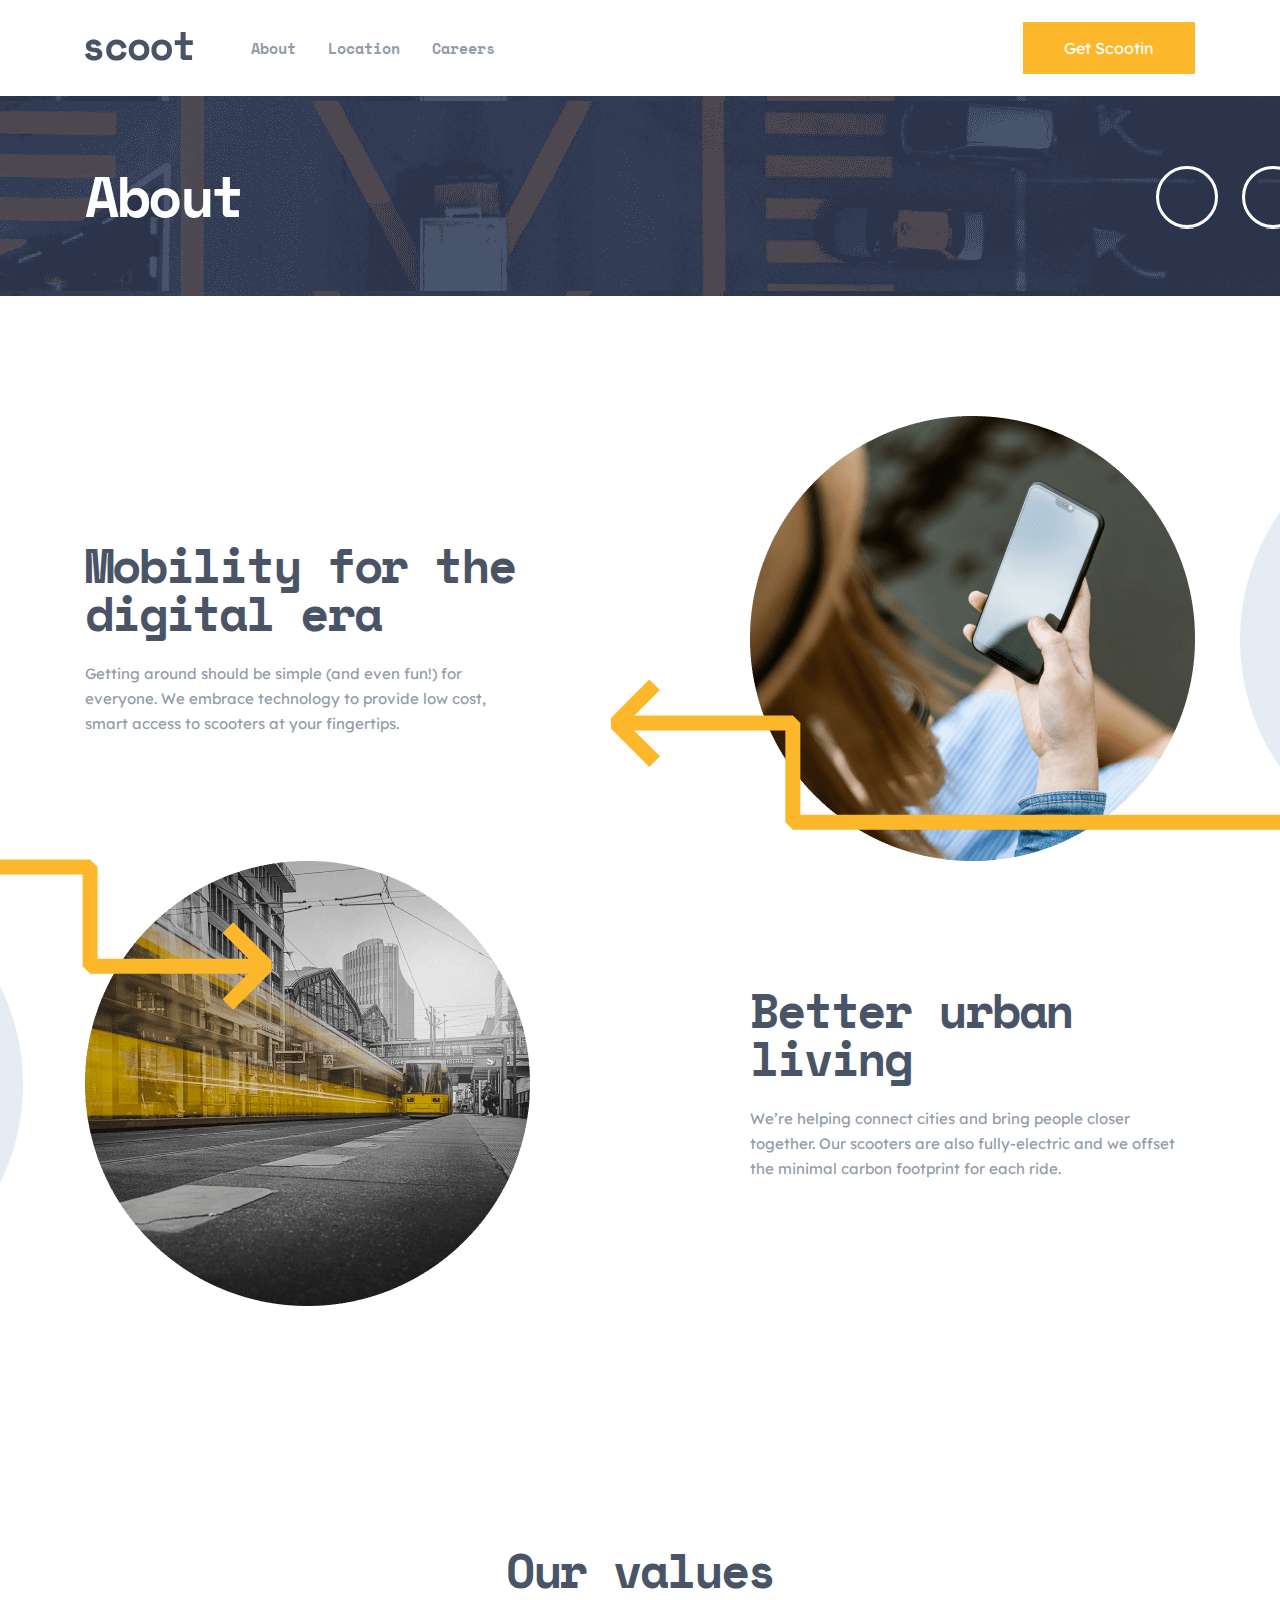
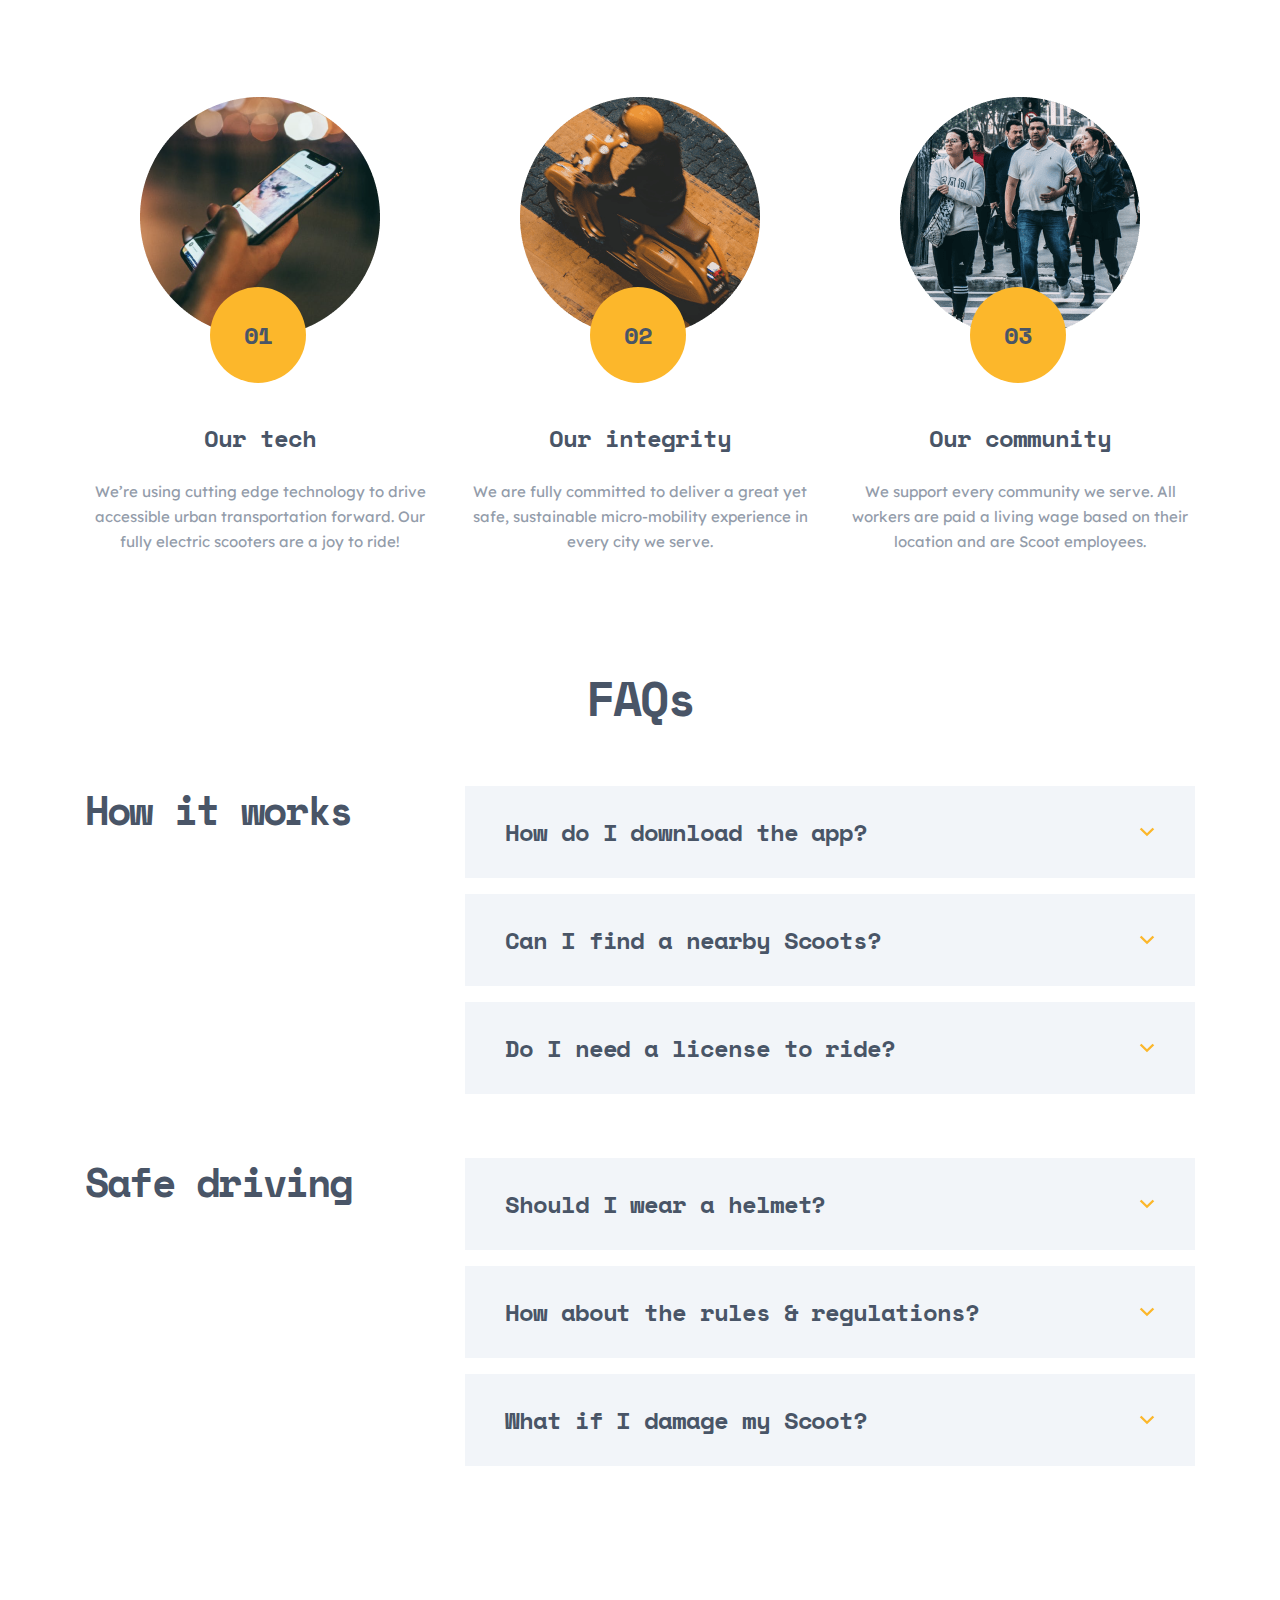
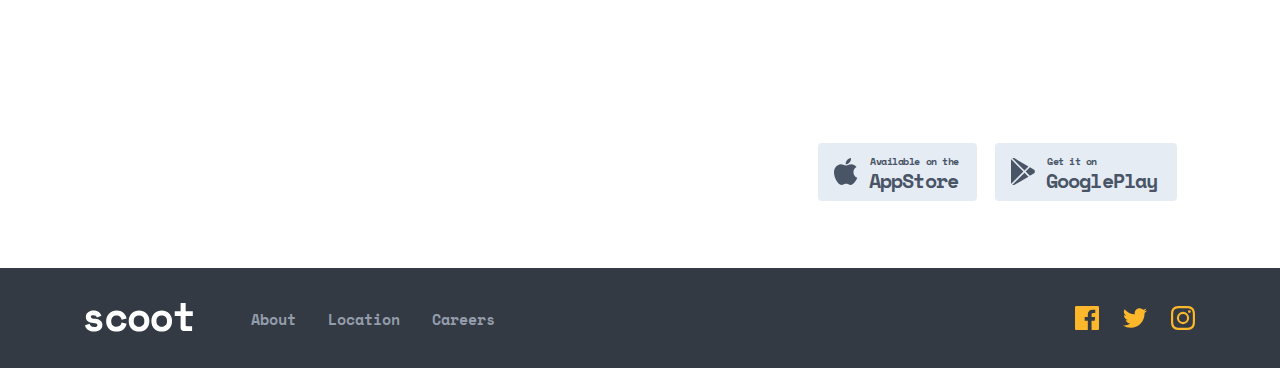
==== commit 6188d269: "Bug fixed and optimized" ====
--- a/about.html
+++ b/about.html
@@ -6,8 +6,8 @@
   <meta http-equiv="X-UA-Compatible" content="IE=edge">
 
   <title>Scoot || About</title>
-  <!-- <link rel="stylesheet" href="./css/main.css"> -->
-  <link rel="stylesheet" href="./css/main.min.css">
+  <link rel="stylesheet" href="./css/main.css">
+  <!-- <link rel="stylesheet" href="./css/main.min.css"> -->
 
 </head>
 <body>
--- a/css/main.css
+++ b/css/main.css
@@ -773,14 +773,77 @@
   margin: 0 auto;
 }
 
-/* #map{
-  display: inline-block;
-  background-image: url("../images/london.png");
-  background-size: 189px 88px;
-  
-  background-repeat: no-repeat;
-  
-} */
+.faqs{
+  padding-bottom: 160px;
+}
+
+.faqs__box{
+  display: flex;
+  align-items: flex-start;
+}
+
+.faqs__box:not(:last-child){
+  margin: 64px 0;
+}
+
+.faqs__text{
+  margin: 0;
+  margin-right: auto;
+  font-family: 'Space Mono';
+  font-weight: 700;
+  font-size: 40px;
+  line-height: 48px;
+  letter-spacing: -1.78571px;
+  color: var(--title-dark-nevy);
+}
+
+.faqs__details-box{
+  width: 730px;
+}
+
+.faqs__details{
+  padding: 32px 40px;
+  list-style: none;
+  background-color: var(--snow);
+}
+.faqs__details .faqs__img{
+  transition: 0.5s ease;
+}
+.faqs__details:hover{
+  background-color: var(--light-yellow);
+}
+
+.faqs__details:not(:last-child){
+  margin-bottom: 16px;
+}
+
+.faqs__summary{
+  display: flex;
+  align-items: center;
+  font-family: 'Space Mono';
+  font-weight: 700;
+  font-size: 24px;
+  line-height: 28px;
+  letter-spacing: -1.07143px;
+  color: var(--title-dark-nevy);
+}
+
+.faqs__img{
+  margin-left: auto;
+}
+
+.faqs__details[open] .faqs__img{
+  transform: rotate(180deg);
+}
+
+.faqs__dttext{
+  font-family: 'Lexend Deca';
+  font-style: normal;
+  font-weight: 400;
+  font-size: 15px;
+  line-height: 25px;
+  color: var(--title-dark-nevy);
+}
 
 
 /* faqs end */
--- a/css/main.min.css
+++ b/css/main.min.css
@@ -1,1044 +1 @@
-/*! normalize.css v8.0.1 | MIT License | github.com/necolas/normalize.css */button,hr,input{overflow:visible}progress,sub,sup{vertical-align:baseline}[type=checkbox],[type=radio],legend{box-sizing:border-box;padding:0}html{line-height:1.15;-webkit-text-size-adjust:100%}body{margin:0}details,main{display:block}h1{font-size:2em;margin:.67em 0}hr{box-sizing:content-box;height:0}code,kbd,pre,samp{font-family:monospace,monospace;font-size:1em}a{background-color:transparent}abbr[title]{border-bottom:none;text-decoration:underline;text-decoration:underline dotted}b,strong{font-weight:bolder}small{font-size:80%}sub,sup{font-size:75%;line-height:0;position:relative}sub{bottom:-.25em}sup{top:-.5em}img{border-style:none}button,input,optgroup,select,textarea{font-family:inherit;font-size:100%;line-height:1.15;margin:0}button,select{text-transform:none}[type=button],[type=reset],[type=submit],button{-webkit-appearance:button}[type=button]::-moz-focus-inner,[type=reset]::-moz-focus-inner,[type=submit]::-moz-focus-inner,button::-moz-focus-inner{border-style:none;padding:0}[type=button]:-moz-focusring,[type=reset]:-moz-focusring,[type=submit]:-moz-focusring,button:-moz-focusring{outline:ButtonText dotted 1px}fieldset{padding:.35em .75em .625em}legend{color:inherit;display:table;max-width:100%;white-space:normal}textarea{overflow:auto}[type=number]::-webkit-inner-spin-button,[type=number]::-webkit-outer-spin-button{height:auto}[type=search]{-webkit-appearance:textfield;outline-offset:-2px}[type=search]::-webkit-search-decoration{-webkit-appearance:none}::-webkit-file-upload-button{-webkit-appearance:button;font:inherit}summary{display:list-item}[hidden],template{display:none}Utilities
-CSS Minifier
-Online CSS Minifier Tool and Compressor, with Fast and Simple API Access
-Input CSS
-/*
-* Prefixed by https://autoprefixer.github.io
-* PostCSS: v8.4.14,
-* Autoprefixer: v10.4.7
-* Browsers: last 4 version
-*/
-
-/* VARIABLES */
-
-:root{
-  --text-color:#fff;
-  --yellow-button:#FCB72B;
-  --title-dark-nevy:#495567;
-  --desc-dim-grey:#939CAA;
-  --light-grey:#E5ECF4;
-  --snow:#F2F5F9;
-  --light-yellow:#FFF4DF;
-}
-
-/* space-mono-700 - latin */
-@font-face {
-  font-family: "Space Mono";
-  font-style: normal;
-  font-weight: 700;
-  src: url("../fonts/space-mono-v11-latin-700.woff2") format("woff2"),
-  url("../fonts/space-mono-v11-latin-700.woff") format("woff");
-}
-
-/* lexend-deca-regular - latin */
-@font-face {
-  font-family: "Lexend Deca";
-  font-style: normal;
-  font-weight: 400;
-  src: url("../fonts/lexend-deca-v16-latin-regular.eot");
-  src: url("../fonts/lexend-deca-v16-latin-regular.eot?#iefix") format("embedded-opentype"),
-  url("../fonts/lexend-deca-v16-latin-regular.woff2") format("woff2"),
-  url("../fonts/lexend-deca-v16-latin-regular.woff") format("woff"),
-  url("../fonts/lexend-deca-v16-latin-regular.ttf") format("truetype"),
-  url("../fonts/lexend-deca-v16-latin-regular.svg#LexendDeca") format("svg");
-}
-
-/* GENERAL */
-*{
-  -webkit-box-sizing: border-box;
-          box-sizing: border-box;
-}
-html{
-  height: 100%;
-}
-
-img{
-  display: block;
-  height: auto;
-}
-
-body{
-  display: -webkit-box;
-  display: -ms-flexbox;
-  display: flex;
-  -webkit-box-orient: vertical;
-  -webkit-box-direction: normal;
-      -ms-flex-direction: column;
-          flex-direction: column;
-  height: 100%;
-  margin: 0;
-  padding: 0;
-  overflow-x: hidden;
-}
-
-
-.visually-hidden {
-  position: absolute;
-  width: 1px;
-  height: 1px;
-  margin: -1px;
-  padding: 0;
-  border: 0;
-  white-space: nowrap;
-  -webkit-clip-path: inset(100%);
-          clip-path: inset(100%);
-  clip: rect(0 0 0 0);
-  overflow: hidden;
-}
-
-/* CONTAINER */
-
-.container{
-  max-width: 1150px;
-  margin-right: auto;
-  margin-left: auto;
-  padding-right: 20px;
-  padding-left: 20px;
-}
-
-/* STICKY-FOOTER */
-main{
-  -webkit-box-flex: 1;
-      -ms-flex-positive: 1;
-          flex-grow: 1;
-}
-
-ul{
-  margin: 0;
-  padding: 0;
-  list-style: none;
-}
-
-a{
-  text-decoration: none;
-}
-
-
-p{
-  font-family: "Lexend Deca";
-}
-
-/* header start */
-
-.site-header{
-  padding: 22px 0;
-}
-
-.site-header__inner, .footer-wrap{
-  display: -webkit-box;
-  display: -ms-flexbox;
-  display: flex;
-  -webkit-box-align: center;
-      -ms-flex-align: center;
-          align-items: center;
-}
-
-.site-header__nav, .footer-wrap-nav{
-  margin-left: 58px;
-}
-
-.site-header__list, .footer-wrap__list{
-  display: -webkit-box;
-  display: -ms-flexbox;
-  display: flex;
-  -webkit-box-align: center;
-      -ms-flex-align: center;
-          align-items: center;
-}
-
-.site-header__item:not(:last-child), .footernav__item:not(:last-child){
-  margin-right: 32px;
-}
-
-.site-header__links, .footernav__link{
-  font-family: 'Space Mono';
-  font-style: normal;
-  font-weight: 700;
-  font-size: 15px;
-  line-height: 25px;
-  color: var(--desc-dim-grey);
-  -webkit-transition: 0.3s ease;
-  -o-transition: 0.3s ease;
-  transition: 0.3s ease;
-}
-
-.site-header__links:hover, .footernav__link:hover{
-  color: var(--yellow-button);
-}
-
-.link{
-  display: inline-block;
-  margin-left: auto;
-  padding: 13px 38px;
-  cursor: pointer;
-  font-family: "Lexend Deca";
-  color: var(--text-color);
-  background-color: var(--yellow-button);
-  border: 3px solid transparent;
-  -webkit-transition: 0.3s ease;
-  -o-transition: 0.3s ease;
-  transition: 0.3s ease;
-}
-
-.link:hover{
-  color: var(--yellow-button);
-  background-color: var(--text-color);
-  border-color: var(--yellow-button);
-}
-
-/* header end */
-
-
-/* values start */
-
-.values{
-  padding-bottom: 120px;
-}
-
-.info-box{
-  width: 540px;
-  margin: 0 auto;
-}
-
-.info-box__title{
-  margin: 0;
-  font-family: 'Space Mono';
-  font-style: normal;
-  font-weight: 700;
-  font-size: 48px;
-  line-height: 48px;
-  letter-spacing: -2.14286px;
-  text-align: center;
-  color: var(--title-dark-nevy);
-}
-
-.values__list{
-  display: -webkit-box;
-  display: -ms-flexbox;
-  display: flex;
-  -webkit-box-align: center;
-      -ms-flex-align: center;
-          align-items: center;
-  margin-top: 103px;
-}
-
-.values__item{
-  position: relative;
-  width: 350px;
-  text-align: center;
-}
-
-.values__item:not(:last-child){
-  margin-right: 30px;
-}
-
-.values__box{
-  position: relative;
-  z-index: 2;
-  width: 240px;
-  height: 240px;
-  margin: 0 auto;
-  background-repeat: no-repeat;
-  background-position: center;
-}
-
-.values__box:after{
-  position: absolute;
-  display: -webkit-box;
-  display: -ms-flexbox;
-  display: flex;
-  -webkit-box-align: center;
-      -ms-flex-align: center;
-          align-items: center;
-  -webkit-box-pack: center;
-      -ms-flex-pack: center;
-          justify-content: center;
-  width: 96px;
-  height: 96px;
-  left: 70px;
-  top: calc(50% + 70px);
-  font-family: 'Space Mono';
-  font-style: normal;
-  font-weight: 700;
-  font-size: 24px;
-  line-height: 28px;
-  text-align: center;
-  letter-spacing: -1.07143px;
-  border-radius: 50%;
-  background-color: var(--yellow-button);
-  color: var(--title-dark-nevy);
-}
-
-.values__item:nth-child(1) .values__box{
-  background-image: url("../images/teach.png");
-}
-
-
-.values__item:nth-child(1) .values__box:after{
-  content: "01";
-}
-
-.values__item:nth-child(2) .values__box:after{
-  content: "02";
-}
-
-.values__item:nth-child(2) .values__box{
-  background-image: url("../images/integrity.png");
-}
-
-.values__item:nth-child(3) .values__box:after{
-  content: "03";
-}
-
-.values__item:nth-child(3) .values__box{
-  background-image: url("../images/comunity.png");
-}
-
-.values__title{
-  margin: 0;
-  margin-top: 87px;
-  margin-bottom: 27px;
-  font-family: 'Space Mono';
-  font-style: normal;
-  font-weight: 700;
-  font-size: 24px;
-  line-height: 28px;
-  letter-spacing: -1.07143px;
-  color: var(--title-dark-nevy);
-}
-
-.values__text{
-  margin: 0;
-  font-family: 'Lexend Deca';
-  font-style: normal;
-  font-weight: 400;
-  font-size: 15px;
-  line-height: 25px;
-  color: var(--desc-dim-grey);
-}
-/* values end */
-
-
-
-
-.hero{
-  position: relative;
-  padding: 153px 0;
-  background-image: url("../images/home-headerr.png");
-  background-size: cover;
-  background-repeat: no-repeat;
-}
-
-
-.hero-wrap{
-  width: 500px;
-}
-
-.hero-wrap__title{
-  margin-top: 0;
-  margin-bottom: 40px;
-  font-weight: 700;
-  font-size: 56px;
-  font-family: "Space Mono";
-  line-height: 56px;
-  letter-spacing: -2.5px;
-  color: #fff;
-  
-}
-
-.hero-wrap__desc-box{
-  position: relative;
-  width: 405px;
-  margin-left: auto;
-  
-}
-
-.hero-wrap__desc-box::before{
-  position: absolute;
-  top: 43px;
-  left: -273px;
-  background-image: url("../images/chiziq-header.svg");
-  width: 203px;
-  height: 15px;
-  content: "";
-}
-
-.hero-wrap__desc-box::after{
-  position: absolute;
-  top: 40px;
-  right: -127%;
-  background-image: url("../images/header-arrow.svg");
-  width: 452px;
-  height: 151px;
-  content: "";
-}
-
-
-.hero-wrap__desc{
-  margin-bottom: 40px;
-  font-weight: 400;
-  font-family: "Lexend Deca";
-  font-size: 15px;
-  line-height: 25px;
-  color: #fff;
-  
-}
-
-.hero-wrap__btn{
-  display: inline-block;
-}
-
-.hero-wrap__btn::after{
-  position: absolute;
-  right: -193%;
-  bottom: 8%;
-  display: block;
-  background-image: url("../images/header-circles.svg");
-  width: 234px;
-  height: 62px;
-  content: "";
-}
-
-.app{
-  padding-top: 160px;
-  padding-bottom: 147px;
-}
-
-.app__list{
-  position: relative;
-  display: -webkit-box;
-  display: -ms-flexbox;
-  display: flex;
-  margin-bottom: 200px;
-}
-
-.app__list::before{
-  position: absolute;
-  top: 39px;
-  left: -17%;
-  z-index: -1;
-  display: inline-block;
-  width: 974px;
-  height: 20px;
-  background-color: var(--light-grey);
-  content: "";
-}
-
-
-
-.app__item{
-  top: 0;
-  left: 0;
-  width: 350px;
-  margin-right: 30px;
-}
-
-.app__item::before{
-  display: inline-block;
-  margin-bottom: 40px;
-  background-image: url("../images/locate.svg");
-  width: 96px;
-  height: 96px;
-  background-repeat: no-repeat;
-  background-position: top left;
-  content: "";
-}
-
-.app__item:nth-child(2):before{
-  background-image: url("../images/scooter.svg");
-}
-
-.app__item:nth-child(3):before{
-  background-image: url("../images/ride.svg");
-}
-
-.app__title{
-  margin-bottom: 27px;
-  font-weight: 700;
-  font-size: 24px;
-  font-family: "Mono Space";
-  line-height: 28px; 
-  letter-spacing: -1.07143px;
-  color: var(--title-dark-nevy);
-  
-}
-
-.app__desc{
-  margin-top: 0;
-  font-weight: 400;
-  font-size: 15px;
-  font-family: "Lexend Deca";
-  line-height: 25px;
-  color: var(--desc-dim-grey);
-  
-}
-
-
-.app__itemm{
-  display: -webkit-box;
-  display: -ms-flexbox;
-  display: flex;
-  -webkit-box-pack: justify;
-      -ms-flex-pack: justify;
-          justify-content: space-between;
-  -webkit-box-align: center;
-      -ms-flex-align: center;
-          align-items: center;
-  margin-bottom: 160px;
-}
-
-
-.app__itemm:nth-child(2){
-  -webkit-box-orient: horizontal;
-  -webkit-box-direction: reverse;
-      -ms-flex-direction: row-reverse;
-          flex-direction: row-reverse;
-}
-
-.app__itemm:nth-child(3){
-  margin-bottom: 0;
-}
-
-.app__left{
-  width: 445px;
-  margin-right: 23px;
-}
-
-.app__heading{
-  margin-bottom: 24px;
-  font-weight: 700;
-  font-size: 48px;
-  font-family: "Mono Space";
-  line-height: 48px;
-  letter-spacing: -2.14286px;
-  color: var(--title-dark-nevy);
-  
-}
-
-.app__info{
-  margin-bottom: 40px;
-  font-weight: 400;
-  font-size: 15px;
-  line-height: 25px;
-  color: var(--desc-dim-grey);
-}
-
-.app__right{
-  position: relative;
-}
-
-.app__right::after{
-  position: absolute;
-  top: 0%;
-  right:-110%;
-  background-image: url("../images/Mask.png");
-  width: 445px;
-  height: 445px;
-  background-repeat: no-repeat;
-  content: "";
-}
-
-.app__right::before{
-  position: absolute;
-  right:-38%;
-  bottom: 0;
-  z-index: 1;
-  background-image: url("../images/telemetry-arrow.svg");
-  width: 741px;
-  height: 151px;
-  background-repeat: no-repeat;
-  content: "";
-}
-
-.app__right--mod::before{
-  top: 1%;
-  left: -122%;
-  -webkit-transform: rotateY(180deg);
-          transform: rotateY(180deg);
-}
-
-.app__right--mod::after{
-  top: 1%;
-  left: -115%;
-}
-
-.app__right--active::before{
-  /* position: absolute; */
-  top: 16%;
-  right: -127%
-}
-
-
-.signup__bg{
-  background-image: url("../images/signup.png");
-  background-size:contain;
-  width: 1440px;
-  height: 300px;
-}
-
-.signup__box{
-  display: -webkit-box;
-  display: -ms-flexbox;
-  display: flex;
-  -webkit-box-pack: justify;
-      -ms-flex-pack: justify;
-          justify-content: space-between;
-  -webkit-box-align: center;
-      -ms-flex-align: center;
-          align-items: center;
-  padding-top: 50px;
-}
-
-.signup__heading-box{
-  width: 415px;
-}
-
-.signup__heading{
-  font-weight: 700;
-  font-size: 48px;
-  font-family: "Mono Space";
-  line-height: 48px;
-  letter-spacing: -2.14286px;
-  color: #fff;
-  
-}
-
-.signup__links{
-  display: -webkit-box;
-  display: -ms-flexbox;
-  display: flex;
-}
-
-.signup__span{
-  position: relative;
-  width: 159px;
-  margin-right: 18px;
-  padding: 8px 16px;
-  background-color: var(--light-grey);
-  border-radius: 4px;
-}
-
-.signup__icon{
-  position: absolute;
-  top: 15px;
-  display: inline;
-}
-
-.signup__txt{
-  margin-left: 36px;
-  font-weight: 700;
-  font-size: 10px;
-  font-family: 'Space Mono';
-  line-height: 15px;
-  letter-spacing: -0.446429px;
-  color: var(--title-dark-nevy);
-}
-
-.signup__text{
-  margin-left: 35px;
-  font-weight: 700;
-  font-size: 20px;
-  font-family: 'Space Mono';
-  line-height: 24px;
-  letter-spacing: -0.892857px;
-  color: var(--title-dark-nevy);
-  
-}
-
-.signup__span--active{
-  width: 182px;
-}
-
-/* about hero start */
-
-.intro-top{
-  position: relative;
-  width: 100%;
-  height: 200px;
-  background-image: url("../images/about.png");
-  background-position: center;
-}
-
-.intro-top--op{
-  background-image: url("../images/hero-bg-img.png");
-}
-
-.intro-top::after{
-  position: absolute;
-  z-index: 3;
-  top: calc(50% - 30px);
-  right: calc(50% - 750px);
-  width: 234px;
-  height: 63px;
-  background-image: url("../images/header-circles.svg");
-  content: "";
-}
-
-.intro-top__title{
-  margin: 0;
-  padding: 72px 0;
-  font-family: 'Space Mono';
-  font-weight: 700;
-  font-size: 56px;
-  line-height: 56px;
-  letter-spacing: -2.5px;
-  color: var(--text-color);
-}
-
-.about-hero__list{
-  padding: 120px 0;
-}
-
-.about-hero__item{
-  display: -webkit-box;
-  display: -ms-flexbox;
-  display: flex;
-  -webkit-box-align: center;
-      -ms-flex-align: center;
-          align-items: center;
-}
-
-.about-hero__item:nth-child(even){
-  position: relative;
-  -webkit-box-orient: horizontal;
-  -webkit-box-direction: reverse;
-      -ms-flex-direction: row-reverse;
-          flex-direction: row-reverse;
-  margin-bottom: 120px;
-}
-
-.about-hero__item:nth-child(1){
-  position: relative;
-}
-
-.about-hero__item:nth-child(1):after{
-  position: absolute;
-  content: "";
-  top: calc(50% + 40px);
-  left: calc(50% - 30px);
-  width: 740px;
-  height: 151px;
-  background-image: url("../images/mmobility-arrow.svg");
-  background-repeat: no-repeat;
-}
-
-.about-hero__item:nth-child(2) .about-hero__img{
-  margin-right: 220px;
-  position: relative;
-}
-
-.about-hero__item:nth-child(2)::before{
-  position: absolute;
-  z-index: 4;
-  content: "";
-  top: calc(50% - 225px);
-  right: calc(50% + 80px);
-  width: 740px;
-  height: 151px;
-  background-image: url("../images/header-arrow.svg");
-  background-repeat: no-repeat;
-}
-
-.about-hero__item:nth-child(odd) .about-hero__img{
-  margin-left: 220px;
-}
-
-.about-hero__info, .careers__info-box{
-  position: relative;
-  width: 445px;
-}
-
-.about-hero__item:nth-child(1) .about-hero__img::after{
-  position: absolute;
-  top: calc(50% - 222px);
-  left: calc(50% + 600px);
-  z-index: 2;
-  content: "";
-  width: 445px;
-  height: 445px;
-  background-image: url("../images/Mask.png");
-  background-repeat: no-repeat;
-}
-
-.about-hero__item:nth-child(2) .about-hero__info::before{
-  position: absolute;
-  top: calc(50% - 222px);
-  right: calc(50% + 950px);
-  z-index: 2;
-  content: "";
-  width: 445px;
-  height: 445px;
-  background-image: url("../images/Mask.png");
-  background-repeat: no-repeat;
-}
-
-.about-hero__title, .careers__title{
-  margin: 0;
-  margin-bottom: 24px;
-  font-family: 'Space Mono';
-  font-weight: 700;
-  font-size: 48px;
-  line-height: 48px;
-  letter-spacing: -2.14286px;
-  color: var(--title-dark-nevy);
-}
-
-.about-hero__text, .careers__text{
-  margin: 0;
-  font-family: 'Lexend Deca';
-  font-style: normal;
-  font-weight: 400;
-  font-size: 15px;
-  line-height: 25px;
-  color: var(--desc-dim-grey);
-}
-
-/* about hero end */
-
-/* values start */
-
-.values{
-  padding-bottom: 120px;
-}
-
-.info-box{
-  width: 540px;
-  margin: 0 auto;
-}
-
-.info-box__title{
-  margin: 0;
-  font-family: 'Space Mono';
-  font-style: normal;
-  font-weight: 700;
-  font-size: 48px;
-  line-height: 48px;
-  letter-spacing: -2.14286px;
-  text-align: center;
-  color: var(--title-dark-nevy);
-}
-
-.values__list{
-  display: -webkit-box;
-  display: -ms-flexbox;
-  display: flex;
-  -webkit-box-align: center;
-      -ms-flex-align: center;
-          align-items: center;
-  margin-top: 103px;
-}
-
-.values__item{
-  position: relative;
-  width: 350px;
-  text-align: center;
-}
-
-.values__item:not(:last-child){
-  margin-right: 30px;
-}
-
-.values__box{
-  position: relative;
-  z-index: 2;
-  width: 240px;
-  height: 240px;
-  margin: 0 auto;
-}
-
-/* #map{
-  display: inline-block;
-  background-image: url("../images/london.png");
-  background-size: 189px 88px;
-  
-  background-repeat: no-repeat;
-  
-} */
-
-
-/* faqs end */
-
-/* careers start */
-
-.careers{
-  display: -webkit-box;
-  display: -ms-flexbox;
-  display: flex;
-  -webkit-box-align: center;
-      -ms-flex-align: center;
-          align-items: center;
-  padding: 120px 0;
-}
-
-.careers__info-box::after{
-  position: absolute;
-  top: calc(50% - 222px);
-  left: calc(50% + 950px);
-  z-index: 2;
-  content: "";
-  width: 445px;
-  height: 445px;
-  background-image: url("../images/Mask.png");
-  background-repeat: no-repeat;
-}
-
-.careers__text--md{
-  margin-bottom: 40px;
-}
-
-.links--cr{
-  padding: 14px 48px;
-}
-
-.links--fl{
-  padding: 14px 67px;
-}
-
-.careers__img{
-  position: relative;
-  width: 445px;
-  height: 445px;
-  margin-left: 220px;
-  background-image: url("../images/careers-img.png");
-  background-repeat: no-repeat;
-}
-
-.careers__img::after{
-  position: absolute;
-  top: calc(50% + 75px);
-  right: calc(50% - 382px);
-  z-index: 3;
-  content: "";
-  width: 740px;
-  height: 150px;
-  background-image: url("../images/telemetry-arrow.svg");
-  background-repeat: no-repeat;
-}
-/* careers end */
-
-/* fielts start */
-
-.fielts{
-  padding-bottom: 120px;
-}
-
-.fielts-box{
-  display: -webkit-box;
-  display: -ms-flexbox;
-  display: flex;
-  -webkit-box-align: center;
-      -ms-flex-align: center;
-          align-items: center;
-  margin-right: auto;
-  padding: 32px 64px 35px 40px;
-  background-color: var(--snow);
-}
-
-.fielts-box:not(:last-child){
-  margin-bottom: 24px;
-}
-
-.fielts-box__title{
-  display: block;
-  margin: 0;
-  margin-bottom: 8px;
-  font-family: 'Space Mono';
-  font-weight: 700;
-  font-size: 24px;
-  line-height: 28px;
-  letter-spacing: -1.07143px;
-  color: var(--title-dark-nevy);
-}
-
-.fielts-box__text{
-  display: block;
-  margin: 0;
-  font-family: 'Lexend Deca';
-  font-weight: 400;
-  font-size: 15px;
-  line-height: 25px;
-  color: var(--title-dark-nevy);
-}
-/* fielts end */
-
-/* LOCATION STYLES START */
-
-.message__box{
-  display: -webkit-box;
-  display: -ms-flexbox;
-  display: flex;
-  -webkit-box-align: center;
-      -ms-flex-align: center;
-          align-items: center;
-  padding-bottom: 50px;
-}
-
-.message__txt-box{
-  width: 351px;
-}
-
-.message__heading{
-  font-family: "Space Mono";
-  font-weight: 700;
-  font-size: 48px;
-  line-height: 48px;  
-  letter-spacing: -2.14286px;
-  color: #495567;
-}
-
-.message__desc-box{
-  width: 445px;
-}
-
-.message__desc{
-  font-family: "Lexend Deca";
-  font-weight: 400;
-  font-size: 15px;
-  line-height: 25px;
-  color: #939CAA;
-  
-}
-
-
-/* footer start */
-
-.site-footer{
-  width: 100%;
-  background-color: #333A44;
-  padding-top: 35px;
-  padding-bottom: 32px;
-}
-
-.footer-wrap__link-img{
-  color: var(--text-color);
-}
-
-.social-list{
-  display: -webkit-box;
-  display: -ms-flexbox;
-  display: flex;
-  -webkit-box-align: center;
-      -ms-flex-align: center;
-          align-items: center;
-  margin-left: auto;
-  list-style: none;
-}
-
-.social-list__item:not(:last-child){
-  margin-right: 24px;
-}
-
-.social-list__icon{
-  color: var(--yellow-button);
-  -webkit-transition: 0.3s ease;
-  -o-transition: 0.3s ease;
-  transition: 0.3s ease;
-}
-
-.social-list__icon:hover{
-  color: var(--text-color);
-}
-
-/* footer finish */
-Minified CSS Output
-body,html{height:100%}body,ul{margin:0;padding:0}.footernav__link:hover,.link:hover,.site-header__links:hover{color:var(--yellow-button)}.app__item::before,.app__right::after,.app__right::before,.hero{background-repeat:no-repeat}.about-hero__item:nth-child(2n),.app__itemm:nth-child(2){-webkit-box-orient:horizontal;-webkit-box-direction:reverse}.intro-top,.values__box{background-position:center}.social-list,ul{list-style:none}:root{--text-color:#fff;--yellow-button:#FCB72B;--title-dark-nevy:#495567;--desc-dim-grey:#939CAA;--light-grey:#E5ECF4;--snow:#F2F5F9;--light-yellow:#FFF4DF}@font-face{font-family:"Space Mono";font-style:normal;font-weight:700;src:url("../fonts/space-mono-v11-latin-700.woff2") format("woff2"),url("../fonts/space-mono-v11-latin-700.woff") format("woff")}@font-face{font-family:"Lexend Deca";font-style:normal;font-weight:400;src:url("../fonts/lexend-deca-v16-latin-regular.eot");src:url("../fonts/lexend-deca-v16-latin-regular.eot?#iefix") format("embedded-opentype"),url("../fonts/lexend-deca-v16-latin-regular.woff2") format("woff2"),url("../fonts/lexend-deca-v16-latin-regular.woff") format("woff"),url("../fonts/lexend-deca-v16-latin-regular.ttf") format("truetype"),url("../fonts/lexend-deca-v16-latin-regular.svg#LexendDeca") format("svg")}*{-webkit-box-sizing:border-box;box-sizing:border-box}img{display:block;height:auto}.app__list,.values__box:after,body{display:-webkit-box;display:-ms-flexbox}body{display:flex;-webkit-box-orient:vertical;-webkit-box-direction:normal;-ms-flex-direction:column;flex-direction:column;overflow-x:hidden}.visually-hidden{position:absolute;width:1px;height:1px;margin:-1px;padding:0;border:0;white-space:nowrap;-webkit-clip-path:inset(100%);clip-path:inset(100%);clip:rect(0 0 0 0);overflow:hidden}.app__list,.app__right,.hero,.signup__span{position:relative}.container{max-width:1150px;margin-right:auto;margin-left:auto;padding-right:20px;padding-left:20px}main{-webkit-box-flex:1;-ms-flex-positive:1;flex-grow:1}a{text-decoration:none}p{font-family:"Lexend Deca"}.site-header{padding:22px 0}.about-hero__item,.footer-wrap,.footer-wrap__list,.site-header__inner,.site-header__list{display:-webkit-box;display:-ms-flexbox;display:flex;-webkit-box-align:center;-ms-flex-align:center;align-items:center}.hero-wrap__btn,.link{display:inline-block}.footer-wrap-nav,.site-header__nav{margin-left:58px}.footernav__item:not(:last-child),.site-header__item:not(:last-child){margin-right:32px}.footernav__link,.site-header__links{font-family:'Space Mono';font-style:normal;font-weight:700;font-size:15px;line-height:25px;color:var(--desc-dim-grey);-webkit-transition:.3s;-o-transition:.3s;transition:.3s}.link{margin-left:auto;padding:13px 38px;cursor:pointer;font-family:"Lexend Deca";color:var(--text-color);background-color:var(--yellow-button);border:3px solid transparent;-webkit-transition:.3s;-o-transition:.3s;transition:.3s}.link:hover{background-color:var(--text-color);border-color:var(--yellow-button)}.values__box:after,.values__title{font-family:'Space Mono';font-weight:700;font-size:24px;line-height:28px;letter-spacing:-1.07143px;color:var(--title-dark-nevy);font-style:normal}.values__box:after{position:absolute;display:flex;-webkit-box-align:center;-ms-flex-align:center;align-items:center;-webkit-box-pack:center;-ms-flex-pack:center;justify-content:center;width:96px;height:96px;left:70px;top:calc(50% + 70px);text-align:center;border-radius:50%;background-color:var(--yellow-button)}.app__list::before,.signup__span{background-color:var(--light-grey)}.values__item:first-child .values__box{background-image:url("../images/teach.png")}.values__item:first-child .values__box:after{content:"01"}.values__item:nth-child(2) .values__box:after{content:"02"}.values__item:nth-child(2) .values__box{background-image:url("../images/integrity.png")}.values__item:nth-child(3) .values__box:after{content:"03"}.values__item:nth-child(3) .values__box{background-image:url("../images/comunity.png")}.values__title{margin:87px 0 27px}.about-hero__text,.careers__text,.values__text{margin:0;font-family:'Lexend Deca';font-style:normal;font-weight:400;font-size:15px;line-height:25px;color:var(--desc-dim-grey)}.hero{padding:153px 0;background-image:url("../images/home-headerr.png");background-size:cover}.hero-wrap{width:500px}.hero-wrap__title{margin-top:0;margin-bottom:40px;font-weight:700;font-size:56px;font-family:"Space Mono";line-height:56px;letter-spacing:-2.5px;color:#fff}.hero-wrap__desc-box{position:relative;width:405px;margin-left:auto}.hero-wrap__desc-box::before{position:absolute;top:43px;left:-273px;background-image:url("../images/chiziq-header.svg");width:203px;height:15px;content:""}.hero-wrap__desc-box::after{position:absolute;top:40px;right:-127%;background-image:url("../images/header-arrow.svg");width:452px;height:151px;content:""}.hero-wrap__desc{margin-bottom:40px;font-weight:400;font-family:"Lexend Deca";font-size:15px;line-height:25px;color:#fff}.hero-wrap__btn::after{position:absolute;right:-193%;bottom:8%;display:block;background-image:url("../images/header-circles.svg");width:234px;height:62px;content:""}.app{padding-top:160px;padding-bottom:147px}.app__list{display:flex;margin-bottom:200px}.app__itemm,.signup__box{display:-webkit-box;display:-ms-flexbox}.app__list::before{position:absolute;top:39px;left:-17%;z-index:-1;display:inline-block;width:974px;height:20px;content:""}.app__item{top:0;left:0;width:350px;margin-right:30px}.app__item::before{display:inline-block;margin-bottom:40px;background-image:url("../images/locate.svg");width:96px;height:96px;background-position:top left;content:""}.app__item:nth-child(2):before{background-image:url("../images/scooter.svg")}.app__item:nth-child(3):before{background-image:url("../images/ride.svg")}.app__title{margin-bottom:27px;font-weight:700;font-size:24px;font-family:"Mono Space";line-height:28px;letter-spacing:-1.07143px;color:var(--title-dark-nevy)}.app__desc{margin-top:0;font-weight:400;font-size:15px;font-family:"Lexend Deca";line-height:25px;color:var(--desc-dim-grey)}.app__heading,.signup__heading{font-weight:700;font-family:"Mono Space";letter-spacing:-2.14286px}.app__itemm{display:flex;-webkit-box-pack:justify;-ms-flex-pack:justify;justify-content:space-between;-webkit-box-align:center;-ms-flex-align:center;align-items:center;margin-bottom:160px}.app__itemm:nth-child(2){-ms-flex-direction:row-reverse;flex-direction:row-reverse}.app__itemm:nth-child(3){margin-bottom:0}.app__left{width:445px;margin-right:23px}.app__heading{margin-bottom:24px;font-size:48px;line-height:48px;color:var(--title-dark-nevy)}.app__info{margin-bottom:40px;font-weight:400;font-size:15px;line-height:25px;color:var(--desc-dim-grey)}.app__right::after{position:absolute;top:0;right:-110%;background-image:url("../images/Mask.png");width:445px;height:445px;content:""}.app__right::before{position:absolute;right:-38%;bottom:0;z-index:1;background-image:url("../images/telemetry-arrow.svg");width:741px;height:151px;content:""}.app__right--mod::before{top:1%;left:-122%;-webkit-transform:rotateY(180deg);transform:rotateY(180deg)}.app__right--mod::after{top:1%;left:-115%}.app__right--active::before{right:-127%}.signup__bg{background-image:url("../images/signup.png");background-size:contain;width:1440px;height:300px}.signup__box{display:flex;-webkit-box-pack:justify;-ms-flex-pack:justify;justify-content:space-between;-webkit-box-align:center;-ms-flex-align:center;align-items:center;padding-top:50px}.signup__heading-box{width:415px}.signup__heading{font-size:48px;line-height:48px;color:#fff}.signup__text,.signup__txt{color:var(--title-dark-nevy);font-family:'Space Mono';font-weight:700}.signup__links{display:-webkit-box;display:-ms-flexbox;display:flex}.signup__span{width:159px;margin-right:18px;padding:8px 16px;border-radius:4px}.signup__icon{position:absolute;top:15px;display:inline}.signup__txt{margin-left:36px;font-size:10px;line-height:15px;letter-spacing:-.446429px}.signup__text{margin-left:35px;font-size:20px;line-height:24px;letter-spacing:-.892857px}.signup__span--active{width:182px}.intro-top{position:relative;width:100%;height:200px;background-image:url("../images/about.png")}.intro-top--op{background-image:url("../images/hero-bg-img.png")}.intro-top::after{position:absolute;z-index:3;top:calc(50% - 30px);right:calc(50% - 750px);width:234px;height:63px;background-image:url("../images/header-circles.svg");content:""}.about-hero__item:first-child:after,.about-hero__item:nth-child(2)::before{position:absolute;content:"";width:740px;height:151px;background-repeat:no-repeat}.intro-top__title{margin:0;padding:72px 0;font-family:'Space Mono';font-weight:700;font-size:56px;line-height:56px;letter-spacing:-2.5px;color:var(--text-color)}.about-hero__title,.careers__title,.info-box__title{font-size:48px;line-height:48px;letter-spacing:-2.14286px;color:var(--title-dark-nevy);font-family:'Space Mono';font-weight:700}.about-hero__list{padding:120px 0}.about-hero__item:nth-child(2n){position:relative;-ms-flex-direction:row-reverse;flex-direction:row-reverse;margin-bottom:120px}.careers,.values__list{display:-webkit-box;display:-ms-flexbox;-webkit-box-align:center}.about-hero__item:first-child{position:relative}.about-hero__item:first-child:after{top:calc(50% + 40px);left:calc(50% - 30px);background-image:url("../images/mmobility-arrow.svg")}.about-hero__item:nth-child(2) .about-hero__img{margin-right:220px;position:relative}.about-hero__item:nth-child(2)::before{z-index:4;top:calc(50% - 225px);right:calc(50% + 80px);background-image:url("../images/header-arrow.svg")}.about-hero__item:first-child .about-hero__img::after,.about-hero__item:nth-child(2) .about-hero__info::before,.careers__info-box::after{top:calc(50% - 222px);z-index:2;background-image:url("../images/Mask.png");position:absolute;content:""}.about-hero__item:nth-child(odd) .about-hero__img{margin-left:220px}.about-hero__info,.careers__info-box{position:relative;width:445px}.about-hero__item:first-child .about-hero__img::after{left:calc(50% + 600px);width:445px;height:445px;background-repeat:no-repeat}.about-hero__item:nth-child(2) .about-hero__info::before{right:calc(50% + 950px);width:445px;height:445px;background-repeat:no-repeat}.about-hero__title,.careers__title{margin:0 0 24px}.fielts,.values{padding-bottom:120px}.info-box{width:540px;margin:0 auto}.info-box__title{margin:0;font-style:normal;text-align:center}.values__list{display:flex;-ms-flex-align:center;align-items:center;margin-top:103px}.values__item{position:relative;width:350px;text-align:center}.values__item:not(:last-child){margin-right:30px}.values__box{background-repeat:no-repeat;position:relative;z-index:2;width:240px;height:240px;margin:0 auto}.careers__img,.careers__info-box::after{width:445px;height:445px;background-repeat:no-repeat}.careers{display:flex;-ms-flex-align:center;align-items:center;padding:120px 0}.fielts-box,.message__box{display:-webkit-box;display:-ms-flexbox;-webkit-box-align:center}.careers__info-box::after{left:calc(50% + 950px)}.careers__text--md{margin-bottom:40px}.links--cr{padding:14px 48px}.links--fl{padding:14px 67px}.careers__img{position:relative;margin-left:220px;background-image:url("../images/careers-img.png")}.careers__img::after{position:absolute;top:calc(50% + 75px);right:calc(50% - 382px);z-index:3;content:"";width:740px;height:150px;background-image:url("../images/telemetry-arrow.svg");background-repeat:no-repeat}.fielts-box{display:flex;-ms-flex-align:center;align-items:center;margin-right:auto;padding:32px 64px 35px 40px;background-color:var(--snow)}.fielts-box__text,.fielts-box__title{display:block;color:var(--title-dark-nevy)}.fielts-box:not(:last-child){margin-bottom:24px}.fielts-box__title{margin:0 0 8px;font-family:'Space Mono';font-weight:700;font-size:24px;line-height:28px;letter-spacing:-1.07143px}.fielts-box__text{margin:0;font-family:'Lexend Deca';font-weight:400;font-size:15px;line-height:25px}.message__box{display:flex;-ms-flex-align:center;align-items:center;padding-bottom:50px}.message__txt-box{width:351px}.message__heading{font-family:"Space Mono";font-weight:700;font-size:48px;line-height:48px;letter-spacing:-2.14286px;color:#495567}.message__desc-box{width:445px}.message__desc{font-family:"Lexend Deca";font-weight:400;font-size:15px;line-height:25px;color:#939caa}.footer-wrap__link-img,.social-list__icon:hover{color:var(--text-color)}.site-footer{width:100%;background-color:#333a44;padding-top:35px;padding-bottom:32px}.social-list{display:-webkit-box;display:-ms-flexbox;display:flex;-webkit-box-align:center;-ms-flex-align:center;align-items:center;margin-left:auto}.social-list__item:not(:last-child){margin-right:24px}.social-list__icon{color:var(--yellow-button);-webkit-transition:.3s;-o-transition:.3s;transition:.3s}
+/*! normalize.css v8.0.1 | MIT License | github.com/necolas/normalize.css */button,hr,input{overflow:visible}progress,sub,sup{vertical-align:baseline}[type=checkbox],[type=radio],legend{box-sizing:border-box;padding:0}html{line-height:1.15;-webkit-text-size-adjust:100%}body{margin:0}details,main{display:block}h1{font-size:2em;margin:.67em 0}hr{box-sizing:content-box;height:0}code,kbd,pre,samp{font-family:monospace,monospace;font-size:1em}a{background-color:transparent}abbr[title]{border-bottom:none;text-decoration:underline;text-decoration:underline dotted}b,strong{font-weight:bolder}small{font-size:80%}sub,sup{font-size:75%;line-height:0;position:relative}sub{bottom:-.25em}sup{top:-.5em}img{border-style:none}button,input,optgroup,select,textarea{font-family:inherit;font-size:100%;line-height:1.15;margin:0}button,select{text-transform:none}[type=button],[type=reset],[type=submit],button{-webkit-appearance:button}[type=button]::-moz-focus-inner,[type=reset]::-moz-focus-inner,[type=submit]::-moz-focus-inner,button::-moz-focus-inner{border-style:none;padding:0}[type=button]:-moz-focusring,[type=reset]:-moz-focusring,[type=submit]:-moz-focusring,button:-moz-focusring{outline:ButtonText dotted 1px}fieldset{padding:.35em .75em .625em}legend{color:inherit;display:table;max-width:100%;white-space:normal}textarea{overflow:auto}[type=number]::-webkit-inner-spin-button,[type=number]::-webkit-outer-spin-button{height:auto}[type=search]{-webkit-appearance:textfield;outline-offset:-2px}[type=search]::-webkit-search-decoration{-webkit-appearance:none}::-webkit-file-upload-button{-webkit-appearance:button;font:inherit}summary{display:list-item}[hidden],template{display:none}body,html{height:100%}body,ul{margin:0;padding:0}.footernav__link:hover,.link:hover,.site-header__links:hover{color:var(--yellow-button)}.app__item::before,.app__right::after,.app__right::before,.hero{background-repeat:no-repeat}.intro-top,.values__box{background-position:center}.faqs__details,.social-list,ul{list-style:none}:root{--text-color:#fff;--yellow-button:#FCB72B;--title-dark-nevy:#495567;--desc-dim-grey:#939CAA;--light-grey:#E5ECF4;--snow:#F2F5F9;--light-yellow:#FFF4DF}@font-face{font-family:"Space Mono";font-style:normal;font-weight:700;src:url("../fonts/space-mono-v11-latin-700.woff2") format("woff2"),url("../fonts/space-mono-v11-latin-700.woff") format("woff")}@font-face{font-family:"Lexend Deca";font-style:normal;font-weight:400;src:url("../fonts/lexend-deca-v16-latin-regular.eot");src:url("../fonts/lexend-deca-v16-latin-regular.eot?#iefix") format("embedded-opentype"),url("../fonts/lexend-deca-v16-latin-regular.woff2") format("woff2"),url("../fonts/lexend-deca-v16-latin-regular.woff") format("woff"),url("../fonts/lexend-deca-v16-latin-regular.ttf") format("truetype"),url("../fonts/lexend-deca-v16-latin-regular.svg#LexendDeca") format("svg")}*{box-sizing:border-box}img{display:block;height:auto}body{display:flex;flex-direction:column;overflow-x:hidden}.visually-hidden{position:absolute;width:1px;height:1px;margin:-1px;padding:0;border:0;white-space:nowrap;clip-path:inset(100%);clip:rect(0 0 0 0);overflow:hidden}.app__list,.app__right,.hero,.signup__span{position:relative}.container{max-width:1150px;margin-right:auto;margin-left:auto;padding-right:20px;padding-left:20px}main{flex-grow:1}a{text-decoration:none}p{font-family:"Lexend Deca"}.site-header{padding:22px 0}.about-hero__item,.footer-wrap,.footer-wrap__list,.site-header__inner,.site-header__list{display:flex;align-items:center}.hero-wrap__btn,.link{display:inline-block}.footer-wrap-nav,.site-header__nav{margin-left:58px}.footernav__item:not(:last-child),.site-header__item:not(:last-child){margin-right:32px}.footernav__link,.site-header__links{font-family:'Space Mono';font-style:normal;font-weight:700;font-size:15px;line-height:25px;color:var(--desc-dim-grey);transition:.3s}.link{margin-left:auto;padding:13px 38px;cursor:pointer;font-family:"Lexend Deca";color:var(--text-color);background-color:var(--yellow-button);border:3px solid transparent;transition:.3s}.link:hover{background-color:var(--text-color);border-color:var(--yellow-button)}.values__box:after,.values__title{font-family:'Space Mono';font-weight:700;font-size:24px;line-height:28px;letter-spacing:-1.07143px;color:var(--title-dark-nevy);font-style:normal}.values__box:after{position:absolute;display:flex;align-items:center;justify-content:center;width:96px;height:96px;left:70px;top:calc(50% + 70px);text-align:center;border-radius:50%;background-color:var(--yellow-button)}.app__list::before,.signup__span{background-color:var(--light-grey)}.values__item:first-child .values__box{background-image:url("../images/teach.png")}.values__item:first-child .values__box:after{content:"01"}.values__item:nth-child(2) .values__box:after{content:"02"}.values__item:nth-child(2) .values__box{background-image:url("../images/integrity.png")}.values__item:nth-child(3) .values__box:after{content:"03"}.values__item:nth-child(3) .values__box{background-image:url("../images/comunity.png")}.values__title{margin:87px 0 27px}.about-hero__text,.careers__text,.values__text{margin:0;font-family:'Lexend Deca';font-style:normal;font-weight:400;font-size:15px;line-height:25px;color:var(--desc-dim-grey)}.hero{padding:153px 0;background-image:url("../images/home-headerr.png");background-size:cover}.hero-wrap{width:500px}.hero-wrap__title{margin-top:0;margin-bottom:40px;font-weight:700;font-size:56px;font-family:"Space Mono";line-height:56px;letter-spacing:-2.5px;color:#fff}.hero-wrap__desc-box{position:relative;width:405px;margin-left:auto}.hero-wrap__desc-box::before{position:absolute;top:43px;left:-273px;background-image:url("../images/chiziq-header.svg");width:203px;height:15px;content:""}.hero-wrap__desc-box::after{position:absolute;top:40px;right:-127%;background-image:url("../images/header-arrow.svg");width:452px;height:151px;content:""}.hero-wrap__desc{margin-bottom:40px;font-weight:400;font-family:"Lexend Deca";font-size:15px;line-height:25px;color:#fff}.app__itemm,.app__list,.signup__box,.signup__links{display:flex}.hero-wrap__btn::after{position:absolute;right:-193%;bottom:8%;display:block;background-image:url("../images/header-circles.svg");width:234px;height:62px;content:""}.app{padding-top:160px;padding-bottom:147px}.app__list{margin-bottom:200px}.app__list::before{position:absolute;top:39px;left:-17%;z-index:-1;display:inline-block;width:974px;height:20px;content:""}.app__item{top:0;left:0;width:350px;margin-right:30px}.app__item::before{display:inline-block;margin-bottom:40px;background-image:url("../images/locate.svg");width:96px;height:96px;background-position:top left;content:""}.app__item:nth-child(2):before{background-image:url("../images/scooter.svg")}.app__item:nth-child(3):before{background-image:url("../images/ride.svg")}.app__title{margin-bottom:27px;font-weight:700;font-size:24px;font-family:"Mono Space";line-height:28px;letter-spacing:-1.07143px;color:var(--title-dark-nevy)}.app__desc{margin-top:0;font-weight:400;font-size:15px;font-family:"Lexend Deca";line-height:25px;color:var(--desc-dim-grey)}.app__heading,.signup__heading{font-weight:700;font-family:"Mono Space";letter-spacing:-2.14286px}.app__itemm{justify-content:space-between;align-items:center;margin-bottom:160px}.app__itemm:nth-child(2){flex-direction:row-reverse}.app__itemm:nth-child(3){margin-bottom:0}.app__left{width:445px;margin-right:23px}.app__heading{margin-bottom:24px;font-size:48px;line-height:48px;color:var(--title-dark-nevy)}.app__info{margin-bottom:40px;font-weight:400;font-size:15px;line-height:25px;color:var(--desc-dim-grey)}.app__right::after{position:absolute;top:0;right:-110%;background-image:url("../images/Mask.png");width:445px;height:445px;content:""}.app__right::before{position:absolute;right:-38%;bottom:0;z-index:1;background-image:url("../images/telemetry-arrow.svg");width:741px;height:151px;content:""}.app__right--mod::before{top:1%;left:-122%;transform:rotateY(180deg)}.app__right--mod::after{top:1%;left:-115%}.app__right--active::before{right:-127%}.signup__bg{background-image:url("../images/signup.png");background-size:contain;width:1440px;height:300px}.signup__box{justify-content:space-between;align-items:center;padding-top:50px}.signup__heading-box{width:415px}.signup__heading{font-size:48px;line-height:48px;color:#fff}.signup__text,.signup__txt{color:var(--title-dark-nevy);font-family:'Space Mono';font-weight:700}.signup__span{width:159px;margin-right:18px;padding:8px 16px;border-radius:4px}.faqs__details,.fielts-box{background-color:var(--snow)}.signup__icon{position:absolute;top:15px;display:inline}.signup__txt{margin-left:36px;font-size:10px;line-height:15px;letter-spacing:-.446429px}.signup__text{margin-left:35px;font-size:20px;line-height:24px;letter-spacing:-.892857px}.signup__span--active{width:182px}.intro-top{position:relative;width:100%;height:200px;background-image:url("../images/about.png")}.intro-top--op{background-image:url("../images/hero-bg-img.png")}.intro-top::after{position:absolute;z-index:3;top:calc(50% - 30px);right:calc(50% - 750px);width:234px;height:63px;background-image:url("../images/header-circles.svg");content:""}.about-hero__item:first-child:after,.about-hero__item:nth-child(2)::before{position:absolute;content:"";width:740px;height:151px;background-repeat:no-repeat}.intro-top__title{margin:0;padding:72px 0;font-family:'Space Mono';font-weight:700;font-size:56px;line-height:56px;letter-spacing:-2.5px;color:var(--text-color)}.about-hero__title,.careers__title,.info-box__title{font-size:48px;letter-spacing:-2.14286px;line-height:48px;font-family:'Space Mono';font-weight:700}.faqs__dttext,.faqs__summary,.faqs__text,.info-box__title{color:var(--title-dark-nevy)}.about-hero__list{padding:120px 0}.about-hero__item:nth-child(2n){position:relative;flex-direction:row-reverse;margin-bottom:120px}.about-hero__item:first-child{position:relative}.about-hero__item:first-child:after{top:calc(50% + 40px);left:calc(50% - 30px);background-image:url("../images/mmobility-arrow.svg")}.about-hero__item:nth-child(2) .about-hero__img{margin-right:220px;position:relative}.about-hero__item:nth-child(2)::before{z-index:4;top:calc(50% - 225px);right:calc(50% + 80px);background-image:url("../images/header-arrow.svg")}.about-hero__item:first-child .about-hero__img::after,.about-hero__item:nth-child(2) .about-hero__info::before,.careers__info-box::after{top:calc(50% - 222px);z-index:2;background-image:url("../images/Mask.png");position:absolute;content:""}.about-hero__item:nth-child(odd) .about-hero__img{margin-left:220px}.about-hero__info,.careers__info-box{position:relative;width:445px}.about-hero__item:first-child .about-hero__img::after{left:calc(50% + 600px);width:445px;height:445px;background-repeat:no-repeat}.about-hero__item:nth-child(2) .about-hero__info::before{right:calc(50% + 950px);width:445px;height:445px;background-repeat:no-repeat}.about-hero__title,.careers__title{margin:0 0 24px;color:var(--title-dark-nevy)}.fielts,.values{padding-bottom:120px}.info-box{width:540px;margin:0 auto}.info-box__title{margin:0;font-style:normal;text-align:center}.values__list{display:flex;align-items:center;margin-top:103px}.values__item{position:relative;width:350px;text-align:center}.values__item:not(:last-child){margin-right:30px}.values__box{background-repeat:no-repeat;position:relative;z-index:2;width:240px;height:240px;margin:0 auto}.faqs{padding-bottom:160px}.faqs__box{display:flex;align-items:flex-start}.careers,.faqs__summary{align-items:center;display:flex}.faqs__box:not(:last-child){margin:64px 0}.faqs__text{margin:0 auto 0 0;font-family:'Space Mono';font-weight:700;font-size:40px;line-height:48px;letter-spacing:-1.78571px}.faqs__details-box{width:730px}.careers__img,.careers__info-box::after{width:445px;height:445px;background-repeat:no-repeat}.faqs__details{padding:32px 40px}.faqs__details .faqs__img{transition:.5s}.faqs__details:hover{background-color:var(--light-yellow)}.faqs__details:not(:last-child){margin-bottom:16px}.faqs__summary{font-family:'Space Mono';font-weight:700;font-size:24px;line-height:28px;letter-spacing:-1.07143px}.faqs__img{margin-left:auto}.faqs__details[open] .faqs__img{transform:rotate(180deg)}.faqs__dttext{font-family:'Lexend Deca';font-style:normal;font-weight:400;font-size:15px;line-height:25px}.careers{padding:120px 0}.careers__info-box::after{left:calc(50% + 950px)}.careers__text--md{margin-bottom:40px}.links--cr{padding:14px 48px}.links--fl{padding:14px 67px}.careers__img{position:relative;margin-left:220px;background-image:url("../images/careers-img.png")}.careers__img::after{position:absolute;top:calc(50% + 75px);right:calc(50% - 382px);z-index:3;content:"";width:740px;height:150px;background-image:url("../images/telemetry-arrow.svg");background-repeat:no-repeat}.fielts-box{display:flex;align-items:center;margin-right:auto;padding:32px 64px 35px 40px}.fielts-box__text,.fielts-box__title{display:block;color:var(--title-dark-nevy)}.fielts-box:not(:last-child){margin-bottom:24px}.fielts-box__title{margin:0 0 8px;font-family:'Space Mono';font-weight:700;font-size:24px;line-height:28px;letter-spacing:-1.07143px}.fielts-box__text{margin:0;font-family:'Lexend Deca';font-weight:400;font-size:15px;line-height:25px}.message__box{display:flex;align-items:center;padding-bottom:50px}.message__txt-box{width:351px}.message__heading{font-family:"Space Mono";font-weight:700;font-size:48px;line-height:48px;letter-spacing:-2.14286px;color:#495567}.message__desc-box{width:445px}.message__desc{font-family:"Lexend Deca";font-weight:400;font-size:15px;line-height:25px;color:#939caa}.footer-wrap__link-img,.social-list__icon:hover{color:var(--text-color)}.site-footer{width:100%;background-color:#333a44;padding-top:35px;padding-bottom:32px}.social-list{display:flex;align-items:center;margin-left:auto}.social-list__item:not(:last-child){margin-right:24px}.social-list__icon{color:var(--yellow-button);transition:.3s}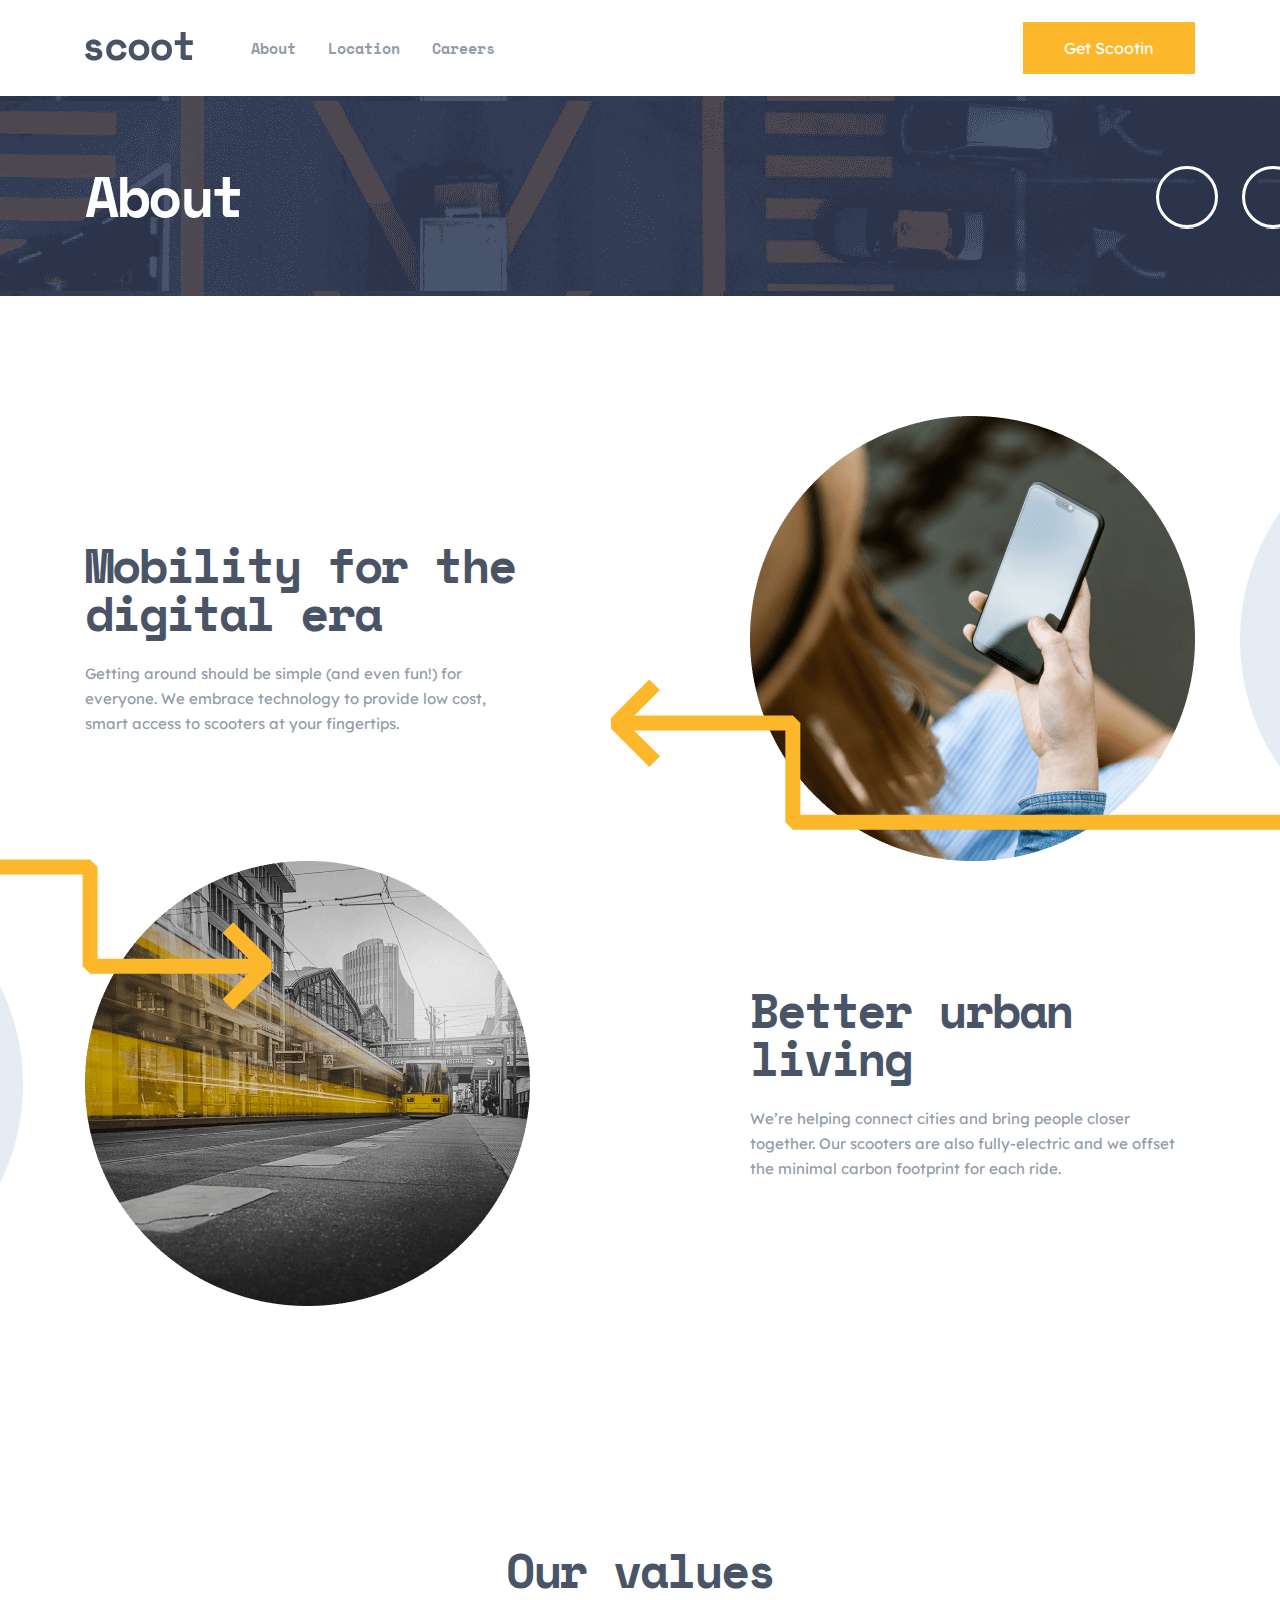
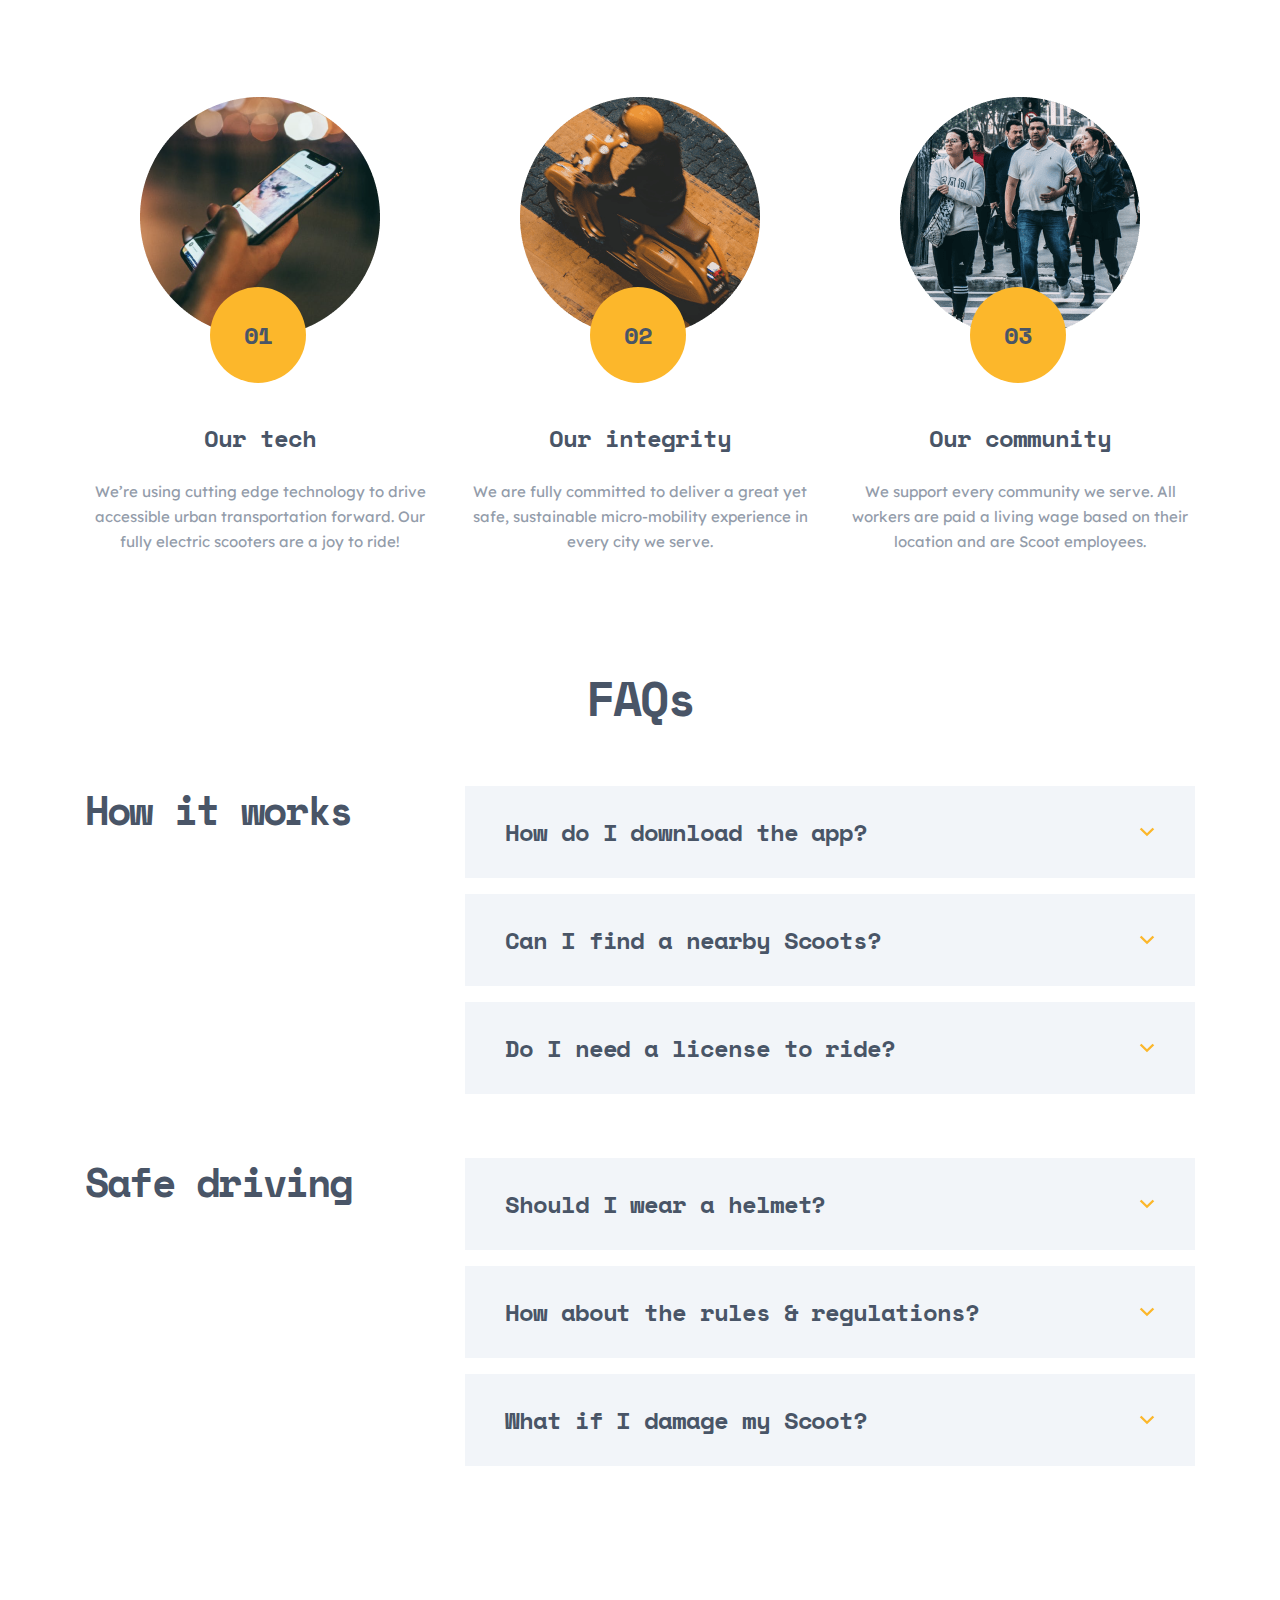
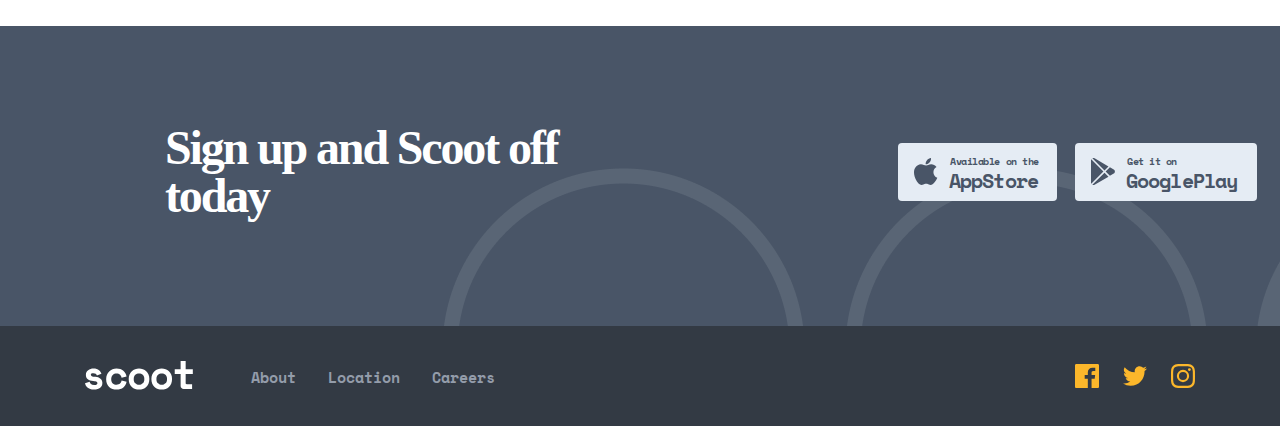
==== commit 281fc078: "Merge pull request #7 from developer-773/main" ====
--- a/about.html
+++ b/about.html
@@ -4,25 +4,25 @@
 <head>
   <meta charset="UTF-8">
   <meta http-equiv="X-UA-Compatible" content="IE=edge">
-
+  
   <title>Scoot || About</title>
   <link rel="stylesheet" href="./css/main.css">
   <!-- <link rel="stylesheet" href="./css/main.min.css"> -->
-
+  
 </head>
 <body>
   <header class="site-header">
     <div class="container">
-
+      
       <div class="site-header__inner">
-
+        
         <a class="site-header__link" href="./index.html">
           <svg width="108" height="29" viewBox="0 0 108 29" fill="none" xmlns="http://www.w3.org/2000/svg">
             <path fill-rule="evenodd" clip-rule="evenodd" d="M107.097 23.2V28H98.6971C97.7905 28 97.0505 27.7067 96.4771 27.12C95.9038 26.5333 95.6171 25.7867 95.6171 24.88V12.96H89.7371V8.16H95.6171V0H100.657V8.16H107.817V12.96H100.657V22C100.657 22.8 101.017 23.2 101.737 23.2H107.097ZM9.12 28.56C11.7333 28.56 13.76 27.9733 15.2 26.8C16.64 25.6267 17.36 24.0533 17.36 22.08V21.84C17.36 20.0533 16.72 18.66 15.44 17.66C14.16 16.66 12.5067 16.0533 10.48 15.84C8.72 15.6533 7.50667 15.42 6.84 15.14C6.17333 14.86 5.84 14.4 5.84 13.76C5.84 13.3067 6.05333 12.9267 6.48 12.62C6.90667 12.3133 7.54667 12.16 8.4 12.16C9.33333 12.16 10.0933 12.3667 10.68 12.78C11.2667 13.1933 11.68 13.76 11.92 14.48L16.48 12.64C16.2667 12.08 15.96 11.5 15.56 10.9C15.16 10.3 14.64 9.75333 14 9.26C13.36 8.76667 12.58 8.36667 11.66 8.06C10.74 7.75333 9.65333 7.6 8.4 7.6C7.44 7.6 6.50667 7.73333 5.6 8C4.69333 8.26667 3.89333 8.66 3.2 9.18C2.50667 9.7 1.94667 10.3333 1.52 11.08C1.09333 11.8267 0.88 12.6933 0.88 13.68V13.92C0.88 15.8133 1.54 17.2467 2.86 18.22C4.18 19.1933 5.96 19.7733 8.2 19.96C9.02667 20.04 9.71333 20.1467 10.26 20.28C10.8067 20.4133 11.24 20.58 11.56 20.78C11.88 20.98 12.1 21.1933 12.22 21.42C12.34 21.6467 12.4 21.8933 12.4 22.16C12.4 22.6133 12.1667 23.0333 11.7 23.42C11.2333 23.8067 10.3733 24 9.12 24C7.70667 24 6.66 23.68 5.98 23.04C5.3 22.4 4.85333 21.6533 4.64 20.8L0 22.32C0.133333 23.0133 0.393333 23.7267 0.78 24.46C1.16667 25.1933 1.72 25.86 2.44 26.46C3.16 27.06 4.06667 27.56 5.16 27.96C6.25333 28.36 7.57333 28.56 9.12 28.56ZM31.5743 28.56C34.401 28.56 36.661 27.84 38.3543 26.4C40.0476 24.96 41.121 23.0667 41.5743 20.72L36.6143 19.48C36.3743 20.7867 35.8476 21.8267 35.0343 22.6C34.221 23.3733 33.041 23.76 31.4943 23.76C30.7743 23.76 30.0943 23.6467 29.4543 23.42C28.8143 23.1933 28.2543 22.8533 27.7743 22.4C27.2943 21.9467 26.9143 21.38 26.6343 20.7C26.3543 20.02 26.2143 19.24 26.2143 18.36V18.12C26.2143 17.24 26.3543 16.4467 26.6343 15.74C26.9143 15.0333 27.2943 14.4333 27.7743 13.94C28.2543 13.4467 28.8143 13.0667 29.4543 12.8C30.0943 12.5333 30.7743 12.4 31.4943 12.4C33.041 12.4 34.241 12.8267 35.0943 13.68C35.9476 14.5333 36.4543 15.5467 36.6143 16.72L41.5743 15.44C41.121 13.0933 40.0343 11.2 38.3143 9.76C36.5943 8.32 34.3476 7.6 31.5743 7.6C30.1343 7.6 28.781 7.84 27.5143 8.32C26.2476 8.8 25.141 9.49333 24.1943 10.4C23.2476 11.3067 22.5076 12.4 21.9743 13.68C21.441 14.96 21.1743 16.4 21.1743 18V18.48C21.1743 20.08 21.441 21.5067 21.9743 22.76C22.5076 24.0133 23.241 25.0667 24.1743 25.92C25.1076 26.7733 26.2076 27.4267 27.4743 27.88C28.741 28.3333 30.1076 28.56 31.5743 28.56ZM57.9286 27.88C56.6886 28.3333 55.3886 28.56 54.0286 28.56C52.6686 28.56 51.3686 28.3333 50.1286 27.88C48.8886 27.4267 47.7886 26.7667 46.8286 25.9C45.8686 25.0333 45.1086 23.9667 44.5486 22.7C43.9886 21.4333 43.7086 19.9733 43.7086 18.32V17.84C43.7086 16.2133 43.9886 14.7667 44.5486 13.5C45.1086 12.2333 45.8686 11.16 46.8286 10.28C47.7886 9.4 48.8886 8.73333 50.1286 8.28C51.3686 7.82667 52.6686 7.6 54.0286 7.6C55.3886 7.6 56.6886 7.82667 57.9286 8.28C59.1686 8.73333 60.2686 9.4 61.2286 10.28C62.1886 11.16 62.9486 12.2333 63.5086 13.5C64.0686 14.7667 64.3486 16.2133 64.3486 17.84V18.32C64.3486 19.9733 64.0686 21.4333 63.5086 22.7C62.9486 23.9667 62.1886 25.0333 61.2286 25.9C60.2686 26.7667 59.1686 27.4267 57.9286 27.88ZM54.0286 23.76C53.3086 23.76 52.6286 23.64 51.9886 23.4C51.3486 23.16 50.7886 22.8133 50.3086 22.36C49.8286 21.9067 49.4486 21.3533 49.1686 20.7C48.8886 20.0467 48.7486 19.3067 48.7486 18.48V17.68C48.7486 16.8533 48.8886 16.1133 49.1686 15.46C49.4486 14.8067 49.8286 14.2533 50.3086 13.8C50.7886 13.3467 51.3486 13 51.9886 12.76C52.6286 12.52 53.3086 12.4 54.0286 12.4C54.7486 12.4 55.4286 12.52 56.0686 12.76C56.7086 13 57.2686 13.3467 57.7486 13.8C58.2286 14.2533 58.6086 14.8067 58.8886 15.46C59.1686 16.1133 59.3086 16.8533 59.3086 17.68V18.48C59.3086 19.3067 59.1686 20.0467 58.8886 20.7C58.6086 21.3533 58.2286 21.9067 57.7486 22.36C57.2686 22.8133 56.7086 23.16 56.0686 23.4C55.4286 23.64 54.7486 23.76 54.0286 23.76ZM80.6229 27.88C79.3829 28.3333 78.0829 28.56 76.7229 28.56C75.3629 28.56 74.0629 28.3333 72.8229 27.88C71.5829 27.4267 70.4829 26.7667 69.5229 25.9C68.5629 25.0333 67.8029 23.9667 67.2429 22.7C66.6829 21.4333 66.4029 19.9733 66.4029 18.32V17.84C66.4029 16.2133 66.6829 14.7667 67.2429 13.5C67.8029 12.2333 68.5629 11.16 69.5229 10.28C70.4829 9.4 71.5829 8.73333 72.8229 8.28C74.0629 7.82667 75.3629 7.6 76.7229 7.6C78.0829 7.6 79.3829 7.82667 80.6229 8.28C81.8629 8.73333 82.9629 9.4 83.9229 10.28C84.8829 11.16 85.6429 12.2333 86.2029 13.5C86.7629 14.7667 87.0429 16.2133 87.0429 17.84V18.32C87.0429 19.9733 86.7629 21.4333 86.2029 22.7C85.6429 23.9667 84.8829 25.0333 83.9229 25.9C82.9629 26.7667 81.8629 27.4267 80.6229 27.88ZM76.7229 23.76C76.0029 23.76 75.3229 23.64 74.6829 23.4C74.0429 23.16 73.4829 22.8133 73.0029 22.36C72.5229 21.9067 72.1429 21.3533 71.8629 20.7C71.5829 20.0467 71.4429 19.3067 71.4429 18.48V17.68C71.4429 16.8533 71.5829 16.1133 71.8629 15.46C72.1429 14.8067 72.5229 14.2533 73.0029 13.8C73.4829 13.3467 74.0429 13 74.6829 12.76C75.3229 12.52 76.0029 12.4 76.7229 12.4C77.4429 12.4 78.1229 12.52 78.7629 12.76C79.4029 13 79.9629 13.3467 80.4429 13.8C80.9229 14.2533 81.3029 14.8067 81.5829 15.46C81.8629 16.1133 82.0029 16.8533 82.0029 17.68V18.48C82.0029 19.3067 81.8629 20.0467 81.5829 20.7C81.3029 21.3533 80.9229 21.9067 80.4429 22.36C79.9629 22.8133 79.4029 23.16 78.7629 23.4C78.1229 23.64 77.4429 23.76 76.7229 23.76Z" fill="#495567"/>
           </svg>
-
+          
         </a>
-
+        
         <nav class="site-header__nav">
           <ul class="site-header__list">
             <li class="site-header__item">
@@ -42,22 +42,22 @@
             </li>
           </ul>
         </nav>
-
+        
         <a class="link" href="#">Get Scootin</a>
       </div>
-
+      
     </div>
   </header>
-
+  
   <main>
     <section class="about-hero">
-
+      
       <div class="intro-top">
         <div class="container">
           <h2 class="intro-top__title">About</h2>
         </div>
       </div>
-
+      
       <div class="container">
         <ul class="about-hero__list">
           <li class="about-hero__item">
@@ -89,42 +89,42 @@
         </ul>
       </div>
     </section>
-
+    
     <section class="values">
       <div class="container">
         <div class="info-box">
           <h2 class="info-box__title">Our values</h2>
         </div>
-
+        
         <ul class="values__list">
           <li class="values__item">
             <div class="values__box"></div>
             <h3 class="values__title">
               Our tech
             </h3>
-
+            
             <p class="values__text">
               We’re using cutting edge technology to drive accessible urban transportation forward. Our fully electric scooters are a joy to ride!
             </p>
           </li>
-
+          
           <li class="values__item">
             <div class="values__box"></div>
             <h3 class="values__title">
               Our integrity
             </h3>
-
+            
             <p class="values__text">
               We are fully committed to deliver a great yet safe, sustainable micro-mobility experience in every city we serve.
             </p>
           </li>
-
+          
           <li class="values__item">
             <div class="values__box"></div>
             <h3 class="values__title">
               Our community
             </h3>
-
+            
             <p class="values__text">
               We support every community we serve. All workers are paid a living wage based on their location and are Scoot employees.
             </p>
@@ -132,13 +132,13 @@
         </ul>
       </div>
     </section>
-
+    
     <section class="faqs">
       <div class="container">
         <div class="info-box">
           <h2 class="info-box__title">FAQs</h2>
         </div>
-
+        
         <div class="faqs__box">
           <p class="faqs__text">How it works</p>
           <div class="faqs__details-box">
@@ -147,7 +147,7 @@
                 How do I download the app?
                 <img class="faqs__img" src="./images/down-arrow.svg"
                 width="16" height="8"
-                 alt=" Arrow look to down">
+                alt=" Arrow look to down">
               </summary>
               <p class="faqs__dttext">
                 To download the Scoot app, you can search “Scoot” in both the App and Google Play stores. An even simpler way to do it would be to click the relevant link at the bottom of this page and you’ll be re-directed to the correct page.
@@ -158,7 +158,7 @@
                 Can I find a nearby Scoots?
                 <img class="faqs__img" src="./images/down-arrow.svg"
                 width="16" height="8"
-                 alt=" Arrow look to down">
+                alt=" Arrow look to down">
               </summary>
               <p class="faqs__dttext">
                 To download the Scoot app, you can search “Scoot” in both the App and Google Play stores. An even simpler way to do it would be to click the relevant link at the bottom of this page and you’ll be re-directed to the correct page.
@@ -169,7 +169,7 @@
                 Do I need a license to ride?
                 <img class="faqs__img" src="./images/down-arrow.svg"
                 width="16" height="8"
-                 alt=" Arrow look to down">
+                alt=" Arrow look to down">
               </summary>
               <p class="faqs__dttext">
                 To download the Scoot app, you can search “Scoot” in both the App and Google Play stores. An even simpler way to do it would be to click the relevant link at the bottom of this page and you’ll be re-directed to the correct page.
@@ -177,7 +177,7 @@
             </details>
           </div>
         </div>
-
+        
         <div class="faqs__box">
           <p class="faqs__text">Safe driving</p>
           <div class="faqs__details-box">
@@ -186,7 +186,7 @@
                 Should I wear a helmet?
                 <img class="faqs__img" src="./images/down-arrow.svg"
                 width="16" height="8"
-                 alt=" Arrow look to down">
+                alt=" Arrow look to down">
               </summary>
               <p class="faqs__dttext">
                 Yes, please do! All cities have different laws. But we strongly strongly strongly recommend always wearing a helmet regardless of the local laws. We like you and we want you to be as safe as possible while Scooting.
@@ -197,7 +197,7 @@
                 How about the rules & regulations?
                 <img class="faqs__img" src="./images/down-arrow.svg"
                 width="16" height="8"
-                 alt=" Arrow look to down">
+                alt=" Arrow look to down">
               </summary>
               <p class="faqs__dttext">
                 Yes, please do! All cities have different laws. But we strongly strongly strongly recommend always wearing a helmet regardless of the local laws. We like you and we want you to be as safe as possible while Scooting.
@@ -208,7 +208,7 @@
                 What if I damage my Scoot?
                 <img class="faqs__img" src="./images/down-arrow.svg"
                 width="16" height="8"
-                 alt=" Arrow look to down">
+                alt=" Arrow look to down">
               </summary>
               <p class="faqs__dttext">
                 Yes, please do! All cities have different laws. But we strongly strongly strongly recommend always wearing a helmet regardless of the local laws. We like you and we want you to be as safe as possible while Scooting.
@@ -218,44 +218,46 @@
         </div>
       </div>
     </section>
-
+    
     <section class="signup">
-      <div class="container">
-        <div class="signup__box">
-          <div class="signup__heading-box">
-            <h3 class="signup__heading">Sign up and Scoot off today</h3>
+      <div class="signup__bg">
+        <div class="container">
+          <div class="signup__box">
+            <div class="signup__heading-box">
+              <h3 class="signup__heading">Sign up and Scoot off today</h3>
+            </div>
+            <div class="signup__links">
+              <a class="signup__link" href="">
+                <div class="signup__span">
+                  <img class="signup__icon" src="./images/appstore.svg" width="24" height="21" alt="">
+                  <span class="signup__txt">Available on the</span>
+                  <span class="signup__txt signup__text">AppStore</span>
+                </div>
+              </a>
+              <a href="#">
+                <div class="signup__span signup__span--active">
+                  <img class="signup__icon" src="./images/play.svg" width="24" height="27" alt="">
+                  <span class="signup__txt">Get it on</span>
+                  <span class="signup__txt signup__text">GooglePlay</span>
+                </div>
+                
+              </a>
+            </div>
           </div>
-          <div class="signup__links">
-            <a class="signup__link" href="">
-              <div class="signup__span">
-                <img class="signup__icon" src="./images/appstore.svg" width="24" height="21" alt="">
-                <span class="signup__txt">Available on the</span>
-                <span class="signup__txt signup__text">AppStore</span>
-              </div>
-            </a>
-            <a href="#">
-              <div class="signup__span signup__span--active">
-                <img class="signup__icon" src="./images/play.svg" width="24" height="27" alt="">
-                <span class="signup__txt">Get it on</span>
-                <span class="signup__txt signup__text">GooglePlay</span>
-              </div>
-
-          </a>
-        </div>
-      </div>
-    </div>
-  </section>
+        </div>
+      </div>
+    </section>
   </main>
-
+  
   <footer class="site-footer">
     <div class="container">
       <div class="footer-wrap">
-
+        
         <a class="footer-wrap__link" href="./index.html">
           <svg class="footer-wrap__link-img" width="108" height="29" viewBox="0 0 108 29" fill="none" xmlns="http://www.w3.org/2000/svg">
             <path fill-rule="evenodd" clip-rule="evenodd" d="M107.097 23.2V28H98.6971C97.7905 28 97.0505 27.7067 96.4771 27.12C95.9038 26.5333 95.6171 25.7867 95.6171 24.88V12.96H89.7371V8.16H95.6171V0H100.657V8.16H107.817V12.96H100.657V22C100.657 22.8 101.017 23.2 101.737 23.2H107.097ZM9.12 28.56C11.7333 28.56 13.76 27.9733 15.2 26.8C16.64 25.6267 17.36 24.0533 17.36 22.08V21.84C17.36 20.0533 16.72 18.66 15.44 17.66C14.16 16.66 12.5067 16.0533 10.48 15.84C8.72 15.6533 7.50667 15.42 6.84 15.14C6.17333 14.86 5.84 14.4 5.84 13.76C5.84 13.3067 6.05333 12.9267 6.48 12.62C6.90667 12.3133 7.54667 12.16 8.4 12.16C9.33333 12.16 10.0933 12.3667 10.68 12.78C11.2667 13.1933 11.68 13.76 11.92 14.48L16.48 12.64C16.2667 12.08 15.96 11.5 15.56 10.9C15.16 10.3 14.64 9.75333 14 9.26C13.36 8.76667 12.58 8.36667 11.66 8.06C10.74 7.75333 9.65333 7.6 8.4 7.6C7.44 7.6 6.50667 7.73333 5.6 8C4.69333 8.26667 3.89333 8.66 3.2 9.18C2.50667 9.7 1.94667 10.3333 1.52 11.08C1.09333 11.8267 0.88 12.6933 0.88 13.68V13.92C0.88 15.8133 1.54 17.2467 2.86 18.22C4.18 19.1933 5.96 19.7733 8.2 19.96C9.02667 20.04 9.71333 20.1467 10.26 20.28C10.8067 20.4133 11.24 20.58 11.56 20.78C11.88 20.98 12.1 21.1933 12.22 21.42C12.34 21.6467 12.4 21.8933 12.4 22.16C12.4 22.6133 12.1667 23.0333 11.7 23.42C11.2333 23.8067 10.3733 24 9.12 24C7.70667 24 6.66 23.68 5.98 23.04C5.3 22.4 4.85333 21.6533 4.64 20.8L0 22.32C0.133333 23.0133 0.393333 23.7267 0.78 24.46C1.16667 25.1933 1.72 25.86 2.44 26.46C3.16 27.06 4.06667 27.56 5.16 27.96C6.25333 28.36 7.57333 28.56 9.12 28.56ZM31.5743 28.56C34.401 28.56 36.661 27.84 38.3543 26.4C40.0476 24.96 41.121 23.0667 41.5743 20.72L36.6143 19.48C36.3743 20.7867 35.8476 21.8267 35.0343 22.6C34.221 23.3733 33.041 23.76 31.4943 23.76C30.7743 23.76 30.0943 23.6467 29.4543 23.42C28.8143 23.1933 28.2543 22.8533 27.7743 22.4C27.2943 21.9467 26.9143 21.38 26.6343 20.7C26.3543 20.02 26.2143 19.24 26.2143 18.36V18.12C26.2143 17.24 26.3543 16.4467 26.6343 15.74C26.9143 15.0333 27.2943 14.4333 27.7743 13.94C28.2543 13.4467 28.8143 13.0667 29.4543 12.8C30.0943 12.5333 30.7743 12.4 31.4943 12.4C33.041 12.4 34.241 12.8267 35.0943 13.68C35.9476 14.5333 36.4543 15.5467 36.6143 16.72L41.5743 15.44C41.121 13.0933 40.0343 11.2 38.3143 9.76C36.5943 8.32 34.3476 7.6 31.5743 7.6C30.1343 7.6 28.781 7.84 27.5143 8.32C26.2476 8.8 25.141 9.49333 24.1943 10.4C23.2476 11.3067 22.5076 12.4 21.9743 13.68C21.441 14.96 21.1743 16.4 21.1743 18V18.48C21.1743 20.08 21.441 21.5067 21.9743 22.76C22.5076 24.0133 23.241 25.0667 24.1743 25.92C25.1076 26.7733 26.2076 27.4267 27.4743 27.88C28.741 28.3333 30.1076 28.56 31.5743 28.56ZM57.9286 27.88C56.6886 28.3333 55.3886 28.56 54.0286 28.56C52.6686 28.56 51.3686 28.3333 50.1286 27.88C48.8886 27.4267 47.7886 26.7667 46.8286 25.9C45.8686 25.0333 45.1086 23.9667 44.5486 22.7C43.9886 21.4333 43.7086 19.9733 43.7086 18.32V17.84C43.7086 16.2133 43.9886 14.7667 44.5486 13.5C45.1086 12.2333 45.8686 11.16 46.8286 10.28C47.7886 9.4 48.8886 8.73333 50.1286 8.28C51.3686 7.82667 52.6686 7.6 54.0286 7.6C55.3886 7.6 56.6886 7.82667 57.9286 8.28C59.1686 8.73333 60.2686 9.4 61.2286 10.28C62.1886 11.16 62.9486 12.2333 63.5086 13.5C64.0686 14.7667 64.3486 16.2133 64.3486 17.84V18.32C64.3486 19.9733 64.0686 21.4333 63.5086 22.7C62.9486 23.9667 62.1886 25.0333 61.2286 25.9C60.2686 26.7667 59.1686 27.4267 57.9286 27.88ZM54.0286 23.76C53.3086 23.76 52.6286 23.64 51.9886 23.4C51.3486 23.16 50.7886 22.8133 50.3086 22.36C49.8286 21.9067 49.4486 21.3533 49.1686 20.7C48.8886 20.0467 48.7486 19.3067 48.7486 18.48V17.68C48.7486 16.8533 48.8886 16.1133 49.1686 15.46C49.4486 14.8067 49.8286 14.2533 50.3086 13.8C50.7886 13.3467 51.3486 13 51.9886 12.76C52.6286 12.52 53.3086 12.4 54.0286 12.4C54.7486 12.4 55.4286 12.52 56.0686 12.76C56.7086 13 57.2686 13.3467 57.7486 13.8C58.2286 14.2533 58.6086 14.8067 58.8886 15.46C59.1686 16.1133 59.3086 16.8533 59.3086 17.68V18.48C59.3086 19.3067 59.1686 20.0467 58.8886 20.7C58.6086 21.3533 58.2286 21.9067 57.7486 22.36C57.2686 22.8133 56.7086 23.16 56.0686 23.4C55.4286 23.64 54.7486 23.76 54.0286 23.76ZM80.6229 27.88C79.3829 28.3333 78.0829 28.56 76.7229 28.56C75.3629 28.56 74.0629 28.3333 72.8229 27.88C71.5829 27.4267 70.4829 26.7667 69.5229 25.9C68.5629 25.0333 67.8029 23.9667 67.2429 22.7C66.6829 21.4333 66.4029 19.9733 66.4029 18.32V17.84C66.4029 16.2133 66.6829 14.7667 67.2429 13.5C67.8029 12.2333 68.5629 11.16 69.5229 10.28C70.4829 9.4 71.5829 8.73333 72.8229 8.28C74.0629 7.82667 75.3629 7.6 76.7229 7.6C78.0829 7.6 79.3829 7.82667 80.6229 8.28C81.8629 8.73333 82.9629 9.4 83.9229 10.28C84.8829 11.16 85.6429 12.2333 86.2029 13.5C86.7629 14.7667 87.0429 16.2133 87.0429 17.84V18.32C87.0429 19.9733 86.7629 21.4333 86.2029 22.7C85.6429 23.9667 84.8829 25.0333 83.9229 25.9C82.9629 26.7667 81.8629 27.4267 80.6229 27.88ZM76.7229 23.76C76.0029 23.76 75.3229 23.64 74.6829 23.4C74.0429 23.16 73.4829 22.8133 73.0029 22.36C72.5229 21.9067 72.1429 21.3533 71.8629 20.7C71.5829 20.0467 71.4429 19.3067 71.4429 18.48V17.68C71.4429 16.8533 71.5829 16.1133 71.8629 15.46C72.1429 14.8067 72.5229 14.2533 73.0029 13.8C73.4829 13.3467 74.0429 13 74.6829 12.76C75.3229 12.52 76.0029 12.4 76.7229 12.4C77.4429 12.4 78.1229 12.52 78.7629 12.76C79.4029 13 79.9629 13.3467 80.4429 13.8C80.9229 14.2533 81.3029 14.8067 81.5829 15.46C81.8629 16.1133 82.0029 16.8533 82.0029 17.68V18.48C82.0029 19.3067 81.8629 20.0467 81.5829 20.7C81.3029 21.3533 80.9229 21.9067 80.4429 22.36C79.9629 22.8133 79.4029 23.16 78.7629 23.4C78.1229 23.64 77.4429 23.76 76.7229 23.76Z" fill="currentColor"/>
           </svg>
-
+          
         </a>
         <nav class="footer-wrap-nav">
           <ul class="footer-wrap__list footernav">
@@ -277,23 +279,23 @@
           </ul>
         </nav>
         <ul class="social-list">
-
+          
           <li class="social-list__item">
             <a class="social-list__link" href="https://www.facebook.com/" target="_blank">
               <svg class="social-list__icon" width="24" height="24" fill="none" xmlns="http://www.w3.org/2000/svg"><path d="M22.675 0H1.325C.593 0 0 .593 0 1.325v21.351C0 23.407.593 24 1.325 24H12.82v-9.294H9.692v-3.622h3.128V8.413c0-3.1 1.893-4.788 4.659-4.788 1.325 0 2.463.099 2.795.143v3.24l-1.918.001c-1.504 0-1.795.715-1.795 1.763v2.313h3.587l-.467 3.622h-3.12V24h6.116c.73 0 1.323-.593 1.323-1.325V1.325C24 .593 23.407 0 22.675 0Z" fill="currentColor"/></svg>
             </a>
           </li>
-
+          
           <li class="social-list__item">
             <a class="social-list__link" href="https://www.twitter.com/" target="_blank">
-
+              
               <svg class="social-list__icon" width="24" height="20" fill="none" xmlns="http://www.w3.org/2000/svg"><path d="M24 2.557a9.83 9.83 0 0 1-2.828.775A4.932 4.932 0 0 0 23.337.608a9.864 9.864 0 0 1-3.127 1.195A4.916 4.916 0 0 0 16.616.248c-3.179 0-5.515 2.966-4.797 6.045A13.978 13.978 0 0 1 1.671 1.149a4.93 4.93 0 0 0 1.523 6.574 4.903 4.903 0 0 1-2.229-.616c-.054 2.281 1.581 4.415 3.949 4.89a4.935 4.935 0 0 1-2.224.084 4.928 4.928 0 0 0 4.6 3.419A9.9 9.9 0 0 1 0 17.54a13.94 13.94 0 0 0 7.548 2.212c9.142 0 14.307-7.721 13.995-14.646A10.025 10.025 0 0 0 24 2.557Z" fill="currentColor"/></svg>
             </a>
           </li>
           <li class="social-list__item">
             <a class="social-list__link" href="https://www.instagram.com/" target="_blank">
               <svg class="social-list__icon" width="24" height="24" fill="none" xmlns="http://www.w3.org/2000/svg"><path fill-rule="evenodd" clip-rule="evenodd" d="M12 0C8.741 0 8.333.014 7.053.072 2.695.272.273 2.69.073 7.052.014 8.333 0 8.741 0 12c0 3.259.014 3.668.072 4.948.2 4.358 2.618 6.78 6.98 6.98C8.333 23.986 8.741 24 12 24c3.259 0 3.668-.014 4.948-.072 4.354-.2 6.782-2.618 6.979-6.98.059-1.28.073-1.689.073-4.948 0-3.259-.014-3.667-.072-4.947-.196-4.354-2.617-6.78-6.979-6.98C15.668.014 15.259 0 12 0Zm0 2.163c3.204 0 3.584.012 4.85.07 3.252.148 4.771 1.691 4.919 4.919.058 1.265.069 1.645.069 4.849 0 3.205-.012 3.584-.069 4.849-.149 3.225-1.664 4.771-4.919 4.919-1.266.058-1.644.07-4.85.07-3.204 0-3.584-.012-4.849-.07-3.26-.149-4.771-1.699-4.919-4.92-.058-1.265-.07-1.644-.07-4.849 0-3.204.013-3.583.07-4.849.149-3.227 1.664-4.771 4.919-4.919 1.266-.057 1.645-.069 4.849-.069ZM5.838 12a6.162 6.162 0 1 1 12.324 0 6.162 6.162 0 0 1-12.324 0ZM12 16a4 4 0 1 1 0-8 4 4 0 0 1 0 8Zm4.965-10.405a1.44 1.44 0 1 1 2.881.001 1.44 1.44 0 0 1-2.881-.001Z" fill="currentColor"/></svg>
-
+              
             </a>
           </li>
         </ul>
--- a/css/main.min.css
+++ b/css/main.min.css
@@ -1 +1 @@
-/*! normalize.css v8.0.1 | MIT License | github.com/necolas/normalize.css */button,hr,input{overflow:visible}progress,sub,sup{vertical-align:baseline}[type=checkbox],[type=radio],legend{box-sizing:border-box;padding:0}html{line-height:1.15;-webkit-text-size-adjust:100%}body{margin:0}details,main{display:block}h1{font-size:2em;margin:.67em 0}hr{box-sizing:content-box;height:0}code,kbd,pre,samp{font-family:monospace,monospace;font-size:1em}a{background-color:transparent}abbr[title]{border-bottom:none;text-decoration:underline;text-decoration:underline dotted}b,strong{font-weight:bolder}small{font-size:80%}sub,sup{font-size:75%;line-height:0;position:relative}sub{bottom:-.25em}sup{top:-.5em}img{border-style:none}button,input,optgroup,select,textarea{font-family:inherit;font-size:100%;line-height:1.15;margin:0}button,select{text-transform:none}[type=button],[type=reset],[type=submit],button{-webkit-appearance:button}[type=button]::-moz-focus-inner,[type=reset]::-moz-focus-inner,[type=submit]::-moz-focus-inner,button::-moz-focus-inner{border-style:none;padding:0}[type=button]:-moz-focusring,[type=reset]:-moz-focusring,[type=submit]:-moz-focusring,button:-moz-focusring{outline:ButtonText dotted 1px}fieldset{padding:.35em .75em .625em}legend{color:inherit;display:table;max-width:100%;white-space:normal}textarea{overflow:auto}[type=number]::-webkit-inner-spin-button,[type=number]::-webkit-outer-spin-button{height:auto}[type=search]{-webkit-appearance:textfield;outline-offset:-2px}[type=search]::-webkit-search-decoration{-webkit-appearance:none}::-webkit-file-upload-button{-webkit-appearance:button;font:inherit}summary{display:list-item}[hidden],template{display:none}body,html{height:100%}body,ul{margin:0;padding:0}.footernav__link:hover,.link:hover,.site-header__links:hover{color:var(--yellow-button)}.app__item::before,.app__right::after,.app__right::before,.hero{background-repeat:no-repeat}.intro-top,.values__box{background-position:center}.faqs__details,.social-list,ul{list-style:none}:root{--text-color:#fff;--yellow-button:#FCB72B;--title-dark-nevy:#495567;--desc-dim-grey:#939CAA;--light-grey:#E5ECF4;--snow:#F2F5F9;--light-yellow:#FFF4DF}@font-face{font-family:"Space Mono";font-style:normal;font-weight:700;src:url("../fonts/space-mono-v11-latin-700.woff2") format("woff2"),url("../fonts/space-mono-v11-latin-700.woff") format("woff")}@font-face{font-family:"Lexend Deca";font-style:normal;font-weight:400;src:url("../fonts/lexend-deca-v16-latin-regular.eot");src:url("../fonts/lexend-deca-v16-latin-regular.eot?#iefix") format("embedded-opentype"),url("../fonts/lexend-deca-v16-latin-regular.woff2") format("woff2"),url("../fonts/lexend-deca-v16-latin-regular.woff") format("woff"),url("../fonts/lexend-deca-v16-latin-regular.ttf") format("truetype"),url("../fonts/lexend-deca-v16-latin-regular.svg#LexendDeca") format("svg")}*{box-sizing:border-box}img{display:block;height:auto}body{display:flex;flex-direction:column;overflow-x:hidden}.visually-hidden{position:absolute;width:1px;height:1px;margin:-1px;padding:0;border:0;white-space:nowrap;clip-path:inset(100%);clip:rect(0 0 0 0);overflow:hidden}.app__list,.app__right,.hero,.signup__span{position:relative}.container{max-width:1150px;margin-right:auto;margin-left:auto;padding-right:20px;padding-left:20px}main{flex-grow:1}a{text-decoration:none}p{font-family:"Lexend Deca"}.site-header{padding:22px 0}.about-hero__item,.footer-wrap,.footer-wrap__list,.site-header__inner,.site-header__list{display:flex;align-items:center}.hero-wrap__btn,.link{display:inline-block}.footer-wrap-nav,.site-header__nav{margin-left:58px}.footernav__item:not(:last-child),.site-header__item:not(:last-child){margin-right:32px}.footernav__link,.site-header__links{font-family:'Space Mono';font-style:normal;font-weight:700;font-size:15px;line-height:25px;color:var(--desc-dim-grey);transition:.3s}.link{margin-left:auto;padding:13px 38px;cursor:pointer;font-family:"Lexend Deca";color:var(--text-color);background-color:var(--yellow-button);border:3px solid transparent;transition:.3s}.link:hover{background-color:var(--text-color);border-color:var(--yellow-button)}.values__box:after,.values__title{font-family:'Space Mono';font-weight:700;font-size:24px;line-height:28px;letter-spacing:-1.07143px;color:var(--title-dark-nevy);font-style:normal}.values__box:after{position:absolute;display:flex;align-items:center;justify-content:center;width:96px;height:96px;left:70px;top:calc(50% + 70px);text-align:center;border-radius:50%;background-color:var(--yellow-button)}.app__list::before,.signup__span{background-color:var(--light-grey)}.values__item:first-child .values__box{background-image:url("../images/teach.png")}.values__item:first-child .values__box:after{content:"01"}.values__item:nth-child(2) .values__box:after{content:"02"}.values__item:nth-child(2) .values__box{background-image:url("../images/integrity.png")}.values__item:nth-child(3) .values__box:after{content:"03"}.values__item:nth-child(3) .values__box{background-image:url("../images/comunity.png")}.values__title{margin:87px 0 27px}.about-hero__text,.careers__text,.values__text{margin:0;font-family:'Lexend Deca';font-style:normal;font-weight:400;font-size:15px;line-height:25px;color:var(--desc-dim-grey)}.hero{padding:153px 0;background-image:url("../images/home-headerr.png");background-size:cover}.hero-wrap{width:500px}.hero-wrap__title{margin-top:0;margin-bottom:40px;font-weight:700;font-size:56px;font-family:"Space Mono";line-height:56px;letter-spacing:-2.5px;color:#fff}.hero-wrap__desc-box{position:relative;width:405px;margin-left:auto}.hero-wrap__desc-box::before{position:absolute;top:43px;left:-273px;background-image:url("../images/chiziq-header.svg");width:203px;height:15px;content:""}.hero-wrap__desc-box::after{position:absolute;top:40px;right:-127%;background-image:url("../images/header-arrow.svg");width:452px;height:151px;content:""}.hero-wrap__desc{margin-bottom:40px;font-weight:400;font-family:"Lexend Deca";font-size:15px;line-height:25px;color:#fff}.app__itemm,.app__list,.signup__box,.signup__links{display:flex}.hero-wrap__btn::after{position:absolute;right:-193%;bottom:8%;display:block;background-image:url("../images/header-circles.svg");width:234px;height:62px;content:""}.app{padding-top:160px;padding-bottom:147px}.app__list{margin-bottom:200px}.app__list::before{position:absolute;top:39px;left:-17%;z-index:-1;display:inline-block;width:974px;height:20px;content:""}.app__item{top:0;left:0;width:350px;margin-right:30px}.app__item::before{display:inline-block;margin-bottom:40px;background-image:url("../images/locate.svg");width:96px;height:96px;background-position:top left;content:""}.app__item:nth-child(2):before{background-image:url("../images/scooter.svg")}.app__item:nth-child(3):before{background-image:url("../images/ride.svg")}.app__title{margin-bottom:27px;font-weight:700;font-size:24px;font-family:"Mono Space";line-height:28px;letter-spacing:-1.07143px;color:var(--title-dark-nevy)}.app__desc{margin-top:0;font-weight:400;font-size:15px;font-family:"Lexend Deca";line-height:25px;color:var(--desc-dim-grey)}.app__heading,.signup__heading{font-weight:700;font-family:"Mono Space";letter-spacing:-2.14286px}.app__itemm{justify-content:space-between;align-items:center;margin-bottom:160px}.app__itemm:nth-child(2){flex-direction:row-reverse}.app__itemm:nth-child(3){margin-bottom:0}.app__left{width:445px;margin-right:23px}.app__heading{margin-bottom:24px;font-size:48px;line-height:48px;color:var(--title-dark-nevy)}.app__info{margin-bottom:40px;font-weight:400;font-size:15px;line-height:25px;color:var(--desc-dim-grey)}.app__right::after{position:absolute;top:0;right:-110%;background-image:url("../images/Mask.png");width:445px;height:445px;content:""}.app__right::before{position:absolute;right:-38%;bottom:0;z-index:1;background-image:url("../images/telemetry-arrow.svg");width:741px;height:151px;content:""}.app__right--mod::before{top:1%;left:-122%;transform:rotateY(180deg)}.app__right--mod::after{top:1%;left:-115%}.app__right--active::before{right:-127%}.signup__bg{background-image:url("../images/signup.png");background-size:contain;width:1440px;height:300px}.signup__box{justify-content:space-between;align-items:center;padding-top:50px}.signup__heading-box{width:415px}.signup__heading{font-size:48px;line-height:48px;color:#fff}.signup__text,.signup__txt{color:var(--title-dark-nevy);font-family:'Space Mono';font-weight:700}.signup__span{width:159px;margin-right:18px;padding:8px 16px;border-radius:4px}.faqs__details,.fielts-box{background-color:var(--snow)}.signup__icon{position:absolute;top:15px;display:inline}.signup__txt{margin-left:36px;font-size:10px;line-height:15px;letter-spacing:-.446429px}.signup__text{margin-left:35px;font-size:20px;line-height:24px;letter-spacing:-.892857px}.signup__span--active{width:182px}.intro-top{position:relative;width:100%;height:200px;background-image:url("../images/about.png")}.intro-top--op{background-image:url("../images/hero-bg-img.png")}.intro-top::after{position:absolute;z-index:3;top:calc(50% - 30px);right:calc(50% - 750px);width:234px;height:63px;background-image:url("../images/header-circles.svg");content:""}.about-hero__item:first-child:after,.about-hero__item:nth-child(2)::before{position:absolute;content:"";width:740px;height:151px;background-repeat:no-repeat}.intro-top__title{margin:0;padding:72px 0;font-family:'Space Mono';font-weight:700;font-size:56px;line-height:56px;letter-spacing:-2.5px;color:var(--text-color)}.about-hero__title,.careers__title,.info-box__title{font-size:48px;letter-spacing:-2.14286px;line-height:48px;font-family:'Space Mono';font-weight:700}.faqs__dttext,.faqs__summary,.faqs__text,.info-box__title{color:var(--title-dark-nevy)}.about-hero__list{padding:120px 0}.about-hero__item:nth-child(2n){position:relative;flex-direction:row-reverse;margin-bottom:120px}.about-hero__item:first-child{position:relative}.about-hero__item:first-child:after{top:calc(50% + 40px);left:calc(50% - 30px);background-image:url("../images/mmobility-arrow.svg")}.about-hero__item:nth-child(2) .about-hero__img{margin-right:220px;position:relative}.about-hero__item:nth-child(2)::before{z-index:4;top:calc(50% - 225px);right:calc(50% + 80px);background-image:url("../images/header-arrow.svg")}.about-hero__item:first-child .about-hero__img::after,.about-hero__item:nth-child(2) .about-hero__info::before,.careers__info-box::after{top:calc(50% - 222px);z-index:2;background-image:url("../images/Mask.png");position:absolute;content:""}.about-hero__item:nth-child(odd) .about-hero__img{margin-left:220px}.about-hero__info,.careers__info-box{position:relative;width:445px}.about-hero__item:first-child .about-hero__img::after{left:calc(50% + 600px);width:445px;height:445px;background-repeat:no-repeat}.about-hero__item:nth-child(2) .about-hero__info::before{right:calc(50% + 950px);width:445px;height:445px;background-repeat:no-repeat}.about-hero__title,.careers__title{margin:0 0 24px;color:var(--title-dark-nevy)}.fielts,.values{padding-bottom:120px}.info-box{width:540px;margin:0 auto}.info-box__title{margin:0;font-style:normal;text-align:center}.values__list{display:flex;align-items:center;margin-top:103px}.values__item{position:relative;width:350px;text-align:center}.values__item:not(:last-child){margin-right:30px}.values__box{background-repeat:no-repeat;position:relative;z-index:2;width:240px;height:240px;margin:0 auto}.faqs{padding-bottom:160px}.faqs__box{display:flex;align-items:flex-start}.careers,.faqs__summary{align-items:center;display:flex}.faqs__box:not(:last-child){margin:64px 0}.faqs__text{margin:0 auto 0 0;font-family:'Space Mono';font-weight:700;font-size:40px;line-height:48px;letter-spacing:-1.78571px}.faqs__details-box{width:730px}.careers__img,.careers__info-box::after{width:445px;height:445px;background-repeat:no-repeat}.faqs__details{padding:32px 40px}.faqs__details .faqs__img{transition:.5s}.faqs__details:hover{background-color:var(--light-yellow)}.faqs__details:not(:last-child){margin-bottom:16px}.faqs__summary{font-family:'Space Mono';font-weight:700;font-size:24px;line-height:28px;letter-spacing:-1.07143px}.faqs__img{margin-left:auto}.faqs__details[open] .faqs__img{transform:rotate(180deg)}.faqs__dttext{font-family:'Lexend Deca';font-style:normal;font-weight:400;font-size:15px;line-height:25px}.careers{padding:120px 0}.careers__info-box::after{left:calc(50% + 950px)}.careers__text--md{margin-bottom:40px}.links--cr{padding:14px 48px}.links--fl{padding:14px 67px}.careers__img{position:relative;margin-left:220px;background-image:url("../images/careers-img.png")}.careers__img::after{position:absolute;top:calc(50% + 75px);right:calc(50% - 382px);z-index:3;content:"";width:740px;height:150px;background-image:url("../images/telemetry-arrow.svg");background-repeat:no-repeat}.fielts-box{display:flex;align-items:center;margin-right:auto;padding:32px 64px 35px 40px}.fielts-box__text,.fielts-box__title{display:block;color:var(--title-dark-nevy)}.fielts-box:not(:last-child){margin-bottom:24px}.fielts-box__title{margin:0 0 8px;font-family:'Space Mono';font-weight:700;font-size:24px;line-height:28px;letter-spacing:-1.07143px}.fielts-box__text{margin:0;font-family:'Lexend Deca';font-weight:400;font-size:15px;line-height:25px}.message__box{display:flex;align-items:center;padding-bottom:50px}.message__txt-box{width:351px}.message__heading{font-family:"Space Mono";font-weight:700;font-size:48px;line-height:48px;letter-spacing:-2.14286px;color:#495567}.message__desc-box{width:445px}.message__desc{font-family:"Lexend Deca";font-weight:400;font-size:15px;line-height:25px;color:#939caa}.footer-wrap__link-img,.social-list__icon:hover{color:var(--text-color)}.site-footer{width:100%;background-color:#333a44;padding-top:35px;padding-bottom:32px}.social-list{display:flex;align-items:center;margin-left:auto}.social-list__item:not(:last-child){margin-right:24px}.social-list__icon{color:var(--yellow-button);transition:.3s}+/*! normalize.css v8.0.1 | MIT License | github.com/necolas/normalize.css */button,hr,input{overflow:visible}progress,sub,sup{vertical-align:baseline}[type=checkbox],[type=radio],legend{box-sizing:border-box;padding:0}html{line-height:1.15;-webkit-text-size-adjust:100%}body{margin:0}details,main{display:block}h1{font-size:2em;margin:.67em 0}hr{box-sizing:content-box;height:0}code,kbd,pre,samp{font-family:monospace,monospace;font-size:1em}a{background-color:transparent}abbr[title]{border-bottom:none;text-decoration:underline;text-decoration:underline dotted}b,strong{font-weight:bolder}small{font-size:80%}sub,sup{font-size:75%;line-height:0;position:relative}sub{bottom:-.25em}sup{top:-.5em}img{border-style:none}button,input,optgroup,select,textarea{font-family:inherit;font-size:100%;line-height:1.15;margin:0}button,select{text-transform:none}[type=button],[type=reset],[type=submit],button{-webkit-appearance:button}[type=button]::-moz-focus-inner,[type=reset]::-moz-focus-inner,[type=submit]::-moz-focus-inner,button::-moz-focus-inner{border-style:none;padding:0}[type=button]:-moz-focusring,[type=reset]:-moz-focusring,[type=submit]:-moz-focusring,button:-moz-focusring{outline:ButtonText dotted 1px}fieldset{padding:.35em .75em .625em}legend{color:inherit;display:table;max-width:100%;white-space:normal}textarea{overflow:auto}[type=number]::-webkit-inner-spin-button,[type=number]::-webkit-outer-spin-button{height:auto}[type=search]{-webkit-appearance:textfield;outline-offset:-2px}[type=search]::-webkit-search-decoration{-webkit-appearance:none}::-webkit-file-upload-button{-webkit-appearance:button;font:inherit}summary{display:list-item}[hidden],template{display:none}body,html{height:100%}body,ul{margin:0;padding:0}.footernav__link:hover,.link:hover,.site-header__links:hover{color:var(--yellow-button)}.app__item::before,.app__right::after,.app__right::before,.hero{background-repeat:no-repeat}.intro-top,.values__box{background-position:center}.faqs__details,.social-list,ul{list-style:none}:root{--text-color:#fff;--yellow-button:#FCB72B;--title-dark-nevy:#495567;--desc-dim-grey:#939CAA;--light-grey:#E5ECF4;--snow:#F2F5F9;--light-yellow:#FFF4DF}@font-face{font-family:"Space Mono";font-style:normal;font-weight:700;src:url("../fonts/space-mono-v11-latin-700.woff2") format("woff2"),url("../fonts/space-mono-v11-latin-700.woff") format("woff")}@font-face{font-family:"Lexend Deca";font-style:normal;font-weight:400;src:url("../fonts/lexend-deca-v16-latin-regular.eot");src:url("../fonts/lexend-deca-v16-latin-regular.eot?#iefix") format("embedded-opentype"),url("../fonts/lexend-deca-v16-latin-regular.woff2") format("woff2"),url("../fonts/lexend-deca-v16-latin-regular.woff") format("woff"),url("../fonts/lexend-deca-v16-latin-regular.ttf") format("truetype"),url("../fonts/lexend-deca-v16-latin-regular.svg#LexendDeca") format("svg")}*{box-sizing:border-box}img{display:block;height:auto}body{display:flex;flex-direction:column;overflow-x:hidden}.visually-hidden{position:absolute;width:1px;height:1px;margin:-1px;padding:0;border:0;white-space:nowrap;clip-path:inset(100%);clip:rect(0 0 0 0);overflow:hidden}.app__list,.app__right,.hero,.signup__span{position:relative}.container{max-width:1150px;margin-right:auto;margin-left:auto;padding-right:20px;padding-left:20px}main{flex-grow:1}a{text-decoration:none}p{font-family:"Lexend Deca"}.site-header{padding:22px 0}.about-hero__item,.footer-wrap,.footer-wrap__list,.site-header__inner,.site-header__list{display:flex;align-items:center}.hero-wrap__btn,.link{display:inline-block}.footer-wrap-nav,.site-header__nav{margin-left:58px}.footernav__item:not(:last-child),.site-header__item:not(:last-child){margin-right:32px}.footernav__link,.site-header__links{font-family:'Space Mono';font-style:normal;font-weight:700;font-size:15px;line-height:25px;color:var(--desc-dim-grey);transition:.3s}.link{margin-left:auto;padding:13px 38px;cursor:pointer;font-family:"Lexend Deca";color:var(--text-color);background-color:var(--yellow-button);border:3px solid transparent;transition:.3s}.link:hover{background-color:var(--text-color);border-color:var(--yellow-button)}.values__box:after,.values__title{font-family:'Space Mono';font-weight:700;font-size:24px;line-height:28px;letter-spacing:-1.07143px;color:var(--title-dark-nevy);font-style:normal}.values__box:after{position:absolute;display:flex;align-items:center;justify-content:center;width:96px;height:96px;left:70px;top:calc(50% + 70px);text-align:center;border-radius:50%;background-color:var(--yellow-button)}.app__list::before,.signup__span{background-color:var(--light-grey)}.values__item:first-child .values__box{background-image:url("../images/teach.png")}.values__item:first-child .values__box:after{content:"01"}.values__item:nth-child(2) .values__box:after{content:"02"}.values__item:nth-child(2) .values__box{background-image:url("../images/integrity.png")}.values__item:nth-child(3) .values__box:after{content:"03"}.values__item:nth-child(3) .values__box{background-image:url("../images/comunity.png")}.values__title{margin:87px 0 27px}.about-hero__text,.careers__text,.values__text{margin:0;font-family:'Lexend Deca';font-style:normal;font-weight:400;font-size:15px;line-height:25px;color:var(--desc-dim-grey)}.hero{padding:153px 0;background-image:url("../images/home-headerr.png");background-size:cover}.hero-wrap{width:500px}.hero-wrap__title{margin-top:0;margin-bottom:40px;font-weight:700;font-size:56px;font-family:"Space Mono";line-height:56px;letter-spacing:-2.5px;color:#fff}.hero-wrap__desc-box{position:relative;width:405px;margin-left:auto}.hero-wrap__desc-box::before{position:absolute;top:43px;left:-273px;background-image:url("../images/chiziq-header.svg");width:203px;height:15px;content:""}.hero-wrap__desc-box::after{position:absolute;top:40px;right:-127%;background-image:url("../images/header-arrow.svg");width:452px;height:151px;content:""}.hero-wrap__desc{margin-bottom:40px;font-weight:400;font-family:"Lexend Deca";font-size:15px;line-height:25px;color:#fff}.app__itemm,.app__list,.signup__box,.signup__links{display:flex}.hero-wrap__btn::after{position:absolute;right:-193%;bottom:8%;display:block;background-image:url("../images/header-circles.svg");width:234px;height:62px;content:""}.app{padding-top:160px;padding-bottom:147px}.app__list{margin-bottom:200px}.app__list::before{position:absolute;top:39px;left:-17%;z-index:-1;display:inline-block;width:974px;height:20px;content:""}.app__item{top:0;left:0;width:350px;margin-right:30px}.app__item::before{display:inline-block;margin-bottom:40px;background-image:url("../images/locate.svg");width:96px;height:96px;background-position:top left;content:""}.app__item:nth-child(2):before{background-image:url("../images/scooter.svg")}.app__item:nth-child(3):before{background-image:url("../images/ride.svg")}.app__title{margin-bottom:27px;font-weight:700;font-size:24px;font-family:"Mono Space";line-height:28px;letter-spacing:-1.07143px;color:var(--title-dark-nevy)}.app__desc{margin-top:0;font-weight:400;font-size:15px;font-family:"Lexend Deca";line-height:25px;color:var(--desc-dim-grey)}.app__heading,.signup__heading{font-weight:700;font-family:"Mono Space";letter-spacing:-2.14286px}.app__itemm{justify-content:space-between;align-items:center;margin-bottom:160px}.app__itemm:nth-child(2){flex-direction:row-reverse}.app__itemm:nth-child(3){margin-bottom:0}.app__left{width:445px;margin-right:23px}.app__heading{margin-bottom:24px;font-size:48px;line-height:48px;color:var(--title-dark-nevy)}.app__info{margin-bottom:40px;font-weight:400;font-size:15px;line-height:25px;color:var(--desc-dim-grey)}.app__right::after{position:absolute;top:0;right:-110%;background-image:url("../images/Mask.png");width:445px;height:445px;content:""}.app__right::before{position:absolute;right:-38%;bottom:0;z-index:1;background-image:url("../images/telemetry-arrow.svg");width:741px;height:151px;content:""}.app__right--mod::before{top:1%;left:-122%;transform:rotateY(180deg)}.app__right--mod::after{top:1%;left:-115%}.app__right--active::before{right:-127%}.signup__bg{background-image:url("../images/signup.png");background-size:contain;width:100%;height:300px}.signup__box{justify-content:space-between;align-items:center;padding-top:50px}.signup__heading-box{width:415px}.signup__heading{font-size:48px;line-height:48px;color:#fff}.signup__text,.signup__txt{color:var(--title-dark-nevy);font-family:'Space Mono';font-weight:700}.signup__span{width:159px;margin-right:18px;padding:8px 16px;border-radius:4px}.faqs__details,.fielts-box{background-color:var(--snow)}.signup__icon{position:absolute;top:15px;display:inline}.signup__txt{margin-left:36px;font-size:10px;line-height:15px;letter-spacing:-.446429px}.signup__text{margin-left:35px;font-size:20px;line-height:24px;letter-spacing:-.892857px}.signup__span--active{width:182px}.intro-top{position:relative;width:100%;height:200px;background-image:url("../images/about.png")}.intro-top--op{background-image:url("../images/hero-bg-img.png")}.intro-top::after{position:absolute;z-index:3;top:calc(50% - 30px);right:calc(50% - 750px);width:234px;height:63px;background-image:url("../images/header-circles.svg");content:""}.about-hero__item:first-child:after,.about-hero__item:nth-child(2)::before{position:absolute;content:"";width:740px;height:151px;background-repeat:no-repeat}.intro-top__title{margin:0;padding:72px 0;font-family:'Space Mono';font-weight:700;font-size:56px;line-height:56px;letter-spacing:-2.5px;color:var(--text-color)}.about-hero__title,.careers__title,.info-box__title{font-size:48px;letter-spacing:-2.14286px;line-height:48px;font-family:'Space Mono';font-weight:700}.faqs__dttext,.faqs__summary,.faqs__text,.info-box__title{color:var(--title-dark-nevy)}.about-hero__list{padding:120px 0}.about-hero__item:nth-child(2n){position:relative;flex-direction:row-reverse;margin-bottom:120px}.about-hero__item:first-child{position:relative}.about-hero__item:first-child:after{top:calc(50% + 40px);left:calc(50% - 30px);background-image:url("../images/mmobility-arrow.svg")}.about-hero__item:nth-child(2) .about-hero__img{margin-right:220px;position:relative}.about-hero__item:nth-child(2)::before{z-index:4;top:calc(50% - 225px);right:calc(50% + 80px);background-image:url("../images/header-arrow.svg")}.about-hero__item:first-child .about-hero__img::after,.about-hero__item:nth-child(2) .about-hero__info::before,.careers__info-box::after{top:calc(50% - 222px);z-index:2;background-image:url("../images/Mask.png");position:absolute;content:""}.about-hero__item:nth-child(odd) .about-hero__img{margin-left:220px}.about-hero__info,.careers__info-box{position:relative;width:445px}.about-hero__item:first-child .about-hero__img::after{left:calc(50% + 600px);width:445px;height:445px;background-repeat:no-repeat}.about-hero__item:nth-child(2) .about-hero__info::before{right:calc(50% + 950px);width:445px;height:445px;background-repeat:no-repeat}.about-hero__title,.careers__title{margin:0 0 24px;color:var(--title-dark-nevy)}.fielts,.values{padding-bottom:120px}.info-box{width:540px;margin:0 auto}.info-box__title{margin:0;font-style:normal;text-align:center}.values__list{display:flex;align-items:center;margin-top:103px}.values__item{position:relative;width:350px;text-align:center}.values__item:not(:last-child){margin-right:30px}.values__box{background-repeat:no-repeat;position:relative;z-index:2;width:240px;height:240px;margin:0 auto}.faqs{padding-bottom:160px}.faqs__box{display:flex;align-items:flex-start}.careers,.faqs__summary{align-items:center;display:flex}.faqs__box:not(:last-child){margin:64px 0}.faqs__text{margin:0 auto 0 0;font-family:'Space Mono';font-weight:700;font-size:40px;line-height:48px;letter-spacing:-1.78571px}.faqs__details-box{width:730px}.careers__img,.careers__info-box::after{width:445px;height:445px;background-repeat:no-repeat}.faqs__details{padding:32px 40px}.faqs__details .faqs__img{transition:.5s}.faqs__details:hover{background-color:var(--light-yellow)}.faqs__details:not(:last-child){margin-bottom:16px}.faqs__summary{font-family:'Space Mono';font-weight:700;font-size:24px;line-height:28px;letter-spacing:-1.07143px}.faqs__img{margin-left:auto}.faqs__details[open] .faqs__img{transform:rotate(180deg)}.faqs__dttext{font-family:'Lexend Deca';font-style:normal;font-weight:400;font-size:15px;line-height:25px}.careers{padding:120px 0}.careers__info-box::after{left:calc(50% + 950px)}.careers__text--md{margin-bottom:40px}.links--cr{padding:14px 48px}.links--fl{padding:14px 67px}.careers__img{position:relative;margin-left:220px;background-image:url("../images/careers-img.png")}.careers__img::after{position:absolute;top:calc(50% + 75px);right:calc(50% - 382px);z-index:3;content:"";width:740px;height:150px;background-image:url("../images/telemetry-arrow.svg");background-repeat:no-repeat}.fielts-box{display:flex;align-items:center;margin-right:auto;padding:32px 64px 35px 40px}.fielts-box__text,.fielts-box__title{display:block;color:var(--title-dark-nevy)}.fielts-box:not(:last-child){margin-bottom:24px}.fielts-box__title{margin:0 0 8px;font-family:'Space Mono';font-weight:700;font-size:24px;line-height:28px;letter-spacing:-1.07143px}.fielts-box__text{margin:0;font-family:'Lexend Deca';font-weight:400;font-size:15px;line-height:25px}.message__box{display:flex;align-items:center;padding-bottom:50px}.message__txt-box{width:351px}.message__heading{font-family:"Space Mono";font-weight:700;font-size:48px;line-height:48px;letter-spacing:-2.14286px;color:#495567}.message__desc-box{width:445px}.message__desc{font-family:"Lexend Deca";font-weight:400;font-size:15px;line-height:25px;color:#939caa}.footer-wrap__link-img,.social-list__icon:hover{color:var(--text-color)}.site-footer{width:100%;background-color:#333a44;padding-top:35px;padding-bottom:32px}.social-list{display:flex;align-items:center;margin-left:auto}.social-list__item:not(:last-child){margin-right:24px}.social-list__icon{color:var(--yellow-button);transition:.3s}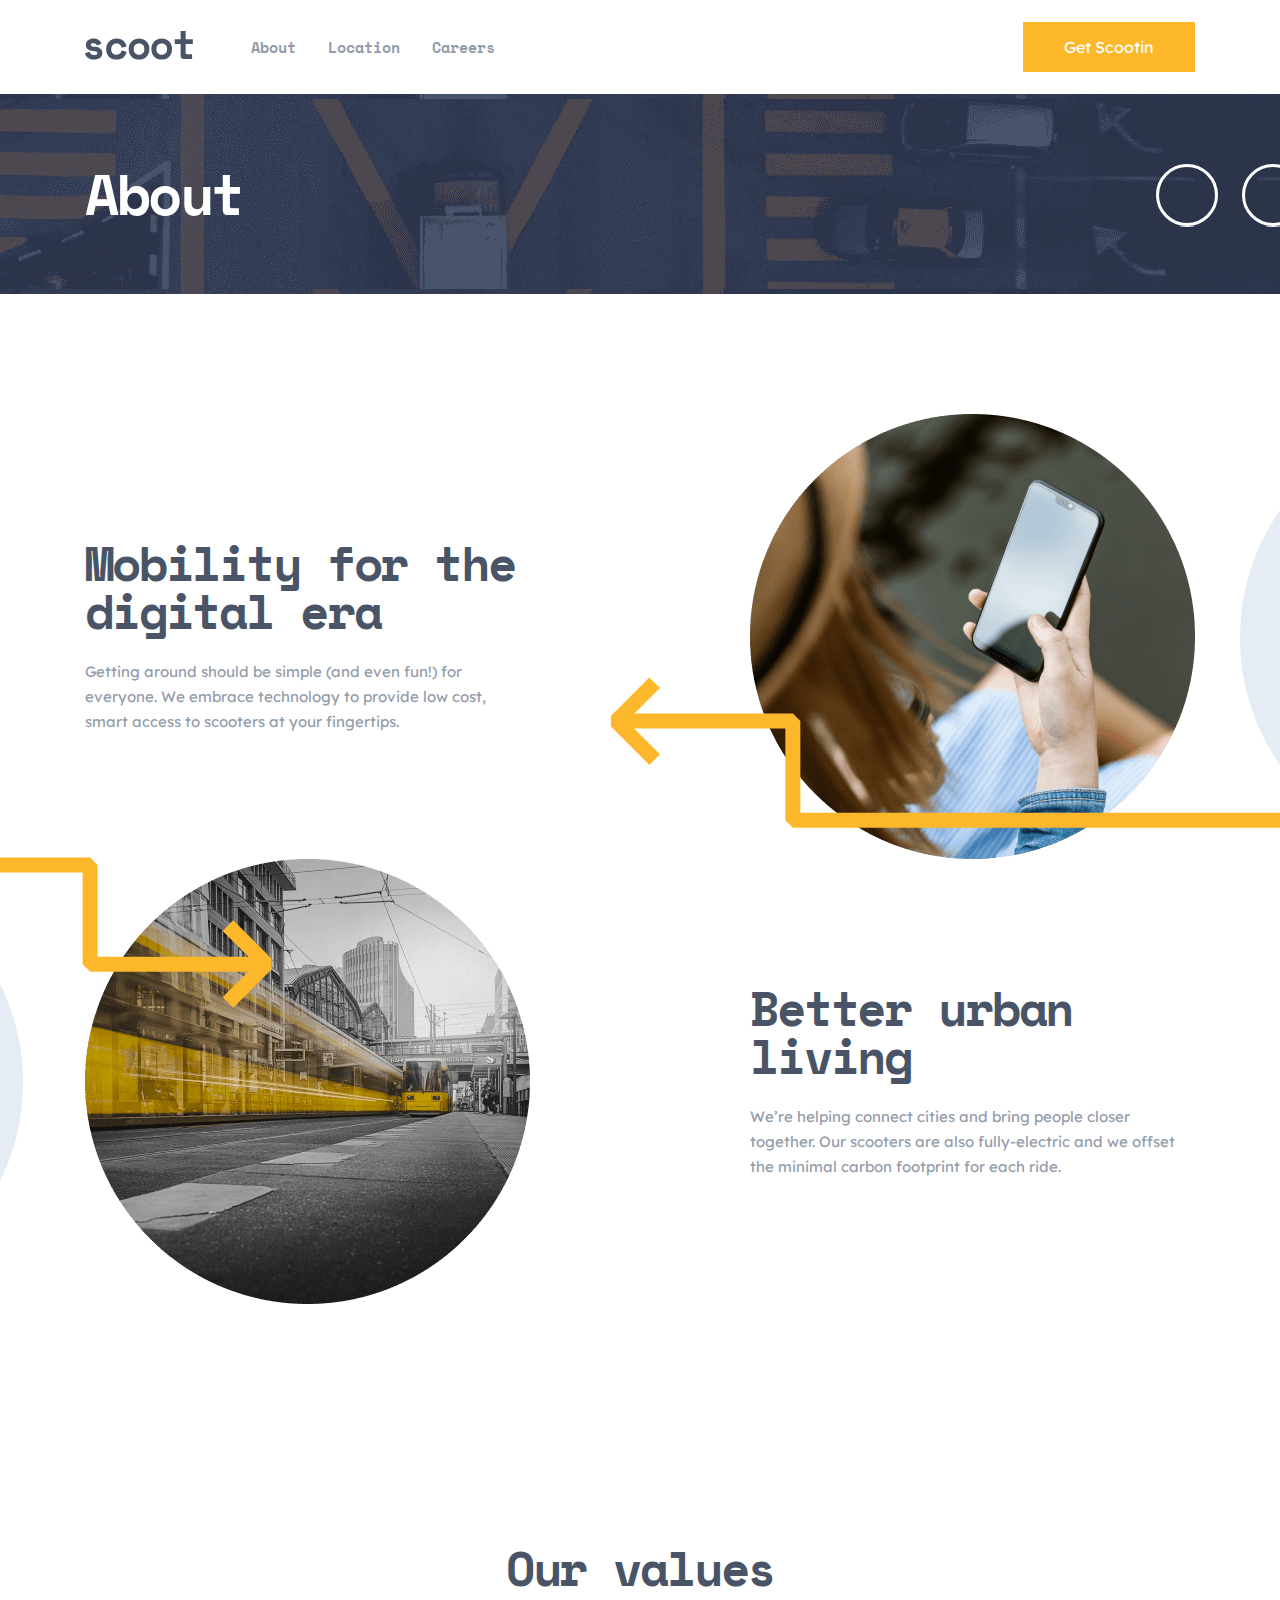
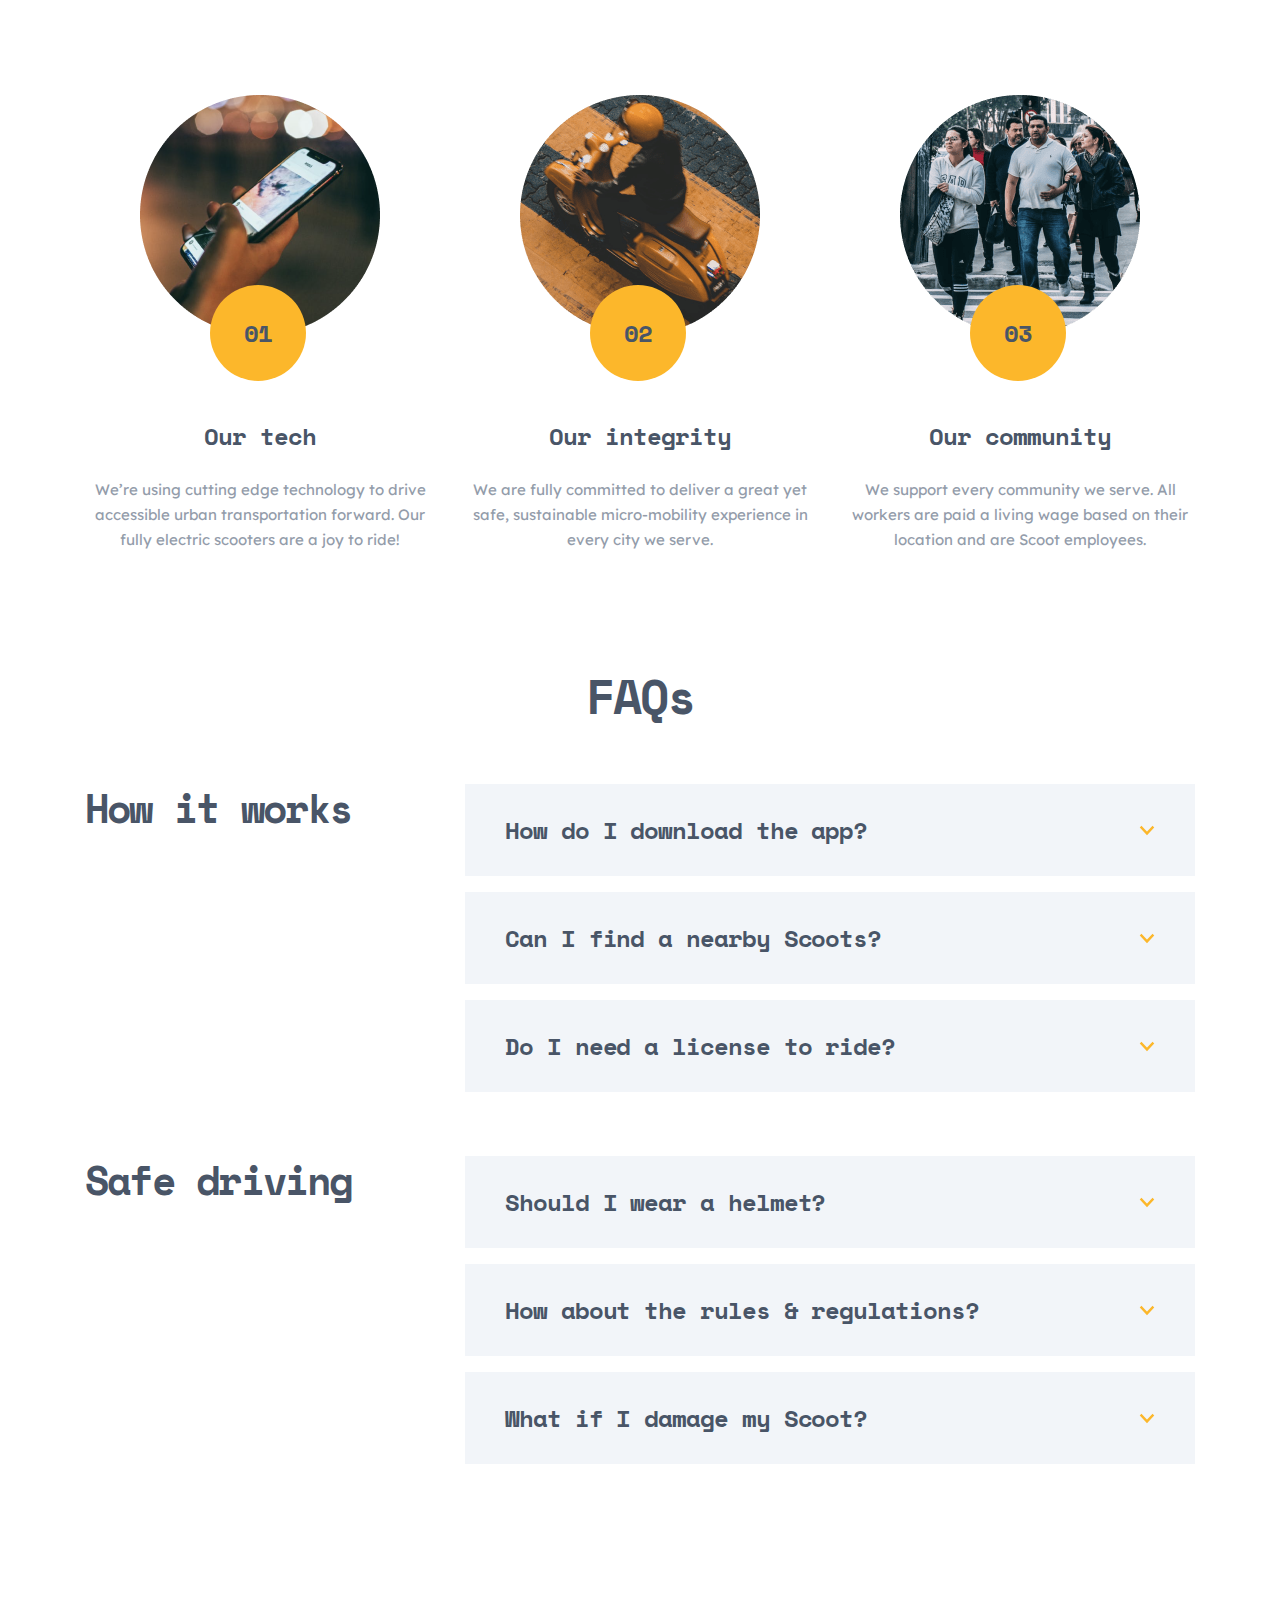
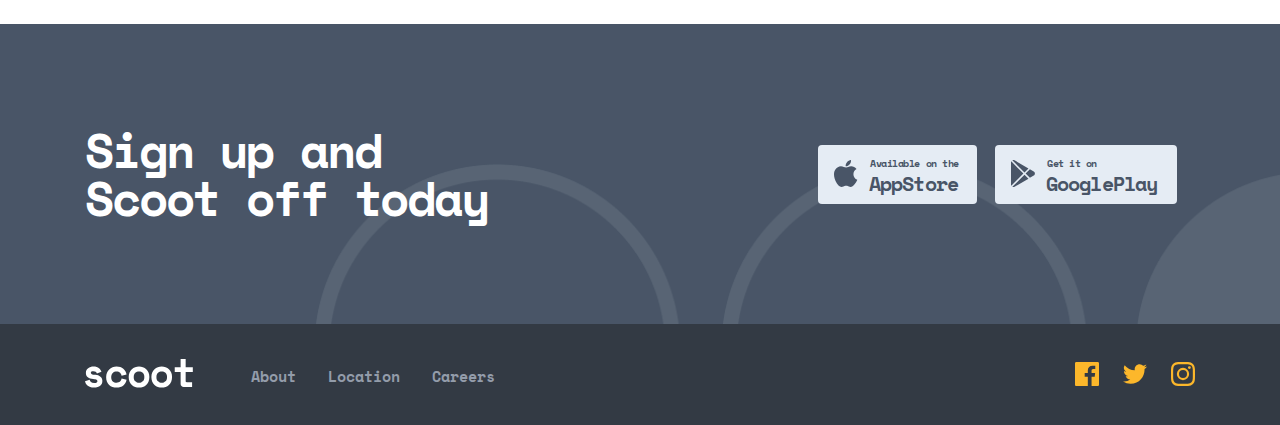
==== commit 39ed42ae: "Change sign up section bg img" ====
--- a/about.html
+++ b/about.html
@@ -4,25 +4,25 @@
 <head>
   <meta charset="UTF-8">
   <meta http-equiv="X-UA-Compatible" content="IE=edge">
-  
+
   <title>Scoot || About</title>
-  <link rel="stylesheet" href="./css/main.css">
-  <!-- <link rel="stylesheet" href="./css/main.min.css"> -->
-  
+  <!-- <link rel="stylesheet" href="./css/main.css"> -->
+  <link rel="stylesheet" href="./css/main.min.css">
+
 </head>
 <body>
   <header class="site-header">
     <div class="container">
-      
+
       <div class="site-header__inner">
-        
+
         <a class="site-header__link" href="./index.html">
           <svg width="108" height="29" viewBox="0 0 108 29" fill="none" xmlns="http://www.w3.org/2000/svg">
             <path fill-rule="evenodd" clip-rule="evenodd" d="M107.097 23.2V28H98.6971C97.7905 28 97.0505 27.7067 96.4771 27.12C95.9038 26.5333 95.6171 25.7867 95.6171 24.88V12.96H89.7371V8.16H95.6171V0H100.657V8.16H107.817V12.96H100.657V22C100.657 22.8 101.017 23.2 101.737 23.2H107.097ZM9.12 28.56C11.7333 28.56 13.76 27.9733 15.2 26.8C16.64 25.6267 17.36 24.0533 17.36 22.08V21.84C17.36 20.0533 16.72 18.66 15.44 17.66C14.16 16.66 12.5067 16.0533 10.48 15.84C8.72 15.6533 7.50667 15.42 6.84 15.14C6.17333 14.86 5.84 14.4 5.84 13.76C5.84 13.3067 6.05333 12.9267 6.48 12.62C6.90667 12.3133 7.54667 12.16 8.4 12.16C9.33333 12.16 10.0933 12.3667 10.68 12.78C11.2667 13.1933 11.68 13.76 11.92 14.48L16.48 12.64C16.2667 12.08 15.96 11.5 15.56 10.9C15.16 10.3 14.64 9.75333 14 9.26C13.36 8.76667 12.58 8.36667 11.66 8.06C10.74 7.75333 9.65333 7.6 8.4 7.6C7.44 7.6 6.50667 7.73333 5.6 8C4.69333 8.26667 3.89333 8.66 3.2 9.18C2.50667 9.7 1.94667 10.3333 1.52 11.08C1.09333 11.8267 0.88 12.6933 0.88 13.68V13.92C0.88 15.8133 1.54 17.2467 2.86 18.22C4.18 19.1933 5.96 19.7733 8.2 19.96C9.02667 20.04 9.71333 20.1467 10.26 20.28C10.8067 20.4133 11.24 20.58 11.56 20.78C11.88 20.98 12.1 21.1933 12.22 21.42C12.34 21.6467 12.4 21.8933 12.4 22.16C12.4 22.6133 12.1667 23.0333 11.7 23.42C11.2333 23.8067 10.3733 24 9.12 24C7.70667 24 6.66 23.68 5.98 23.04C5.3 22.4 4.85333 21.6533 4.64 20.8L0 22.32C0.133333 23.0133 0.393333 23.7267 0.78 24.46C1.16667 25.1933 1.72 25.86 2.44 26.46C3.16 27.06 4.06667 27.56 5.16 27.96C6.25333 28.36 7.57333 28.56 9.12 28.56ZM31.5743 28.56C34.401 28.56 36.661 27.84 38.3543 26.4C40.0476 24.96 41.121 23.0667 41.5743 20.72L36.6143 19.48C36.3743 20.7867 35.8476 21.8267 35.0343 22.6C34.221 23.3733 33.041 23.76 31.4943 23.76C30.7743 23.76 30.0943 23.6467 29.4543 23.42C28.8143 23.1933 28.2543 22.8533 27.7743 22.4C27.2943 21.9467 26.9143 21.38 26.6343 20.7C26.3543 20.02 26.2143 19.24 26.2143 18.36V18.12C26.2143 17.24 26.3543 16.4467 26.6343 15.74C26.9143 15.0333 27.2943 14.4333 27.7743 13.94C28.2543 13.4467 28.8143 13.0667 29.4543 12.8C30.0943 12.5333 30.7743 12.4 31.4943 12.4C33.041 12.4 34.241 12.8267 35.0943 13.68C35.9476 14.5333 36.4543 15.5467 36.6143 16.72L41.5743 15.44C41.121 13.0933 40.0343 11.2 38.3143 9.76C36.5943 8.32 34.3476 7.6 31.5743 7.6C30.1343 7.6 28.781 7.84 27.5143 8.32C26.2476 8.8 25.141 9.49333 24.1943 10.4C23.2476 11.3067 22.5076 12.4 21.9743 13.68C21.441 14.96 21.1743 16.4 21.1743 18V18.48C21.1743 20.08 21.441 21.5067 21.9743 22.76C22.5076 24.0133 23.241 25.0667 24.1743 25.92C25.1076 26.7733 26.2076 27.4267 27.4743 27.88C28.741 28.3333 30.1076 28.56 31.5743 28.56ZM57.9286 27.88C56.6886 28.3333 55.3886 28.56 54.0286 28.56C52.6686 28.56 51.3686 28.3333 50.1286 27.88C48.8886 27.4267 47.7886 26.7667 46.8286 25.9C45.8686 25.0333 45.1086 23.9667 44.5486 22.7C43.9886 21.4333 43.7086 19.9733 43.7086 18.32V17.84C43.7086 16.2133 43.9886 14.7667 44.5486 13.5C45.1086 12.2333 45.8686 11.16 46.8286 10.28C47.7886 9.4 48.8886 8.73333 50.1286 8.28C51.3686 7.82667 52.6686 7.6 54.0286 7.6C55.3886 7.6 56.6886 7.82667 57.9286 8.28C59.1686 8.73333 60.2686 9.4 61.2286 10.28C62.1886 11.16 62.9486 12.2333 63.5086 13.5C64.0686 14.7667 64.3486 16.2133 64.3486 17.84V18.32C64.3486 19.9733 64.0686 21.4333 63.5086 22.7C62.9486 23.9667 62.1886 25.0333 61.2286 25.9C60.2686 26.7667 59.1686 27.4267 57.9286 27.88ZM54.0286 23.76C53.3086 23.76 52.6286 23.64 51.9886 23.4C51.3486 23.16 50.7886 22.8133 50.3086 22.36C49.8286 21.9067 49.4486 21.3533 49.1686 20.7C48.8886 20.0467 48.7486 19.3067 48.7486 18.48V17.68C48.7486 16.8533 48.8886 16.1133 49.1686 15.46C49.4486 14.8067 49.8286 14.2533 50.3086 13.8C50.7886 13.3467 51.3486 13 51.9886 12.76C52.6286 12.52 53.3086 12.4 54.0286 12.4C54.7486 12.4 55.4286 12.52 56.0686 12.76C56.7086 13 57.2686 13.3467 57.7486 13.8C58.2286 14.2533 58.6086 14.8067 58.8886 15.46C59.1686 16.1133 59.3086 16.8533 59.3086 17.68V18.48C59.3086 19.3067 59.1686 20.0467 58.8886 20.7C58.6086 21.3533 58.2286 21.9067 57.7486 22.36C57.2686 22.8133 56.7086 23.16 56.0686 23.4C55.4286 23.64 54.7486 23.76 54.0286 23.76ZM80.6229 27.88C79.3829 28.3333 78.0829 28.56 76.7229 28.56C75.3629 28.56 74.0629 28.3333 72.8229 27.88C71.5829 27.4267 70.4829 26.7667 69.5229 25.9C68.5629 25.0333 67.8029 23.9667 67.2429 22.7C66.6829 21.4333 66.4029 19.9733 66.4029 18.32V17.84C66.4029 16.2133 66.6829 14.7667 67.2429 13.5C67.8029 12.2333 68.5629 11.16 69.5229 10.28C70.4829 9.4 71.5829 8.73333 72.8229 8.28C74.0629 7.82667 75.3629 7.6 76.7229 7.6C78.0829 7.6 79.3829 7.82667 80.6229 8.28C81.8629 8.73333 82.9629 9.4 83.9229 10.28C84.8829 11.16 85.6429 12.2333 86.2029 13.5C86.7629 14.7667 87.0429 16.2133 87.0429 17.84V18.32C87.0429 19.9733 86.7629 21.4333 86.2029 22.7C85.6429 23.9667 84.8829 25.0333 83.9229 25.9C82.9629 26.7667 81.8629 27.4267 80.6229 27.88ZM76.7229 23.76C76.0029 23.76 75.3229 23.64 74.6829 23.4C74.0429 23.16 73.4829 22.8133 73.0029 22.36C72.5229 21.9067 72.1429 21.3533 71.8629 20.7C71.5829 20.0467 71.4429 19.3067 71.4429 18.48V17.68C71.4429 16.8533 71.5829 16.1133 71.8629 15.46C72.1429 14.8067 72.5229 14.2533 73.0029 13.8C73.4829 13.3467 74.0429 13 74.6829 12.76C75.3229 12.52 76.0029 12.4 76.7229 12.4C77.4429 12.4 78.1229 12.52 78.7629 12.76C79.4029 13 79.9629 13.3467 80.4429 13.8C80.9229 14.2533 81.3029 14.8067 81.5829 15.46C81.8629 16.1133 82.0029 16.8533 82.0029 17.68V18.48C82.0029 19.3067 81.8629 20.0467 81.5829 20.7C81.3029 21.3533 80.9229 21.9067 80.4429 22.36C79.9629 22.8133 79.4029 23.16 78.7629 23.4C78.1229 23.64 77.4429 23.76 76.7229 23.76Z" fill="#495567"/>
           </svg>
-          
+
         </a>
-        
+
         <nav class="site-header__nav">
           <ul class="site-header__list">
             <li class="site-header__item">
@@ -42,22 +42,22 @@
             </li>
           </ul>
         </nav>
-        
+
         <a class="link" href="#">Get Scootin</a>
       </div>
-      
+
     </div>
   </header>
-  
+
   <main>
     <section class="about-hero">
-      
+
       <div class="intro-top">
         <div class="container">
           <h2 class="intro-top__title">About</h2>
         </div>
       </div>
-      
+
       <div class="container">
         <ul class="about-hero__list">
           <li class="about-hero__item">
@@ -89,42 +89,42 @@
         </ul>
       </div>
     </section>
-    
+
     <section class="values">
       <div class="container">
         <div class="info-box">
           <h2 class="info-box__title">Our values</h2>
         </div>
-        
+
         <ul class="values__list">
           <li class="values__item">
             <div class="values__box"></div>
             <h3 class="values__title">
               Our tech
             </h3>
-            
+
             <p class="values__text">
               We’re using cutting edge technology to drive accessible urban transportation forward. Our fully electric scooters are a joy to ride!
             </p>
           </li>
-          
+
           <li class="values__item">
             <div class="values__box"></div>
             <h3 class="values__title">
               Our integrity
             </h3>
-            
+
             <p class="values__text">
               We are fully committed to deliver a great yet safe, sustainable micro-mobility experience in every city we serve.
             </p>
           </li>
-          
+
           <li class="values__item">
             <div class="values__box"></div>
             <h3 class="values__title">
               Our community
             </h3>
-            
+
             <p class="values__text">
               We support every community we serve. All workers are paid a living wage based on their location and are Scoot employees.
             </p>
@@ -132,13 +132,13 @@
         </ul>
       </div>
     </section>
-    
+
     <section class="faqs">
       <div class="container">
         <div class="info-box">
           <h2 class="info-box__title">FAQs</h2>
         </div>
-        
+
         <div class="faqs__box">
           <p class="faqs__text">How it works</p>
           <div class="faqs__details-box">
@@ -177,7 +177,7 @@
             </details>
           </div>
         </div>
-        
+
         <div class="faqs__box">
           <p class="faqs__text">Safe driving</p>
           <div class="faqs__details-box">
@@ -218,7 +218,7 @@
         </div>
       </div>
     </section>
-    
+
     <section class="signup">
       <div class="signup__bg">
         <div class="container">
@@ -240,7 +240,7 @@
                   <span class="signup__txt">Get it on</span>
                   <span class="signup__txt signup__text">GooglePlay</span>
                 </div>
-                
+
               </a>
             </div>
           </div>
@@ -248,16 +248,16 @@
       </div>
     </section>
   </main>
-  
+
   <footer class="site-footer">
     <div class="container">
       <div class="footer-wrap">
-        
+
         <a class="footer-wrap__link" href="./index.html">
           <svg class="footer-wrap__link-img" width="108" height="29" viewBox="0 0 108 29" fill="none" xmlns="http://www.w3.org/2000/svg">
             <path fill-rule="evenodd" clip-rule="evenodd" d="M107.097 23.2V28H98.6971C97.7905 28 97.0505 27.7067 96.4771 27.12C95.9038 26.5333 95.6171 25.7867 95.6171 24.88V12.96H89.7371V8.16H95.6171V0H100.657V8.16H107.817V12.96H100.657V22C100.657 22.8 101.017 23.2 101.737 23.2H107.097ZM9.12 28.56C11.7333 28.56 13.76 27.9733 15.2 26.8C16.64 25.6267 17.36 24.0533 17.36 22.08V21.84C17.36 20.0533 16.72 18.66 15.44 17.66C14.16 16.66 12.5067 16.0533 10.48 15.84C8.72 15.6533 7.50667 15.42 6.84 15.14C6.17333 14.86 5.84 14.4 5.84 13.76C5.84 13.3067 6.05333 12.9267 6.48 12.62C6.90667 12.3133 7.54667 12.16 8.4 12.16C9.33333 12.16 10.0933 12.3667 10.68 12.78C11.2667 13.1933 11.68 13.76 11.92 14.48L16.48 12.64C16.2667 12.08 15.96 11.5 15.56 10.9C15.16 10.3 14.64 9.75333 14 9.26C13.36 8.76667 12.58 8.36667 11.66 8.06C10.74 7.75333 9.65333 7.6 8.4 7.6C7.44 7.6 6.50667 7.73333 5.6 8C4.69333 8.26667 3.89333 8.66 3.2 9.18C2.50667 9.7 1.94667 10.3333 1.52 11.08C1.09333 11.8267 0.88 12.6933 0.88 13.68V13.92C0.88 15.8133 1.54 17.2467 2.86 18.22C4.18 19.1933 5.96 19.7733 8.2 19.96C9.02667 20.04 9.71333 20.1467 10.26 20.28C10.8067 20.4133 11.24 20.58 11.56 20.78C11.88 20.98 12.1 21.1933 12.22 21.42C12.34 21.6467 12.4 21.8933 12.4 22.16C12.4 22.6133 12.1667 23.0333 11.7 23.42C11.2333 23.8067 10.3733 24 9.12 24C7.70667 24 6.66 23.68 5.98 23.04C5.3 22.4 4.85333 21.6533 4.64 20.8L0 22.32C0.133333 23.0133 0.393333 23.7267 0.78 24.46C1.16667 25.1933 1.72 25.86 2.44 26.46C3.16 27.06 4.06667 27.56 5.16 27.96C6.25333 28.36 7.57333 28.56 9.12 28.56ZM31.5743 28.56C34.401 28.56 36.661 27.84 38.3543 26.4C40.0476 24.96 41.121 23.0667 41.5743 20.72L36.6143 19.48C36.3743 20.7867 35.8476 21.8267 35.0343 22.6C34.221 23.3733 33.041 23.76 31.4943 23.76C30.7743 23.76 30.0943 23.6467 29.4543 23.42C28.8143 23.1933 28.2543 22.8533 27.7743 22.4C27.2943 21.9467 26.9143 21.38 26.6343 20.7C26.3543 20.02 26.2143 19.24 26.2143 18.36V18.12C26.2143 17.24 26.3543 16.4467 26.6343 15.74C26.9143 15.0333 27.2943 14.4333 27.7743 13.94C28.2543 13.4467 28.8143 13.0667 29.4543 12.8C30.0943 12.5333 30.7743 12.4 31.4943 12.4C33.041 12.4 34.241 12.8267 35.0943 13.68C35.9476 14.5333 36.4543 15.5467 36.6143 16.72L41.5743 15.44C41.121 13.0933 40.0343 11.2 38.3143 9.76C36.5943 8.32 34.3476 7.6 31.5743 7.6C30.1343 7.6 28.781 7.84 27.5143 8.32C26.2476 8.8 25.141 9.49333 24.1943 10.4C23.2476 11.3067 22.5076 12.4 21.9743 13.68C21.441 14.96 21.1743 16.4 21.1743 18V18.48C21.1743 20.08 21.441 21.5067 21.9743 22.76C22.5076 24.0133 23.241 25.0667 24.1743 25.92C25.1076 26.7733 26.2076 27.4267 27.4743 27.88C28.741 28.3333 30.1076 28.56 31.5743 28.56ZM57.9286 27.88C56.6886 28.3333 55.3886 28.56 54.0286 28.56C52.6686 28.56 51.3686 28.3333 50.1286 27.88C48.8886 27.4267 47.7886 26.7667 46.8286 25.9C45.8686 25.0333 45.1086 23.9667 44.5486 22.7C43.9886 21.4333 43.7086 19.9733 43.7086 18.32V17.84C43.7086 16.2133 43.9886 14.7667 44.5486 13.5C45.1086 12.2333 45.8686 11.16 46.8286 10.28C47.7886 9.4 48.8886 8.73333 50.1286 8.28C51.3686 7.82667 52.6686 7.6 54.0286 7.6C55.3886 7.6 56.6886 7.82667 57.9286 8.28C59.1686 8.73333 60.2686 9.4 61.2286 10.28C62.1886 11.16 62.9486 12.2333 63.5086 13.5C64.0686 14.7667 64.3486 16.2133 64.3486 17.84V18.32C64.3486 19.9733 64.0686 21.4333 63.5086 22.7C62.9486 23.9667 62.1886 25.0333 61.2286 25.9C60.2686 26.7667 59.1686 27.4267 57.9286 27.88ZM54.0286 23.76C53.3086 23.76 52.6286 23.64 51.9886 23.4C51.3486 23.16 50.7886 22.8133 50.3086 22.36C49.8286 21.9067 49.4486 21.3533 49.1686 20.7C48.8886 20.0467 48.7486 19.3067 48.7486 18.48V17.68C48.7486 16.8533 48.8886 16.1133 49.1686 15.46C49.4486 14.8067 49.8286 14.2533 50.3086 13.8C50.7886 13.3467 51.3486 13 51.9886 12.76C52.6286 12.52 53.3086 12.4 54.0286 12.4C54.7486 12.4 55.4286 12.52 56.0686 12.76C56.7086 13 57.2686 13.3467 57.7486 13.8C58.2286 14.2533 58.6086 14.8067 58.8886 15.46C59.1686 16.1133 59.3086 16.8533 59.3086 17.68V18.48C59.3086 19.3067 59.1686 20.0467 58.8886 20.7C58.6086 21.3533 58.2286 21.9067 57.7486 22.36C57.2686 22.8133 56.7086 23.16 56.0686 23.4C55.4286 23.64 54.7486 23.76 54.0286 23.76ZM80.6229 27.88C79.3829 28.3333 78.0829 28.56 76.7229 28.56C75.3629 28.56 74.0629 28.3333 72.8229 27.88C71.5829 27.4267 70.4829 26.7667 69.5229 25.9C68.5629 25.0333 67.8029 23.9667 67.2429 22.7C66.6829 21.4333 66.4029 19.9733 66.4029 18.32V17.84C66.4029 16.2133 66.6829 14.7667 67.2429 13.5C67.8029 12.2333 68.5629 11.16 69.5229 10.28C70.4829 9.4 71.5829 8.73333 72.8229 8.28C74.0629 7.82667 75.3629 7.6 76.7229 7.6C78.0829 7.6 79.3829 7.82667 80.6229 8.28C81.8629 8.73333 82.9629 9.4 83.9229 10.28C84.8829 11.16 85.6429 12.2333 86.2029 13.5C86.7629 14.7667 87.0429 16.2133 87.0429 17.84V18.32C87.0429 19.9733 86.7629 21.4333 86.2029 22.7C85.6429 23.9667 84.8829 25.0333 83.9229 25.9C82.9629 26.7667 81.8629 27.4267 80.6229 27.88ZM76.7229 23.76C76.0029 23.76 75.3229 23.64 74.6829 23.4C74.0429 23.16 73.4829 22.8133 73.0029 22.36C72.5229 21.9067 72.1429 21.3533 71.8629 20.7C71.5829 20.0467 71.4429 19.3067 71.4429 18.48V17.68C71.4429 16.8533 71.5829 16.1133 71.8629 15.46C72.1429 14.8067 72.5229 14.2533 73.0029 13.8C73.4829 13.3467 74.0429 13 74.6829 12.76C75.3229 12.52 76.0029 12.4 76.7229 12.4C77.4429 12.4 78.1229 12.52 78.7629 12.76C79.4029 13 79.9629 13.3467 80.4429 13.8C80.9229 14.2533 81.3029 14.8067 81.5829 15.46C81.8629 16.1133 82.0029 16.8533 82.0029 17.68V18.48C82.0029 19.3067 81.8629 20.0467 81.5829 20.7C81.3029 21.3533 80.9229 21.9067 80.4429 22.36C79.9629 22.8133 79.4029 23.16 78.7629 23.4C78.1229 23.64 77.4429 23.76 76.7229 23.76Z" fill="currentColor"/>
           </svg>
-          
+
         </a>
         <nav class="footer-wrap-nav">
           <ul class="footer-wrap__list footernav">
@@ -279,23 +279,23 @@
           </ul>
         </nav>
         <ul class="social-list">
-          
+
           <li class="social-list__item">
             <a class="social-list__link" href="https://www.facebook.com/" target="_blank">
               <svg class="social-list__icon" width="24" height="24" fill="none" xmlns="http://www.w3.org/2000/svg"><path d="M22.675 0H1.325C.593 0 0 .593 0 1.325v21.351C0 23.407.593 24 1.325 24H12.82v-9.294H9.692v-3.622h3.128V8.413c0-3.1 1.893-4.788 4.659-4.788 1.325 0 2.463.099 2.795.143v3.24l-1.918.001c-1.504 0-1.795.715-1.795 1.763v2.313h3.587l-.467 3.622h-3.12V24h6.116c.73 0 1.323-.593 1.323-1.325V1.325C24 .593 23.407 0 22.675 0Z" fill="currentColor"/></svg>
             </a>
           </li>
-          
+
           <li class="social-list__item">
             <a class="social-list__link" href="https://www.twitter.com/" target="_blank">
-              
+
               <svg class="social-list__icon" width="24" height="20" fill="none" xmlns="http://www.w3.org/2000/svg"><path d="M24 2.557a9.83 9.83 0 0 1-2.828.775A4.932 4.932 0 0 0 23.337.608a9.864 9.864 0 0 1-3.127 1.195A4.916 4.916 0 0 0 16.616.248c-3.179 0-5.515 2.966-4.797 6.045A13.978 13.978 0 0 1 1.671 1.149a4.93 4.93 0 0 0 1.523 6.574 4.903 4.903 0 0 1-2.229-.616c-.054 2.281 1.581 4.415 3.949 4.89a4.935 4.935 0 0 1-2.224.084 4.928 4.928 0 0 0 4.6 3.419A9.9 9.9 0 0 1 0 17.54a13.94 13.94 0 0 0 7.548 2.212c9.142 0 14.307-7.721 13.995-14.646A10.025 10.025 0 0 0 24 2.557Z" fill="currentColor"/></svg>
             </a>
           </li>
           <li class="social-list__item">
             <a class="social-list__link" href="https://www.instagram.com/" target="_blank">
               <svg class="social-list__icon" width="24" height="24" fill="none" xmlns="http://www.w3.org/2000/svg"><path fill-rule="evenodd" clip-rule="evenodd" d="M12 0C8.741 0 8.333.014 7.053.072 2.695.272.273 2.69.073 7.052.014 8.333 0 8.741 0 12c0 3.259.014 3.668.072 4.948.2 4.358 2.618 6.78 6.98 6.98C8.333 23.986 8.741 24 12 24c3.259 0 3.668-.014 4.948-.072 4.354-.2 6.782-2.618 6.979-6.98.059-1.28.073-1.689.073-4.948 0-3.259-.014-3.667-.072-4.947-.196-4.354-2.617-6.78-6.979-6.98C15.668.014 15.259 0 12 0Zm0 2.163c3.204 0 3.584.012 4.85.07 3.252.148 4.771 1.691 4.919 4.919.058 1.265.069 1.645.069 4.849 0 3.205-.012 3.584-.069 4.849-.149 3.225-1.664 4.771-4.919 4.919-1.266.058-1.644.07-4.85.07-3.204 0-3.584-.012-4.849-.07-3.26-.149-4.771-1.699-4.919-4.92-.058-1.265-.07-1.644-.07-4.849 0-3.204.013-3.583.07-4.849.149-3.227 1.664-4.771 4.919-4.919 1.266-.057 1.645-.069 4.849-.069ZM5.838 12a6.162 6.162 0 1 1 12.324 0 6.162 6.162 0 0 1-12.324 0ZM12 16a4 4 0 1 1 0-8 4 4 0 0 1 0 8Zm4.965-10.405a1.44 1.44 0 1 1 2.881.001 1.44 1.44 0 0 1-2.881-.001Z" fill="currentColor"/></svg>
-              
+
             </a>
           </li>
         </ul>
--- a/css/main.css
+++ b/css/main.css
@@ -123,7 +123,7 @@
 }
 
 .site-header__links, .footernav__link{
-  font-family: 'Space Mono';
+  font-family: "Space Mono";
   font-style: normal;
   font-weight: 700;
   font-size: 15px;
@@ -170,7 +170,7 @@
 
 .info-box__title{
   margin: 0;
-  font-family: 'Space Mono';
+  font-family: "Space Mono";
   font-style: normal;
   font-weight: 700;
   font-size: 48px;
@@ -215,7 +215,7 @@
   height: 96px;
   left: 70px;
   top: calc(50% + 70px);
-  font-family: 'Space Mono';
+  font-family: "Space Mono";
   font-style: normal;
   font-weight: 700;
   font-size: 24px;
@@ -256,7 +256,7 @@
   margin: 0;
   margin-top: 87px;
   margin-bottom: 27px;
-  font-family: 'Space Mono';
+  font-family: "Space Mono";
   font-style: normal;
   font-weight: 700;
   font-size: 24px;
@@ -267,7 +267,7 @@
 
 .values__text{
   margin: 0;
-  font-family: 'Lexend Deca';
+  font-family: "Lexend Deca";
   font-style: normal;
   font-weight: 400;
   font-size: 15px;
@@ -301,14 +301,14 @@
   line-height: 56px;
   letter-spacing: -2.5px;
   color: #fff;
-  
+
 }
 
 .hero-wrap__desc-box{
   position: relative;
   width: 405px;
   margin-left: auto;
-  
+
 }
 
 .hero-wrap__desc-box::before{
@@ -339,7 +339,7 @@
   font-size: 15px;
   line-height: 25px;
   color: #fff;
-  
+
 }
 
 .hero-wrap__btn{
@@ -412,11 +412,11 @@
   margin-bottom: 27px;
   font-weight: 700;
   font-size: 24px;
-  font-family: "Mono Space";
-  line-height: 28px; 
+  font-family: "Space Mono";
+  line-height: 28px;
   letter-spacing: -1.07143px;
   color: var(--title-dark-nevy);
-  
+
 }
 
 .app__desc{
@@ -426,7 +426,7 @@
   font-family: "Lexend Deca";
   line-height: 25px;
   color: var(--desc-dim-grey);
-  
+
 }
 
 
@@ -452,14 +452,14 @@
 }
 
 .app__heading{
+  font-family: "Space Mono";
   margin-bottom: 24px;
   font-weight: 700;
   font-size: 48px;
-  font-family: "Mono Space";
   line-height: 48px;
   letter-spacing: -2.14286px;
   color: var(--title-dark-nevy);
-  
+
 }
 
 .app__info{
@@ -515,18 +515,25 @@
 }
 
 
+.signup{
+  width: 100%;
+  background-image: url("../images/sign.png");
+  background-position: center;
+}
+
 .signup__bg{
-  background-image: url("../images/signup.png");
-  background-size:contain;
-  width: 1440px;
-  height: 300px;
+  width: 100%;
+  padding: 102px 0;
+  background-image: url("../images/circle.png");
+  background-position: calc(50% + 260px) calc(50% + 140px);
+  background-repeat: no-repeat;
+  background-size: contain;
 }
 
 .signup__box{
   display: flex;
   justify-content: space-between;
   align-items: center;
-  padding-top: 50px;
 }
 
 .signup__heading-box{
@@ -534,13 +541,14 @@
 }
 
 .signup__heading{
+  margin: 0;
+  font-family: "Space Mono";
   font-weight: 700;
   font-size: 48px;
-  font-family: "Mono Space";
   line-height: 48px;
   letter-spacing: -2.14286px;
   color: #fff;
-  
+
 }
 
 .signup__links{
@@ -566,7 +574,7 @@
   margin-left: 36px;
   font-weight: 700;
   font-size: 10px;
-  font-family: 'Space Mono';
+  font-family: "Space Mono";
   line-height: 15px;
   letter-spacing: -0.446429px;
   color: var(--title-dark-nevy);
@@ -576,11 +584,11 @@
   margin-left: 35px;
   font-weight: 700;
   font-size: 20px;
-  font-family: 'Space Mono';
+  font-family: "Space Mono";
   line-height: 24px;
   letter-spacing: -0.892857px;
   color: var(--title-dark-nevy);
-  
+
 }
 
 .signup__span--active{
@@ -615,7 +623,7 @@
 .intro-top__title{
   margin: 0;
   padding: 72px 0;
-  font-family: 'Space Mono';
+  font-family: "Space Mono";
   font-weight: 700;
   font-size: 56px;
   line-height: 56px;
@@ -706,7 +714,7 @@
 .about-hero__title, .careers__title{
   margin: 0;
   margin-bottom: 24px;
-  font-family: 'Space Mono';
+  font-family: "Space Mono";
   font-weight: 700;
   font-size: 48px;
   line-height: 48px;
@@ -716,7 +724,7 @@
 
 .about-hero__text, .careers__text{
   margin: 0;
-  font-family: 'Lexend Deca';
+  font-family: "Lexend Deca";
   font-style: normal;
   font-weight: 400;
   font-size: 15px;
@@ -739,7 +747,7 @@
 
 .info-box__title{
   margin: 0;
-  font-family: 'Space Mono';
+  font-family: "Space Mono";
   font-style: normal;
   font-weight: 700;
   font-size: 48px;
@@ -789,7 +797,7 @@
 .faqs__text{
   margin: 0;
   margin-right: auto;
-  font-family: 'Space Mono';
+  font-family: "Space Mono";
   font-weight: 700;
   font-size: 40px;
   line-height: 48px;
@@ -820,7 +828,7 @@
 .faqs__summary{
   display: flex;
   align-items: center;
-  font-family: 'Space Mono';
+  font-family: "Space Mono";
   font-weight: 700;
   font-size: 24px;
   line-height: 28px;
@@ -837,7 +845,7 @@
 }
 
 .faqs__dttext{
-  font-family: 'Lexend Deca';
+  font-family: "Lexend Deca";
   font-style: normal;
   font-weight: 400;
   font-size: 15px;
@@ -924,7 +932,7 @@
   display: block;
   margin: 0;
   margin-bottom: 8px;
-  font-family: 'Space Mono';
+  font-family: "Space Mono";
   font-weight: 700;
   font-size: 24px;
   line-height: 28px;
@@ -935,7 +943,7 @@
 .fielts-box__text{
   display: block;
   margin: 0;
-  font-family: 'Lexend Deca';
+  font-family: "Lexend Deca";
   font-weight: 400;
   font-size: 15px;
   line-height: 25px;
@@ -959,7 +967,7 @@
   font-family: "Space Mono";
   font-weight: 700;
   font-size: 48px;
-  line-height: 48px;  
+  line-height: 48px;
   letter-spacing: -2.14286px;
   color: #495567;
 }
@@ -974,7 +982,7 @@
   font-size: 15px;
   line-height: 25px;
   color: #939CAA;
-  
+
 }
 
 
--- a/css/main.min.css
+++ b/css/main.min.css
@@ -1 +1 @@
-/*! normalize.css v8.0.1 | MIT License | github.com/necolas/normalize.css */button,hr,input{overflow:visible}progress,sub,sup{vertical-align:baseline}[type=checkbox],[type=radio],legend{box-sizing:border-box;padding:0}html{line-height:1.15;-webkit-text-size-adjust:100%}body{margin:0}details,main{display:block}h1{font-size:2em;margin:.67em 0}hr{box-sizing:content-box;height:0}code,kbd,pre,samp{font-family:monospace,monospace;font-size:1em}a{background-color:transparent}abbr[title]{border-bottom:none;text-decoration:underline;text-decoration:underline dotted}b,strong{font-weight:bolder}small{font-size:80%}sub,sup{font-size:75%;line-height:0;position:relative}sub{bottom:-.25em}sup{top:-.5em}img{border-style:none}button,input,optgroup,select,textarea{font-family:inherit;font-size:100%;line-height:1.15;margin:0}button,select{text-transform:none}[type=button],[type=reset],[type=submit],button{-webkit-appearance:button}[type=button]::-moz-focus-inner,[type=reset]::-moz-focus-inner,[type=submit]::-moz-focus-inner,button::-moz-focus-inner{border-style:none;padding:0}[type=button]:-moz-focusring,[type=reset]:-moz-focusring,[type=submit]:-moz-focusring,button:-moz-focusring{outline:ButtonText dotted 1px}fieldset{padding:.35em .75em .625em}legend{color:inherit;display:table;max-width:100%;white-space:normal}textarea{overflow:auto}[type=number]::-webkit-inner-spin-button,[type=number]::-webkit-outer-spin-button{height:auto}[type=search]{-webkit-appearance:textfield;outline-offset:-2px}[type=search]::-webkit-search-decoration{-webkit-appearance:none}::-webkit-file-upload-button{-webkit-appearance:button;font:inherit}summary{display:list-item}[hidden],template{display:none}body,html{height:100%}body,ul{margin:0;padding:0}.footernav__link:hover,.link:hover,.site-header__links:hover{color:var(--yellow-button)}.app__item::before,.app__right::after,.app__right::before,.hero{background-repeat:no-repeat}.intro-top,.values__box{background-position:center}.faqs__details,.social-list,ul{list-style:none}:root{--text-color:#fff;--yellow-button:#FCB72B;--title-dark-nevy:#495567;--desc-dim-grey:#939CAA;--light-grey:#E5ECF4;--snow:#F2F5F9;--light-yellow:#FFF4DF}@font-face{font-family:"Space Mono";font-style:normal;font-weight:700;src:url("../fonts/space-mono-v11-latin-700.woff2") format("woff2"),url("../fonts/space-mono-v11-latin-700.woff") format("woff")}@font-face{font-family:"Lexend Deca";font-style:normal;font-weight:400;src:url("../fonts/lexend-deca-v16-latin-regular.eot");src:url("../fonts/lexend-deca-v16-latin-regular.eot?#iefix") format("embedded-opentype"),url("../fonts/lexend-deca-v16-latin-regular.woff2") format("woff2"),url("../fonts/lexend-deca-v16-latin-regular.woff") format("woff"),url("../fonts/lexend-deca-v16-latin-regular.ttf") format("truetype"),url("../fonts/lexend-deca-v16-latin-regular.svg#LexendDeca") format("svg")}*{box-sizing:border-box}img{display:block;height:auto}body{display:flex;flex-direction:column;overflow-x:hidden}.visually-hidden{position:absolute;width:1px;height:1px;margin:-1px;padding:0;border:0;white-space:nowrap;clip-path:inset(100%);clip:rect(0 0 0 0);overflow:hidden}.app__list,.app__right,.hero,.signup__span{position:relative}.container{max-width:1150px;margin-right:auto;margin-left:auto;padding-right:20px;padding-left:20px}main{flex-grow:1}a{text-decoration:none}p{font-family:"Lexend Deca"}.site-header{padding:22px 0}.about-hero__item,.footer-wrap,.footer-wrap__list,.site-header__inner,.site-header__list{display:flex;align-items:center}.hero-wrap__btn,.link{display:inline-block}.footer-wrap-nav,.site-header__nav{margin-left:58px}.footernav__item:not(:last-child),.site-header__item:not(:last-child){margin-right:32px}.footernav__link,.site-header__links{font-family:'Space Mono';font-style:normal;font-weight:700;font-size:15px;line-height:25px;color:var(--desc-dim-grey);transition:.3s}.link{margin-left:auto;padding:13px 38px;cursor:pointer;font-family:"Lexend Deca";color:var(--text-color);background-color:var(--yellow-button);border:3px solid transparent;transition:.3s}.link:hover{background-color:var(--text-color);border-color:var(--yellow-button)}.values__box:after,.values__title{font-family:'Space Mono';font-weight:700;font-size:24px;line-height:28px;letter-spacing:-1.07143px;color:var(--title-dark-nevy);font-style:normal}.values__box:after{position:absolute;display:flex;align-items:center;justify-content:center;width:96px;height:96px;left:70px;top:calc(50% + 70px);text-align:center;border-radius:50%;background-color:var(--yellow-button)}.app__list::before,.signup__span{background-color:var(--light-grey)}.values__item:first-child .values__box{background-image:url("../images/teach.png")}.values__item:first-child .values__box:after{content:"01"}.values__item:nth-child(2) .values__box:after{content:"02"}.values__item:nth-child(2) .values__box{background-image:url("../images/integrity.png")}.values__item:nth-child(3) .values__box:after{content:"03"}.values__item:nth-child(3) .values__box{background-image:url("../images/comunity.png")}.values__title{margin:87px 0 27px}.about-hero__text,.careers__text,.values__text{margin:0;font-family:'Lexend Deca';font-style:normal;font-weight:400;font-size:15px;line-height:25px;color:var(--desc-dim-grey)}.hero{padding:153px 0;background-image:url("../images/home-headerr.png");background-size:cover}.hero-wrap{width:500px}.hero-wrap__title{margin-top:0;margin-bottom:40px;font-weight:700;font-size:56px;font-family:"Space Mono";line-height:56px;letter-spacing:-2.5px;color:#fff}.hero-wrap__desc-box{position:relative;width:405px;margin-left:auto}.hero-wrap__desc-box::before{position:absolute;top:43px;left:-273px;background-image:url("../images/chiziq-header.svg");width:203px;height:15px;content:""}.hero-wrap__desc-box::after{position:absolute;top:40px;right:-127%;background-image:url("../images/header-arrow.svg");width:452px;height:151px;content:""}.hero-wrap__desc{margin-bottom:40px;font-weight:400;font-family:"Lexend Deca";font-size:15px;line-height:25px;color:#fff}.app__itemm,.app__list,.signup__box,.signup__links{display:flex}.hero-wrap__btn::after{position:absolute;right:-193%;bottom:8%;display:block;background-image:url("../images/header-circles.svg");width:234px;height:62px;content:""}.app{padding-top:160px;padding-bottom:147px}.app__list{margin-bottom:200px}.app__list::before{position:absolute;top:39px;left:-17%;z-index:-1;display:inline-block;width:974px;height:20px;content:""}.app__item{top:0;left:0;width:350px;margin-right:30px}.app__item::before{display:inline-block;margin-bottom:40px;background-image:url("../images/locate.svg");width:96px;height:96px;background-position:top left;content:""}.app__item:nth-child(2):before{background-image:url("../images/scooter.svg")}.app__item:nth-child(3):before{background-image:url("../images/ride.svg")}.app__title{margin-bottom:27px;font-weight:700;font-size:24px;font-family:"Mono Space";line-height:28px;letter-spacing:-1.07143px;color:var(--title-dark-nevy)}.app__desc{margin-top:0;font-weight:400;font-size:15px;font-family:"Lexend Deca";line-height:25px;color:var(--desc-dim-grey)}.app__heading,.signup__heading{font-weight:700;font-family:"Mono Space";letter-spacing:-2.14286px}.app__itemm{justify-content:space-between;align-items:center;margin-bottom:160px}.app__itemm:nth-child(2){flex-direction:row-reverse}.app__itemm:nth-child(3){margin-bottom:0}.app__left{width:445px;margin-right:23px}.app__heading{margin-bottom:24px;font-size:48px;line-height:48px;color:var(--title-dark-nevy)}.app__info{margin-bottom:40px;font-weight:400;font-size:15px;line-height:25px;color:var(--desc-dim-grey)}.app__right::after{position:absolute;top:0;right:-110%;background-image:url("../images/Mask.png");width:445px;height:445px;content:""}.app__right::before{position:absolute;right:-38%;bottom:0;z-index:1;background-image:url("../images/telemetry-arrow.svg");width:741px;height:151px;content:""}.app__right--mod::before{top:1%;left:-122%;transform:rotateY(180deg)}.app__right--mod::after{top:1%;left:-115%}.app__right--active::before{right:-127%}.signup__bg{background-image:url("../images/signup.png");background-size:contain;width:100%;height:300px}.signup__box{justify-content:space-between;align-items:center;padding-top:50px}.signup__heading-box{width:415px}.signup__heading{font-size:48px;line-height:48px;color:#fff}.signup__text,.signup__txt{color:var(--title-dark-nevy);font-family:'Space Mono';font-weight:700}.signup__span{width:159px;margin-right:18px;padding:8px 16px;border-radius:4px}.faqs__details,.fielts-box{background-color:var(--snow)}.signup__icon{position:absolute;top:15px;display:inline}.signup__txt{margin-left:36px;font-size:10px;line-height:15px;letter-spacing:-.446429px}.signup__text{margin-left:35px;font-size:20px;line-height:24px;letter-spacing:-.892857px}.signup__span--active{width:182px}.intro-top{position:relative;width:100%;height:200px;background-image:url("../images/about.png")}.intro-top--op{background-image:url("../images/hero-bg-img.png")}.intro-top::after{position:absolute;z-index:3;top:calc(50% - 30px);right:calc(50% - 750px);width:234px;height:63px;background-image:url("../images/header-circles.svg");content:""}.about-hero__item:first-child:after,.about-hero__item:nth-child(2)::before{position:absolute;content:"";width:740px;height:151px;background-repeat:no-repeat}.intro-top__title{margin:0;padding:72px 0;font-family:'Space Mono';font-weight:700;font-size:56px;line-height:56px;letter-spacing:-2.5px;color:var(--text-color)}.about-hero__title,.careers__title,.info-box__title{font-size:48px;letter-spacing:-2.14286px;line-height:48px;font-family:'Space Mono';font-weight:700}.faqs__dttext,.faqs__summary,.faqs__text,.info-box__title{color:var(--title-dark-nevy)}.about-hero__list{padding:120px 0}.about-hero__item:nth-child(2n){position:relative;flex-direction:row-reverse;margin-bottom:120px}.about-hero__item:first-child{position:relative}.about-hero__item:first-child:after{top:calc(50% + 40px);left:calc(50% - 30px);background-image:url("../images/mmobility-arrow.svg")}.about-hero__item:nth-child(2) .about-hero__img{margin-right:220px;position:relative}.about-hero__item:nth-child(2)::before{z-index:4;top:calc(50% - 225px);right:calc(50% + 80px);background-image:url("../images/header-arrow.svg")}.about-hero__item:first-child .about-hero__img::after,.about-hero__item:nth-child(2) .about-hero__info::before,.careers__info-box::after{top:calc(50% - 222px);z-index:2;background-image:url("../images/Mask.png");position:absolute;content:""}.about-hero__item:nth-child(odd) .about-hero__img{margin-left:220px}.about-hero__info,.careers__info-box{position:relative;width:445px}.about-hero__item:first-child .about-hero__img::after{left:calc(50% + 600px);width:445px;height:445px;background-repeat:no-repeat}.about-hero__item:nth-child(2) .about-hero__info::before{right:calc(50% + 950px);width:445px;height:445px;background-repeat:no-repeat}.about-hero__title,.careers__title{margin:0 0 24px;color:var(--title-dark-nevy)}.fielts,.values{padding-bottom:120px}.info-box{width:540px;margin:0 auto}.info-box__title{margin:0;font-style:normal;text-align:center}.values__list{display:flex;align-items:center;margin-top:103px}.values__item{position:relative;width:350px;text-align:center}.values__item:not(:last-child){margin-right:30px}.values__box{background-repeat:no-repeat;position:relative;z-index:2;width:240px;height:240px;margin:0 auto}.faqs{padding-bottom:160px}.faqs__box{display:flex;align-items:flex-start}.careers,.faqs__summary{align-items:center;display:flex}.faqs__box:not(:last-child){margin:64px 0}.faqs__text{margin:0 auto 0 0;font-family:'Space Mono';font-weight:700;font-size:40px;line-height:48px;letter-spacing:-1.78571px}.faqs__details-box{width:730px}.careers__img,.careers__info-box::after{width:445px;height:445px;background-repeat:no-repeat}.faqs__details{padding:32px 40px}.faqs__details .faqs__img{transition:.5s}.faqs__details:hover{background-color:var(--light-yellow)}.faqs__details:not(:last-child){margin-bottom:16px}.faqs__summary{font-family:'Space Mono';font-weight:700;font-size:24px;line-height:28px;letter-spacing:-1.07143px}.faqs__img{margin-left:auto}.faqs__details[open] .faqs__img{transform:rotate(180deg)}.faqs__dttext{font-family:'Lexend Deca';font-style:normal;font-weight:400;font-size:15px;line-height:25px}.careers{padding:120px 0}.careers__info-box::after{left:calc(50% + 950px)}.careers__text--md{margin-bottom:40px}.links--cr{padding:14px 48px}.links--fl{padding:14px 67px}.careers__img{position:relative;margin-left:220px;background-image:url("../images/careers-img.png")}.careers__img::after{position:absolute;top:calc(50% + 75px);right:calc(50% - 382px);z-index:3;content:"";width:740px;height:150px;background-image:url("../images/telemetry-arrow.svg");background-repeat:no-repeat}.fielts-box{display:flex;align-items:center;margin-right:auto;padding:32px 64px 35px 40px}.fielts-box__text,.fielts-box__title{display:block;color:var(--title-dark-nevy)}.fielts-box:not(:last-child){margin-bottom:24px}.fielts-box__title{margin:0 0 8px;font-family:'Space Mono';font-weight:700;font-size:24px;line-height:28px;letter-spacing:-1.07143px}.fielts-box__text{margin:0;font-family:'Lexend Deca';font-weight:400;font-size:15px;line-height:25px}.message__box{display:flex;align-items:center;padding-bottom:50px}.message__txt-box{width:351px}.message__heading{font-family:"Space Mono";font-weight:700;font-size:48px;line-height:48px;letter-spacing:-2.14286px;color:#495567}.message__desc-box{width:445px}.message__desc{font-family:"Lexend Deca";font-weight:400;font-size:15px;line-height:25px;color:#939caa}.footer-wrap__link-img,.social-list__icon:hover{color:var(--text-color)}.site-footer{width:100%;background-color:#333a44;padding-top:35px;padding-bottom:32px}.social-list{display:flex;align-items:center;margin-left:auto}.social-list__item:not(:last-child){margin-right:24px}.social-list__icon{color:var(--yellow-button);transition:.3s}+/*! normalize.css v8.0.1 | MIT License | github.com/necolas/normalize.css */button,hr,input{overflow:visible}progress,sub,sup{vertical-align:baseline}*,legend{box-sizing:border-box}body,html{height:100%}details,img,main{display:block}body,ul{margin:0}.footernav__link:hover,.link:hover,.site-header__links:hover{color:var(--yellow-button)}.signup,.values__box{background-position:center}.app__item::before,.app__right::after,.app__right::before,.hero,.signup__bg,.values__box{background-repeat:no-repeat}.faqs__details,.social-list,ul{list-style:none}html{line-height:1.15;-webkit-text-size-adjust:100%}h1{font-size:2em;margin:.67em 0}hr{box-sizing:content-box;height:0}code,kbd,pre,samp{font-family:monospace,monospace;font-size:1em}a{background-color:transparent;text-decoration:none}abbr[title]{border-bottom:none;text-decoration:underline;text-decoration:underline dotted}b,strong{font-weight:bolder}small{font-size:80%}sub,sup{font-size:75%;line-height:0;position:relative}sub{bottom:-.25em}sup{top:-.5em}img{border-style:none;height:auto}button,input,optgroup,select,textarea{font-family:inherit;font-size:100%;line-height:1.15;margin:0}button,select{text-transform:none}[type=button],[type=reset],[type=submit],button{-webkit-appearance:button}[type=button]::-moz-focus-inner,[type=reset]::-moz-focus-inner,[type=submit]::-moz-focus-inner,button::-moz-focus-inner{border-style:none;padding:0}[type=button]:-moz-focusring,[type=reset]:-moz-focusring,[type=submit]:-moz-focusring,button:-moz-focusring{outline:ButtonText dotted 1px}fieldset{padding:.35em .75em .625em}legend{color:inherit;display:table;max-width:100%;padding:0;white-space:normal}textarea{overflow:auto}[type=checkbox],[type=radio]{box-sizing:border-box;padding:0}[type=number]::-webkit-inner-spin-button,[type=number]::-webkit-outer-spin-button{height:auto}[type=search]{-webkit-appearance:textfield;outline-offset:-2px}[type=search]::-webkit-search-decoration{-webkit-appearance:none}::-webkit-file-upload-button{-webkit-appearance:button;font:inherit}summary{display:list-item}[hidden],template{display:none}:root{--text-color:#fff;--yellow-button:#FCB72B;--title-dark-nevy:#495567;--desc-dim-grey:#939CAA;--light-grey:#E5ECF4;--snow:#F2F5F9;--light-yellow:#FFF4DF}@font-face{font-family:"Space Mono";font-style:normal;font-weight:700;src:url("../fonts/space-mono-v11-latin-700.woff2") format("woff2"),url("../fonts/space-mono-v11-latin-700.woff") format("woff")}@font-face{font-family:"Lexend Deca";font-style:normal;font-weight:400;src:url("../fonts/lexend-deca-v16-latin-regular.eot");src:url("../fonts/lexend-deca-v16-latin-regular.eot?#iefix") format("embedded-opentype"),url("../fonts/lexend-deca-v16-latin-regular.woff2") format("woff2"),url("../fonts/lexend-deca-v16-latin-regular.woff") format("woff"),url("../fonts/lexend-deca-v16-latin-regular.ttf") format("truetype"),url("../fonts/lexend-deca-v16-latin-regular.svg#LexendDeca") format("svg")}body{display:flex;flex-direction:column;padding:0;overflow-x:hidden}.visually-hidden{position:absolute;width:1px;height:1px;margin:-1px;padding:0;border:0;white-space:nowrap;clip-path:inset(100%);clip:rect(0 0 0 0);overflow:hidden}.app__list,.app__right,.hero,.signup__span{position:relative}.container{max-width:1150px;margin-right:auto;margin-left:auto;padding-right:20px;padding-left:20px}main{flex-grow:1}ul{padding:0}p{font-family:"Lexend Deca"}.site-header{padding:22px 0}.about-hero__item,.footer-wrap,.footer-wrap__list,.site-header__inner,.site-header__list{display:flex;align-items:center}.hero-wrap__btn,.link{display:inline-block}.footer-wrap-nav,.site-header__nav{margin-left:58px}.footernav__item:not(:last-child),.site-header__item:not(:last-child){margin-right:32px}.footernav__link,.site-header__links{font-family:"Space Mono";font-style:normal;font-weight:700;font-size:15px;line-height:25px;color:var(--desc-dim-grey);transition:.3s}.link{margin-left:auto;padding:13px 38px;cursor:pointer;font-family:"Lexend Deca";color:var(--text-color);background-color:var(--yellow-button);border:3px solid transparent;transition:.3s}.link:hover{background-color:var(--text-color);border-color:var(--yellow-button)}.values__box:after,.values__title{font-family:"Space Mono";font-weight:700;font-size:24px;line-height:28px;letter-spacing:-1.07143px;color:var(--title-dark-nevy);font-style:normal}.values__box:after{position:absolute;display:flex;align-items:center;justify-content:center;width:96px;height:96px;left:70px;top:calc(50% + 70px);text-align:center;border-radius:50%;background-color:var(--yellow-button)}.app__list::before,.signup__span{background-color:var(--light-grey)}.values__item:first-child .values__box{background-image:url("../images/teach.png")}.values__item:first-child .values__box:after{content:"01"}.values__item:nth-child(2) .values__box:after{content:"02"}.values__item:nth-child(2) .values__box{background-image:url("../images/integrity.png")}.values__item:nth-child(3) .values__box:after{content:"03"}.values__item:nth-child(3) .values__box{background-image:url("../images/comunity.png")}.values__title{margin:87px 0 27px}.about-hero__text,.careers__text,.values__text{margin:0;font-family:"Lexend Deca";font-style:normal;font-weight:400;font-size:15px;line-height:25px;color:var(--desc-dim-grey)}.hero{padding:153px 0;background-image:url("../images/home-headerr.png");background-size:cover}.hero-wrap{width:500px}.hero-wrap__title{margin-top:0;margin-bottom:40px;font-weight:700;font-size:56px;font-family:"Space Mono";line-height:56px;letter-spacing:-2.5px;color:#fff}.hero-wrap__desc-box{position:relative;width:405px;margin-left:auto}.hero-wrap__desc-box::before{position:absolute;top:43px;left:-273px;background-image:url("../images/chiziq-header.svg");width:203px;height:15px;content:""}.hero-wrap__desc-box::after{position:absolute;top:40px;right:-127%;background-image:url("../images/header-arrow.svg");width:452px;height:151px;content:""}.hero-wrap__desc{margin-bottom:40px;font-weight:400;font-family:"Lexend Deca";font-size:15px;line-height:25px;color:#fff}.app__itemm,.app__list,.signup__box,.signup__links{display:flex}.hero-wrap__btn::after{position:absolute;right:-193%;bottom:8%;display:block;background-image:url("../images/header-circles.svg");width:234px;height:62px;content:""}.app{padding-top:160px;padding-bottom:147px}.app__list{margin-bottom:200px}.app__list::before{position:absolute;top:39px;left:-17%;z-index:-1;display:inline-block;width:974px;height:20px;content:""}.app__item{top:0;left:0;width:350px;margin-right:30px}.app__item::before{display:inline-block;margin-bottom:40px;background-image:url("../images/locate.svg");width:96px;height:96px;background-position:top left;content:""}.app__item:nth-child(2):before{background-image:url("../images/scooter.svg")}.app__item:nth-child(3):before{background-image:url("../images/ride.svg")}.app__title{margin-bottom:27px;font-weight:700;font-size:24px;font-family:"Space Mono";line-height:28px;letter-spacing:-1.07143px;color:var(--title-dark-nevy)}.app__desc{margin-top:0;font-weight:400;font-size:15px;font-family:"Lexend Deca";line-height:25px;color:var(--desc-dim-grey)}.app__heading,.signup__heading{font-family:"Space Mono";font-weight:700;letter-spacing:-2.14286px}.app__itemm{justify-content:space-between;align-items:center;margin-bottom:160px}.app__itemm:nth-child(2){flex-direction:row-reverse}.app__itemm:nth-child(3){margin-bottom:0}.app__left{width:445px;margin-right:23px}.app__heading{margin-bottom:24px;font-size:48px;line-height:48px;color:var(--title-dark-nevy)}.app__info{margin-bottom:40px;font-weight:400;font-size:15px;line-height:25px;color:var(--desc-dim-grey)}.app__right::after{position:absolute;top:0;right:-110%;background-image:url("../images/Mask.png");width:445px;height:445px;content:""}.app__right::before{position:absolute;right:-38%;bottom:0;z-index:1;background-image:url("../images/telemetry-arrow.svg");width:741px;height:151px;content:""}.app__right--mod::before{top:1%;left:-122%;transform:rotateY(180deg)}.app__right--mod::after{top:1%;left:-115%}.app__right--active::before{right:-127%}.signup{width:100%;background-image:url("../images/sign.png")}.signup__bg{width:100%;padding:102px 0;background-image:url("../images/circle.png");background-position:calc(50% + 260px) calc(50% + 140px);background-size:contain}.signup__box{justify-content:space-between;align-items:center}.signup__heading-box{width:415px}.signup__heading{margin:0;font-size:48px;line-height:48px;color:#fff}.signup__text,.signup__txt{color:var(--title-dark-nevy);font-family:"Space Mono";font-weight:700}.signup__span{width:159px;margin-right:18px;padding:8px 16px;border-radius:4px}.faqs__details,.fielts-box{background-color:var(--snow)}.signup__icon{position:absolute;top:15px;display:inline}.signup__txt{margin-left:36px;font-size:10px;line-height:15px;letter-spacing:-.446429px}.signup__text{margin-left:35px;font-size:20px;line-height:24px;letter-spacing:-.892857px}.signup__span--active{width:182px}.intro-top{position:relative;width:100%;height:200px;background-image:url("../images/about.png");background-position:center}.intro-top--op{background-image:url("../images/hero-bg-img.png")}.intro-top::after{position:absolute;z-index:3;top:calc(50% - 30px);right:calc(50% - 750px);width:234px;height:63px;background-image:url("../images/header-circles.svg");content:""}.about-hero__item:first-child:after,.about-hero__item:nth-child(2)::before{position:absolute;content:"";width:740px;height:151px;background-repeat:no-repeat}.intro-top__title{margin:0;padding:72px 0;font-family:"Space Mono";font-weight:700;font-size:56px;line-height:56px;letter-spacing:-2.5px;color:var(--text-color)}.about-hero__title,.careers__title,.info-box__title{font-size:48px;letter-spacing:-2.14286px;line-height:48px;font-family:"Space Mono";font-weight:700}.faqs__dttext,.faqs__summary,.faqs__text,.info-box__title{color:var(--title-dark-nevy)}.about-hero__list{padding:120px 0}.about-hero__item:nth-child(2n){position:relative;flex-direction:row-reverse;margin-bottom:120px}.about-hero__item:first-child{position:relative}.about-hero__item:first-child:after{top:calc(50% + 40px);left:calc(50% - 30px);background-image:url("../images/mmobility-arrow.svg")}.about-hero__item:nth-child(2) .about-hero__img{margin-right:220px;position:relative}.about-hero__item:nth-child(2)::before{z-index:4;top:calc(50% - 225px);right:calc(50% + 80px);background-image:url("../images/header-arrow.svg")}.about-hero__item:first-child .about-hero__img::after,.about-hero__item:nth-child(2) .about-hero__info::before,.careers__info-box::after{top:calc(50% - 222px);z-index:2;background-image:url("../images/Mask.png");position:absolute;content:""}.about-hero__item:nth-child(odd) .about-hero__img{margin-left:220px}.about-hero__info,.careers__info-box{position:relative;width:445px}.about-hero__item:first-child .about-hero__img::after{left:calc(50% + 600px);width:445px;height:445px;background-repeat:no-repeat}.about-hero__item:nth-child(2) .about-hero__info::before{right:calc(50% + 950px);width:445px;height:445px;background-repeat:no-repeat}.about-hero__title,.careers__title{margin:0 0 24px;color:var(--title-dark-nevy)}.fielts,.values{padding-bottom:120px}.info-box{width:540px;margin:0 auto}.info-box__title{margin:0;font-style:normal;text-align:center}.values__list{display:flex;align-items:center;margin-top:103px}.values__item{position:relative;width:350px;text-align:center}.values__item:not(:last-child){margin-right:30px}.values__box{position:relative;z-index:2;width:240px;height:240px;margin:0 auto}.faqs{padding-bottom:160px}.faqs__box{display:flex;align-items:flex-start}.careers,.faqs__summary{align-items:center;display:flex}.faqs__box:not(:last-child){margin:64px 0}.faqs__text{margin:0 auto 0 0;font-family:"Space Mono";font-weight:700;font-size:40px;line-height:48px;letter-spacing:-1.78571px}.faqs__details-box{width:730px}.careers__img,.careers__info-box::after{width:445px;height:445px;background-repeat:no-repeat}.faqs__details{padding:32px 40px}.faqs__details .faqs__img{transition:.5s}.faqs__details:hover{background-color:var(--light-yellow)}.faqs__details:not(:last-child){margin-bottom:16px}.faqs__summary{font-family:"Space Mono";font-weight:700;font-size:24px;line-height:28px;letter-spacing:-1.07143px}.faqs__img{margin-left:auto}.faqs__details[open] .faqs__img{transform:rotate(180deg)}.faqs__dttext{font-family:"Lexend Deca";font-style:normal;font-weight:400;font-size:15px;line-height:25px}.careers{padding:120px 0}.careers__info-box::after{left:calc(50% + 950px)}.careers__text--md{margin-bottom:40px}.links--cr{padding:14px 48px}.links--fl{padding:14px 67px}.careers__img{position:relative;margin-left:220px;background-image:url("../images/careers-img.png")}.careers__img::after{position:absolute;top:calc(50% + 75px);right:calc(50% - 382px);z-index:3;content:"";width:740px;height:150px;background-image:url("../images/telemetry-arrow.svg");background-repeat:no-repeat}.fielts-box{display:flex;align-items:center;margin-right:auto;padding:32px 64px 35px 40px}.fielts-box__text,.fielts-box__title{display:block;color:var(--title-dark-nevy)}.fielts-box:not(:last-child){margin-bottom:24px}.fielts-box__title{margin:0 0 8px;font-family:"Space Mono";font-weight:700;font-size:24px;line-height:28px;letter-spacing:-1.07143px}.fielts-box__text{margin:0;font-family:"Lexend Deca";font-weight:400;font-size:15px;line-height:25px}.message__box{display:flex;align-items:center;padding-bottom:50px}.message__txt-box{width:351px}.message__heading{font-family:"Space Mono";font-weight:700;font-size:48px;line-height:48px;letter-spacing:-2.14286px;color:#495567}.message__desc-box{width:445px}.message__desc{font-family:"Lexend Deca";font-weight:400;font-size:15px;line-height:25px;color:#939caa}.footer-wrap__link-img,.social-list__icon:hover{color:var(--text-color)}.site-footer{width:100%;background-color:#333a44;padding-top:35px;padding-bottom:32px}.social-list{display:flex;align-items:center;margin-left:auto}.social-list__item:not(:last-child){margin-right:24px}.social-list__icon{color:var(--yellow-button);transition:.3s}